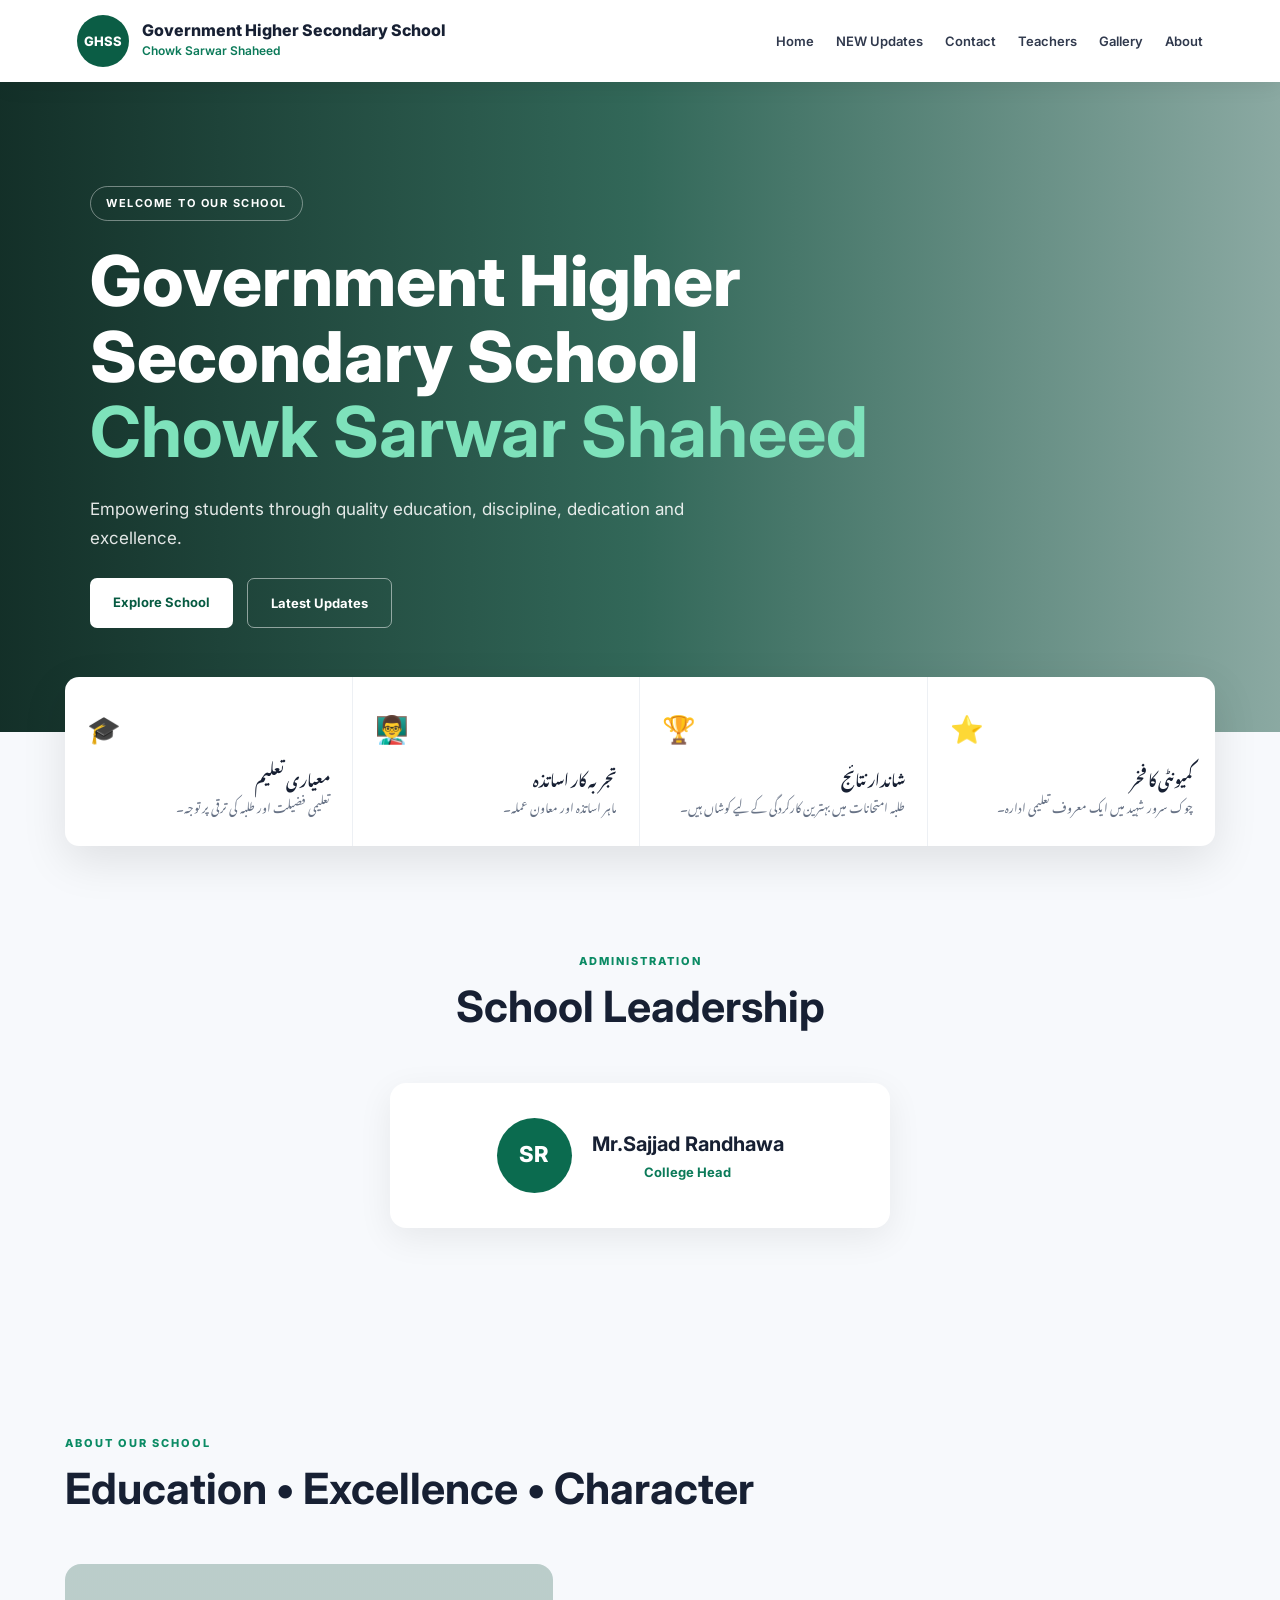
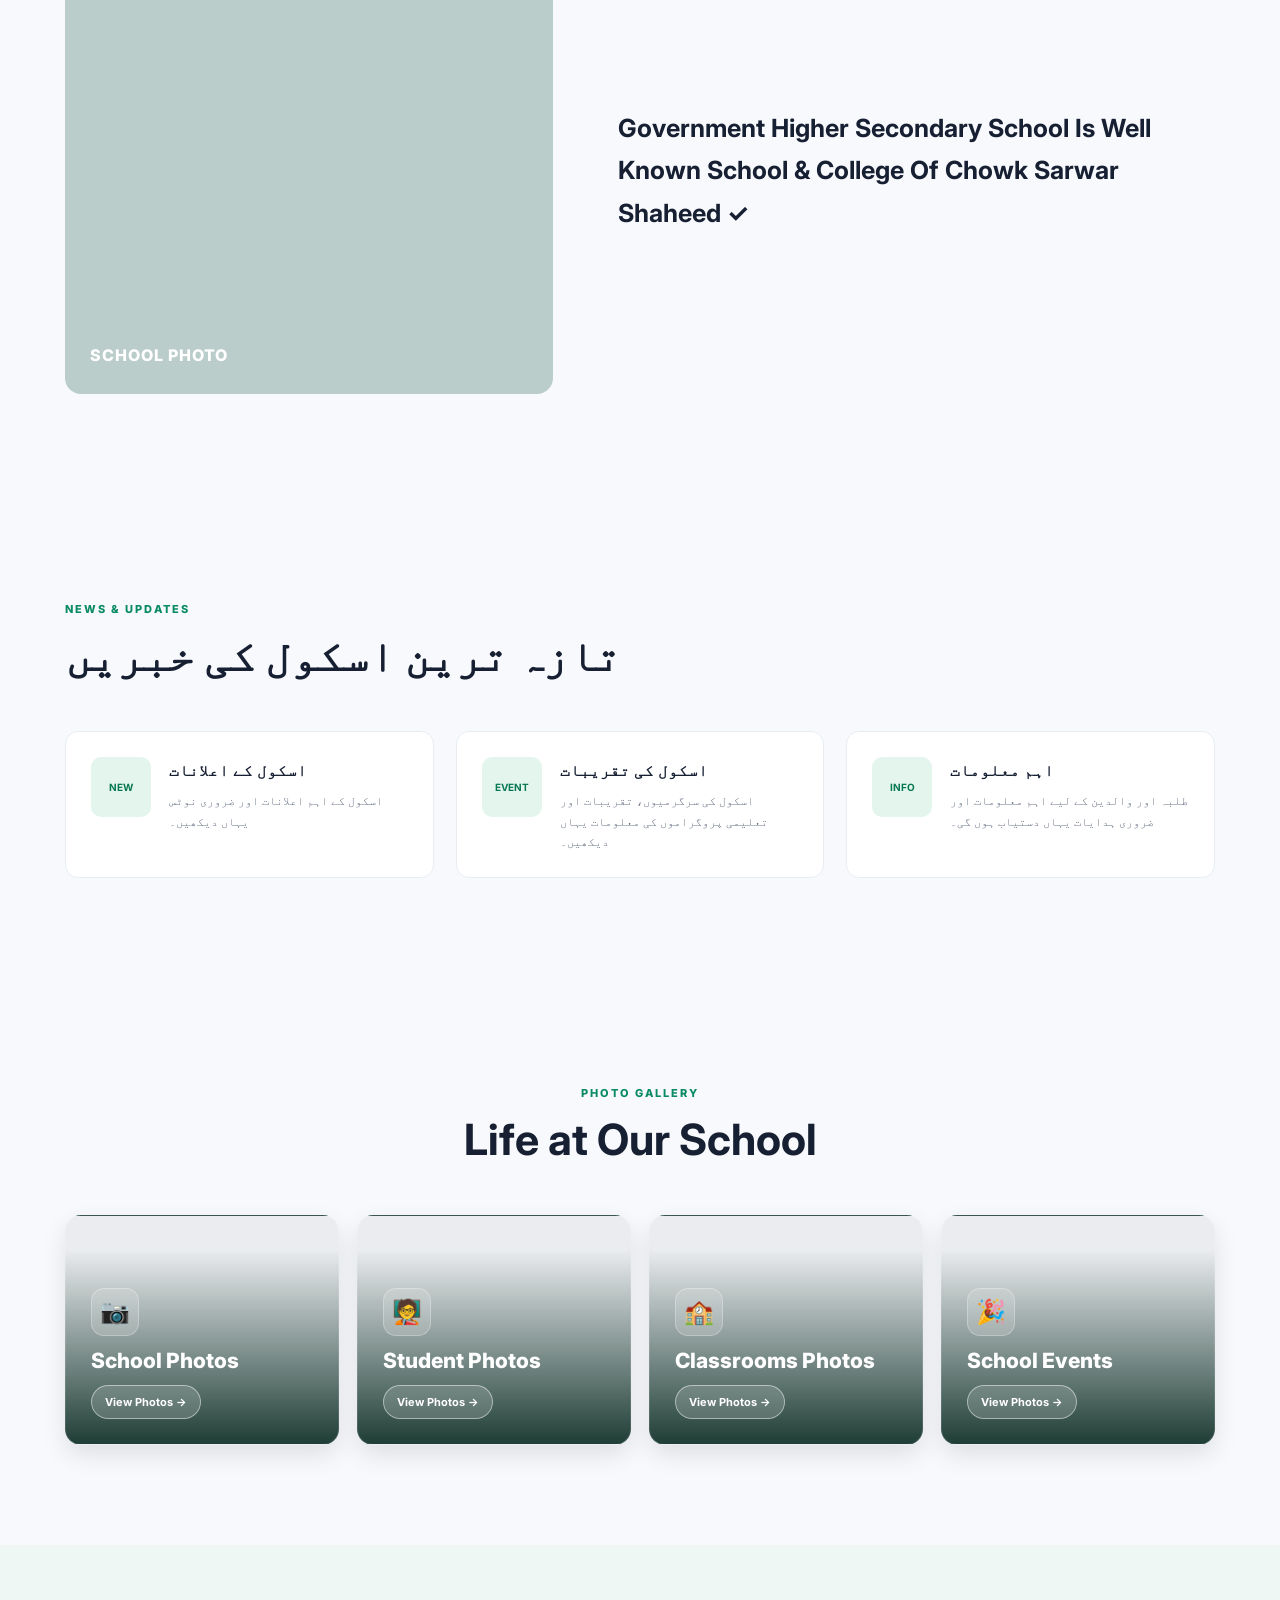
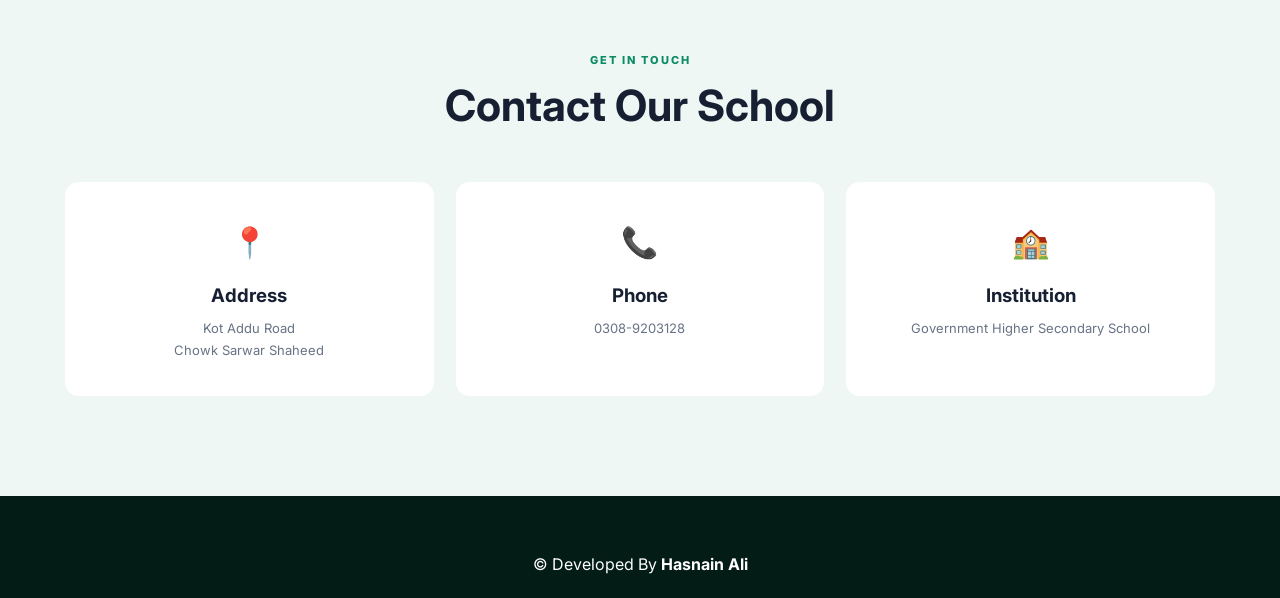
==== index.html @ 9e6ee191 "Update index.html" ====
<!DOCTYPE html>
<html lang="ur" translate="no" class="notranslate">
<head>
    <meta charset="UTF-8">
    <meta name="viewport" content="width=device-width, initial-scale=1.0">
    <meta name="google" content="notranslate">

    <title>Government Higher Secondary School Chowk Sarwar Shaheed</title>

    <link href="https://fonts.googleapis.com/css2?family=Noto+Nastaliq+Urdu:wght@400;600;700&display=swap" rel="stylesheet">
   
    <link rel="stylesheet" href="style.css">
</head>

<body>

    <!-- HEADER -->
    <header class="header">

        <div class="logo-area">
            <div class="school-logo">GHSS</div>

            <div>
                <h1>Government Higher Secondary School</h1>
                <p>Chowk Sarwar Shaheed</p>
            </div>
        </div>


<nav class="navbar">

    <a href="#home">Home</a>

    <a href="#updates" class="update-link">
        <span class="new-badge">NEW</span>
        Updates
    </a>

    <a href="#contact">Contact</a>

    <a href="#administration">Teachers</a>

    <a href="#gallery">Gallery</a>

    <a href="#about">About</a>

</nav>

    </header>


    <!-- HERO SECTION -->
    <section id="home" class="hero">

        <div class="hero-content">

            <span class="welcome">WELCOME TO OUR SCHOOL</span>

            <h2>
                Government Higher Secondary School
                <strong>Chowk Sarwar Shaheed</strong>
            </h2>

            <p>
                Empowering students through quality education,
                discipline, dedication and excellence.
            </p>

            <div class="hero-buttons">
                <a href="#about" class="btn primary">Explore School</a>
                <a href="#updates" class="btn secondary">Latest Updates</a>
            </div>

        </div>

    </section>


<!-- QUICK INFORMATION -->
<section class="quick-info">

    <div class="info-card">
        <span>🎓</span>
        <h3 style="font-family: 'Noto Nastaliq Urdu', serif; direction: rtl;">
            معیاری تعلیم
        </h3>
        <p style="font-family: 'Noto Nastaliq Urdu', serif; direction: rtl;">
            تعلیمی فضیلت اور طلبہ کی ترقی پر توجہ۔
        </p>
    </div>

    <div class="info-card">
        <span>👨‍🏫</span>
        <h3 style="font-family: 'Noto Nastaliq Urdu', serif; direction: rtl;">
            تجربہ کار اساتذہ
        </h3>
        <p style="font-family: 'Noto Nastaliq Urdu', serif; direction: rtl;">
            ماہر اساتذہ اور معاون عملہ۔
        </p>
    </div>

    <div class="info-card">
        <span>🏆</span>
        <h3 style="font-family: 'Noto Nastaliq Urdu', serif; direction: rtl;">
            شاندار نتائج
        </h3>
        <p style="font-family: 'Noto Nastaliq Urdu', serif; direction: rtl;">
            طلبہ امتحانات میں بہترین کارکردگی کے لیے کوشاں ہیں۔
        </p>
    </div>

    <div class="info-card">
        <span>⭐</span>
        <h3 style="font-family: 'Noto Nastaliq Urdu', serif; direction: rtl;">
            کمیونٹی کا فخر
        </h3>
        <p style="font-family: 'Noto Nastaliq Urdu', serif; direction: rtl;">
            چوک سرور شہید میں ایک معروف تعلیمی ادارہ۔
        </p>
    </div>

</section>


<!-- ADMINISTRATION -->  <section class="section administration">  

    <div class="section-heading">  
        <span>ADMINISTRATION</span>  
        <h2>School Leadership</h2>  
    </div>  

    <div class="leader-card">  

        <div class="leader-avatar">  
            SR  
        </div>  

        <div>  
            <h3>Mr.Sajjad Randhawa</h3>  
            <p>College Head</p>  
        </div>  

    </div>  

</section>

    
    <!-- ABOUT -->
<section id="about" class="section about">

    <div class="section-heading">
        <span>ABOUT OUR SCHOOL</span>
        <h2>Education • Excellence • Character</h2>
    </div>

    <div class="about-content">

        <div class="about-image">
    <div class="placeholder-image">
        SCHOOL PHOTO
    </div>
        </div>

        <div class="about-text">

            <h3>
                Government Higher Secondary School Is Well Known School & College Of Chowk Sarwar Shaheed ✓
            </h3>

        </div>

    </div>

</section>

<!-- UPDATES -->
<section id="updates" class="section updates">

    <div class="section-heading updates-heading">

        <!-- English label -->
        <span>NEWS & UPDATES</span>

        <!-- Urdu main heading -->
        <h2>تازہ ترین اسکول کی خبریں</h2>

    </div>


    <div class="news-grid">


        <!-- SCHOOL ANNOUNCEMENTS -->
        <a href="announcement.html" class="news-card">

            <div class="news-date">
                <strong>NEW</strong>
            </div>

            <div class="news-content">

                <h3>اسکول کے اعلانات</h3>

                <p>
                    اسکول کے اہم اعلانات اور ضروری نوٹس یہاں دیکھیں۔
                </p>

            </div>

        </a>


        <!-- SCHOOL EVENTS -->
        <a href="events.html" class="news-card">

            <div class="news-date">
                <strong>EVENT</strong>
            </div>

            <div class="news-content">

                <h3>اسکول کی تقریبات</h3>

                <p>
                    اسکول کی سرگرمیوں، تقریبات اور تعلیمی پروگراموں کی معلومات یہاں دیکھیں۔
                </p>

            </div>

        </a>


        <!-- IMPORTANT INFORMATION -->
        <a href="information.html" class="news-card">

            <div class="news-date">
                <strong>INFO</strong>
            </div>

            <div class="news-content">

                <h3>اہم معلومات</h3>

                <p>
                    طلبہ اور والدین کے لیے اہم معلومات اور ضروری ہدایات یہاں دستیاب ہوں گی۔
                </p>

            </div>

        </a>


    </div>

</section>

    <!-- GALLERY -->
    <section id="gallery" class="section gallery">

        <div class="section-heading">
            <span>PHOTO GALLERY</span>
            <h2>Life at Our School</h2>
        </div>

        <div class="gallery-grid">

    <a href="school-gallery.html" class="gallery-item">
        <div class="gallery-content">
            <span class="gallery-icon">📷</span>
            <h3>School Photos</h3>
            <span class="gallery-button">View Photos →</span>
        </div>
    </a>

    <a href="students-gallery.html" class="gallery-item">
        <div class="gallery-content">
            <span class="gallery-icon">🧑‍🏫</span>
            <h3>Student Photos</h3>
            <span class="gallery-button">View Photos →</span>
        </div>
    </a>

    <a href="classroom-gallery.html" class="gallery-item">
        <div class="gallery-content">
            <span class="gallery-icon">🏫</span>
            <h3>Classrooms Photos</h3>
            <span class="gallery-button">View Photos →</span>
        </div>
    </a>

    <a href="events-gallery.html" class="gallery-item">
        <div class="gallery-content">
            <span class="gallery-icon">🎉</span>
            <h3>School Events</h3>
            <span class="gallery-button">View Photos →</span>
        </div>
    </a>

</div>

    </section>



    <!-- CONTACT -->
    <section id="contact" class="section contact">

        <div class="section-heading">
            <span>GET IN TOUCH</span>
            <h2>Contact Our School</h2>
        </div>

        <div class="contact-grid">

            <div class="contact-box">
                <span>📍</span>
                <h3>Address</h3>
                <p>Kot Addu Road</p>
                <p>Chowk Sarwar Shaheed</p>
            </div>

            <div class="contact-box">
                <span>📞</span>
                <h3>Phone</h3>
                <p>0308-9203128</p>
            </div>

            <div class="contact-box">
                <span>🏫</span>
                <h3>Institution</h3>
                <p>Government Higher Secondary School</p>
            </div>

        </div>

    </section>


    <footer class="footer">

    <div class="footer-content">

        <div class="developer">
            © Developed By <strong>Hasnain Ali</strong>
        </div>

    </div>

</footer>


    <script src="script.js"></script>

</body>
                </html>
---- style.css ----
@import url('https://fonts.googleapis.com/css2?family=Inter:wght@400;500;600;700;800&display=swap');

/* =========================================
   RESET
========================================= */

* {
    margin: 0;
    padding: 0;
    box-sizing: border-box;
}

html {
    scroll-behavior: smooth;
}

body {
    font-family: 'Inter', sans-serif;
    background: #f7f9fc;
    color: #172033;
    line-height: 1.7;
}

a {
    text-decoration: none;
    color: inherit;
}


/* =========================================
   HEADER
========================================= */

.header {
    background: #ffffff;
    min-height: 82px;
    padding: 14px 6%;
    display: flex;
    align-items: center;
    justify-content: space-between;
    gap: 30px;
    position: sticky;
    top: 0;
    z-index: 1000;
    box-shadow: 0 4px 20px rgba(0,0,0,0.07);
}

.logo-area {
    display: flex;
    align-items: center;
    gap: 13px;
}

.school-logo {
    width: 52px;
    height: 52px;
    border-radius: 50%;
    background: #0b5d45;
    color: white;
    display: flex;
    align-items: center;
    justify-content: center;
    font-size: 13px;
    font-weight: 800;
}

.logo-area h1 {
    font-size: 16px;
    font-weight: 800;
    line-height: 1.3;
}

.logo-area p {
    font-size: 12px;
    color: #0b7a59;
    font-weight: 600;
}

.navbar {
    display: flex;
    align-items: center;
    gap: 22px;
}

.navbar a {
    font-size: 13px;
    font-weight: 600;
    color: #30394d;
    transition: 0.3s;
}

.navbar a:hover {
    color: #0b7a59;
}


/* =========================================
   HERO
========================================= */

.hero {
    min-height: 650px;
    display: flex;
    align-items: center;
    position: relative;
    overflow: hidden;

    background:
        linear-gradient(
            90deg,
            rgba(5,35,27,0.94),
            rgba(7,72,53,0.82),
            rgba(7,72,53,0.45)
        ),
        url('https://images.unsplash.com/photo-1564981797816-1043664bf78d?auto=format&fit=crop&w=1800&q=85');

    background-size: cover;
    background-position: center;
}

.hero-content {
    width: 90%;
    max-width: 1100px;
    margin: auto;
    color: white;
}

.welcome {
    display: inline-block;
    padding: 7px 15px;
    border: 1px solid rgba(255,255,255,0.4);
    border-radius: 50px;
    font-size: 11px;
    font-weight: 700;
    letter-spacing: 1.5px;
    margin-bottom: 22px;
}

.hero h2 {
    max-width: 850px;
    font-size: clamp(38px, 6vw, 70px);
    line-height: 1.08;
    font-weight: 800;
}

.hero h2 strong {
    display: block;
    color: #7ee2bb;
}

.hero p {
    max-width: 650px;
    margin: 25px 0;
    font-size: 17px;
    color: rgba(255,255,255,0.88);
}

.hero-buttons {
    display: flex;
    gap: 14px;
    flex-wrap: wrap;
}

.btn {
    padding: 13px 23px;
    border-radius: 7px;
    font-size: 13px;
    font-weight: 700;
    transition: 0.3s;
}

.btn.primary {
    background: #ffffff;
    color: #075b42;
}

.btn.secondary {
    border: 1px solid rgba(255,255,255,0.5);
    color: white;
}

.btn:hover {
    transform: translateY(-3px);
}


/* =========================================
   QUICK INFO
========================================= */

.quick-info {
    width: 90%;
    max-width: 1150px;
    margin: -55px auto 0;
    position: relative;
    z-index: 5;

    display: grid;
    grid-template-columns: repeat(4, 1fr);

    background: white;
    border-radius: 14px;
    box-shadow: 0 15px 45px rgba(0,0,0,0.10);
    overflow: hidden;
}

.info-card {
    padding: 30px 22px;
    border-right: 1px solid #edf0f4;
}

.info-card:last-child {
    border-right: none;
}

.info-card span {
    font-size: 27px;
}

.info-card h3 {
    margin-top: 12px;
    font-size: 15px;
}

.info-card p {
    margin-top: 5px;
    font-size: 12px;
    color: #687386;
}


/* =========================================
   GENERAL SECTION
========================================= */

.section {
    width: 90%;
    max-width: 1150px;
    margin: auto;
    padding: 100px 0;
}

.section-heading {
    margin-bottom: 50px;
}

.section-heading span {
    color: #0b8b64;
    font-size: 11px;
    font-weight: 800;
    letter-spacing: 2px;
}

.section-heading h2 {
    margin-top: 8px;
    font-size: clamp(28px, 4vw, 43px);
    line-height: 1.2;
}


/* =========================================
   ABOUT
========================================= */

.about-content {
    display: grid;
    grid-template-columns: 0.9fr 1.1fr;
    gap: 65px;
    align-items: center;
}

.about-image {
    min-height: 430px;
}

.placeholder-image {
    height: 100%;
    min-height: 430px;
    border-radius: 16px;

    background:
        linear-gradient(rgba(7,72,53,0.25), rgba(7,72,53,0.25)),
        url('https://images.unsplash.com/photo-1580582932707-520aed937b7b?auto=format&fit=crop&w=1000&q=80');

    background-size: cover;
    background-position: center;

    display: flex;
    align-items: flex-end;
    padding: 25px;
    color: white;
    font-weight: 800;
    letter-spacing: 1px;
}

.about-text h3 {
    font-size: 25px;
    margin-bottom: 18px;
}

.about-text p {
    color: #697386;
    font-size: 14px;
    margin-bottom: 13px;
}


/* =========================================
   ACADEMICS
========================================= */

.academics {
    max-width: none;
    width: 100%;
    padding-left: 5%;
    padding-right: 5%;
    background: #eef7f3;
}

.cards {
    max-width: 1150px;
    margin: auto;
    display: grid;
    grid-template-columns: repeat(3, 1fr);
    gap: 22px;
}

.card {
    background: white;
    padding: 35px;
    border-radius: 14px;
    transition: 0.3s;
    border: 1px solid #e8eee9;
}

.card:hover {
    transform: translateY(-7px);
    box-shadow: 0 15px 35px rgba(0,0,0,0.08);
}

.card-icon {
    font-size: 32px;
    margin-bottom: 17px;
}

.card h3 {
    font-size: 17px;
    margin-bottom: 10px;
}

.card p {
    color: #697386;
    font-size: 13px;
}


/* =========================================
   NEWS
========================================= */

.news-grid {
    display: grid;
    grid-template-columns: repeat(3, 1fr);
    gap: 22px;
}

.news-card {
    background: white;
    border-radius: 13px;
    padding: 25px;
    display: flex;
    gap: 18px;
    border: 1px solid #e9edf2;
    transition: 0.3s;
}

.news-card:hover {
    transform: translateY(-5px);
    box-shadow: 0 15px 30px rgba(0,0,0,0.07);
}

.news-date {
    min-width: 60px;
    height: 60px;
    border-radius: 10px;
    background: #e4f5ee;
    color: #087953;
    display: flex;
    align-items: center;
    justify-content: center;
    text-align: center;
    font-size: 10px;
    font-weight: 800;
}

.news-card h3 {
    font-size: 16px;
    margin-bottom: 7px;
}

.news-card p {
    font-size: 12px;
    color: #697386;
}


/* =========================================
   ACHIEVEMENTS
========================================= */

.achievements {
    max-width: none;
    width: 100%;
    padding-left: 5%;
    padding-right: 5%;
    background: #082f25;
    color: white;
}

.achievement-grid {
    max-width: 1150px;
    margin: auto;
    display: grid;
    grid-template-columns: repeat(3, 1fr);
    gap: 25px;
}

.achievement {
    padding: 30px;
    border: 1px solid rgba(255,255,255,0.15);
    border-radius: 14px;
}

.achievement strong {
    font-size: 35px;
    color: #72d6b1;
}

.achievement h3 {
    margin: 10px 0;
}

.achievement p {
    color: rgba(255,255,255,0.65);
    font-size: 13px;
}


/* =========================================
   GALLERY
========================================= */

.gallery {
    text-align: center;
}

.gallery-grid {
    display: grid;
    grid-template-columns: repeat(4, 1fr);
    gap: 18px;
}

.gallery-item {
    position: relative;
    height: 230px;
    border-radius: 16px;
    overflow: hidden;

    background:
        linear-gradient(
            180deg,
            rgba(0,0,0,0.05) 15%,
            rgba(0,35,25,0.88) 100%
        ),
        url('https://images.unsplash.com/photo-1509062522246-3755977927d7?auto=format&fit=crop&w=800&q=80');

    background-size: cover;
    background-position: center;

    display: flex;
    align-items: flex-end;
    color: white;

    border: 1px solid rgba(255,255,255,0.12);

    box-shadow:
        0 10px 25px rgba(0,0,0,0.10);

    transition:
        transform 0.35s ease,
        box-shadow 0.35s ease;
}

.gallery-content {
    width: 100%;
    padding: 25px;
    text-align: left;
    position: relative;
    z-index: 2;
}

.gallery-icon {
    width: 48px;
    height: 48px;

    display: flex;
    align-items: center;
    justify-content: center;

    margin-bottom: 12px;
    border-radius: 13px;

    background: rgba(255,255,255,0.16);
    border: 1px solid rgba(255,255,255,0.28);

    backdrop-filter: blur(7px);
    font-size: 24px;
}

.gallery-content h3 {
    margin: 0 0 11px;
    font-size: 21px;
    font-weight: 800;
    line-height: 1.2;
    color: #ffffff;
}

.gallery-button {
    display: inline-block;

    padding: 7px 13px;

    background: rgba(255,255,255,0.17);
    border: 1px solid rgba(255,255,255,0.48);

    border-radius: 20px;
    color: white;

    font-size: 11px;
    font-weight: 700;

    backdrop-filter: blur(6px);

    transition:
        background 0.3s ease,
        color 0.3s ease,
        transform 0.3s ease;
}

.gallery-item:hover {
    transform: translateY(-7px);

    box-shadow:
        0 18px 40px rgba(0,0,0,0.18);
}

.gallery-item:hover .gallery-button {
    background: #ffffff;
    color: #075c45;
    transform: translateX(3px);
}


/* =========================================
   ADMINISTRATION
========================================= */

.administration {
    text-align: center;
}

.leader-card {
    max-width: 500px;
    margin: auto;
    padding: 35px;
    background: white;
    border-radius: 16px;
    box-shadow: 0 10px 35px rgba(0,0,0,0.07);

    display: flex;
    align-items: center;
    justify-content: center;
    gap: 20px;
}

.leader-avatar {
    width: 75px;
    height: 75px;
    border-radius: 50%;
    background: #0b6b4f;
    color: white;

    display: flex;
    align-items: center;
    justify-content: center;

    font-size: 22px;
    font-weight: 800;
}

.leader-card h3 {
    font-size: 20px;
}

.leader-card p {
    color: #0b7a59;
    font-size: 13px;
    font-weight: 700;
}


/* =========================================
   CONTACT
========================================= */

.contact {
    max-width: none;
    width: 100%;
    padding-left: 5%;
    padding-right: 5%;
    background: #eef7f3;
    text-align: center;
}

.contact-grid {
    max-width: 1150px;
    margin: auto;
    display: grid;
    grid-template-columns: repeat(3, 1fr);
    gap: 22px;
}

.contact-box {
    background: white;
    padding: 35px 20px;
    border-radius: 14px;
}

.contact-box span {
    font-size: 30px;
}

.contact-box h3 {
    margin: 12px 0 5px;
}

.contact-box p {
    color: #687386;
    font-size: 13px;
}


/* =========================================
   FOOTER
========================================= */

.footer {
    background: #041c16;
    color: white;
    padding: 55px 5% 20px;
}

.footer-content {
    max-width: 1150px;
    margin: auto;

    display: flex;
    justify-content: space-between;
    gap: 30px;
}

.footer h3 {
    margin-bottom: 8px;
}

.footer p {
    color: rgba(255,255,255,0.6);
    font-size: 12px;
}

.copyright {
    max-width: 1150px;
    margin: 40px auto 0;
    padding-top: 20px;
    border-top: 1px solid rgba(255,255,255,0.1);
    color: rgba(255,255,255,0.45);
    font-size: 11px;
    text-align: center;
}

.developer {
    width: 100%;
    text-align: center;
}


/* =========================================
   PREMIUM SCHOOL FEATURES
========================================= */

.school-features {
    width: 100%;
    padding: 85px 5% 95px;

    background:
        radial-gradient(
            circle at 50% 0%,
            rgba(11, 139, 100, 0.12),
            transparent 45%
        ),
        #f7f9fc;

    position: relative;
    overflow: hidden;
}

.features-heading {
    text-align: center;
    max-width: 850px;
    margin: 0 auto 45px;

    animation: featureHeading 0.9s ease both;
}

.features-heading span {
    color: #0b8b64;
    font-size: 11px;
    font-weight: 800;
    letter-spacing: 3px;
}

.features-heading h2 {
    margin-top: 10px;
    color: #172033;

    font-size: clamp(26px, 4vw, 42px);
    line-height: 1.2;
    font-weight: 800;
}

.features-heading h2 strong {
    display: block;
    color: #0b7053;
}

.features-heading p {
    margin-top: 13px;
    color: #748092;
    font-size: 14px;
    font-weight: 600;
}


/* FOUR CARDS */

.school-features .quick-info {
    width: 100%;
    max-width: 1150px;

    margin: 0 auto;

    display: grid;
    grid-template-columns: repeat(4, 1fr);

    background: transparent;
    border-radius: 0;
    box-shadow: none;
    overflow: visible;

    gap: 18px;
}


/* FEATURE CARD */

.school-features .info-card {
    position: relative;

    min-height: 315px;
    padding: 30px 24px;

    border: 1px solid rgba(11, 93, 69, 0.10);
    border-radius: 20px;

    background:
        linear-gradient(
            145deg,
            #ffffff 0%,
            #f8fcfa 100%
        );

    box-shadow:
        0 10px 30px rgba(19, 42, 35, 0.07);

    overflow: hidden;

    transition:
        transform 0.45s cubic-bezier(.2,.8,.2,1),
        box-shadow 0.45s ease,
        border-color 0.45s ease;

    animation: featureCardIn 0.8s ease both;
}


/* STAGGER */

.school-features .info-card:nth-child(1) {
    animation-delay: .10s;
}

.school-features .info-card:nth-child(2) {
    animation-delay: .20s;
}

.school-features .info-card:nth-child(3) {
    animation-delay: .30s;
}

.school-features .info-card:nth-child(4) {
    animation-delay: .40s;
}


/* TOP GREEN LIGHT */

.school-features .info-card::before {
    content: "";

    position: absolute;
    top: 0;
    left: 0;

    width: 100%;
    height: 4px;

    background: linear-gradient(
        90deg,
        #075c45,
        #24b887,
        #075c45
    );

    transform: scaleX(0);
    transform-origin: left;

    transition: transform .45s ease;
}


/* SHINE */

.school-features .info-card::after {
    content: "";

    position: absolute;

    top: -80%;
    left: -100%;

    width: 60%;
    height: 260%;

    background: linear-gradient(
        90deg,
        transparent,
        rgba(255,255,255,.75),
        transparent
    );

    transform: rotate(20deg);

    transition: left .8s ease;

    pointer-events: none;
}


/* HOVER */

.school-features .info-card:hover {
    transform: translateY(-12px);

    border-color: rgba(11, 139, 100, .28);

    box-shadow:
        0 20px 45px rgba(19, 42, 35, .13),
        0 0 0 1px rgba(11, 139, 100, .05);
}

.school-features .info-card:hover::before {
    transform: scaleX(1);
}

.school-features .info-card:hover::after {
    left: 140%;
}


/* ICON */

.school-features .info-icon {
    width: 62px;
    height: 62px;

    display: flex;
    align-items: center;
    justify-content: center;

    border-radius: 17px;

    background: linear-gradient(
        145deg,
        #e3f7ef,
        #ffffff
    );

    font-size: 31px;

    box-shadow:
        0 7px 20px rgba(11, 139, 100, .10);

    margin-bottom: 25px;

    transition:
        transform .45s ease,
        box-shadow .45s ease;
}

.school-features .info-card:hover .info-icon {
    transform:
        translateY(-5px)
        rotate(-4deg)
        scale(1.08);

    box-shadow:
        0 12px 25px rgba(11, 139, 100, .18);
}


/* NUMBER */

.school-features .info-number {
    position: absolute;

    top: 25px;
    right: 23px;

    color: #dcece6;

    font-size: 34px;
    font-weight: 800;

    line-height: 1;

    transition: color .4s ease;
}

.school-features .info-card:hover .info-number {
    color: #c5e4d9;
}


/* TITLE */

.school-features .info-card h3 {
    position: relative;

    margin: 0 0 10px;

    color: #172033;

    font-size: 18px;
    font-weight: 800;

    transition: color .3s ease;
}

.school-features .info-card:hover h3 {
    color: #087654;
}


/* DESCRIPTION */

.school-features .info-card p {
    position: relative;

    margin: 0;

    color: #697386;

    font-size: 13px;

    line-height: 1.75;
}


/* GREEN LINE */

.card-line {
    width: 35px;
    height: 3px;

    margin-top: 22px;

    border-radius: 20px;

    background: #0b8b64;

    transition:
        width .45s ease,
        box-shadow .45s ease;
}

.school-features .info-card:hover .card-line {
    width: 70px;

    box-shadow:
        0 0 12px rgba(11, 139, 100, .35);
}


/* =========================================
   ANIMATIONS
========================================= */

@keyframes featureCardIn {

    from {
        opacity: 0;
        transform: translateY(35px);
    }

    to {
        opacity: 1;
        transform: translateY(0);
    }

}

@keyframes featureHeading {

    from {
        opacity: 0;
        transform: translateY(-20px);
    }

    to {
        opacity: 1;
        transform: translateY(0);
    }

}


/* =========================================
   TABLET
========================================= */

@media (max-width: 900px) {

    .header {
        flex-direction: column;
        align-items: flex-start;
        gap: 8px;
    }

    .navbar {
        width: 100%;
        overflow-x: auto;
        padding-bottom: 5px;
        gap: 18px;
    }

    .navbar a {
        white-space: nowrap;
    }

    .quick-info {
        grid-template-columns: repeat(2, 1fr);
    }

    .info-card:nth-child(2) {
        border-right: none;
    }

    .about-content {
        grid-template-columns: 1fr;
        gap: 35px;
    }

    .cards,
    .news-grid,
    .achievement-grid,
    .contact-grid {
        grid-template-columns: 1fr;
    }

    .gallery-grid {
        grid-template-columns: repeat(2, 1fr);
        gap: 18px;
    }

    .footer-content {
        flex-direction: column;
        gap: 25px;
    }

    .school-features .quick-info {
        grid-template-columns: repeat(2, 1fr);
        gap: 18px;
    }

}


/* =========================================
   MOBILE - FINAL FIX
========================================= */

@media (max-width: 550px) {

    /* =====================================
       HEADER
    ===================================== */

    .header {
        padding: 12px 5% 5px;
        gap: 5px;
    }

    .logo-area {
        gap: 10px;
    }

    .logo-area h1 {
        font-size: 13px;
    }

    .logo-area p {
        font-size: 11px;
    }


    /* =====================================
       NAVBAR
    ===================================== */

    .navbar {
        width: 100%;
        height: 48px;
        padding: 0;
        gap: 14px;
        align-items: center;

        overflow-x: auto;
        white-space: nowrap;

        scrollbar-width: none;
    }

    .navbar::-webkit-scrollbar {
        display: none;
    }

    .navbar a {
        flex-shrink: 0;
        font-size: 15px;
        font-weight: 700;
    }


    /* =====================================
       UPDATES BUTTON
    ===================================== */

    .navbar .update-link {
        position: relative;

        display: inline-flex;
        align-items: center;

        background: #071a17;
        color: #ffffff;

        padding: 7px 13px;

        border-radius: 18px;

        box-shadow:
            0 3px 10px rgba(0,0,0,0.22);
    }


    /* =====================================
       NEW BADGE
    ===================================== */

    .new-badge {
        position: absolute;

        top: -7px;
        right: -4px;

        background: #f59e0b;
        color: #ffffff;

        font-size: 7px;
        font-weight: 800;

        padding: 3px 5px;

        border-radius: 10px;

        letter-spacing: 0.4px;
    }


    /* =====================================
       UPDATES SHINE
    ===================================== */

    .navbar .update-link::after {
        content: "";

        position: absolute;
        top: 0;
        left: -100%;

        width: 35%;
        height: 100%;

        background: linear-gradient(
            90deg,
            transparent,
            rgba(255,255,255,0.25),
            transparent
        );

        transform: skewX(-20deg);

        pointer-events: none;
    }


    /* =====================================
       ALL SECTIONS
    ===================================== */

    .section {
        width: 90%;
        padding-top: 45px !important;
        padding-bottom: 45px !important;

        margin-left: auto;
        margin-right: auto;

        scroll-margin-top: 125px;
    }


    /* =====================================
       HERO
    ===================================== */

    .hero {
        min-height: 560px;
    }

    .hero-content {
        width: 90%;
    }

    .hero h2 {
        font-size: 38px;
        line-height: 1.12;
    }

    .hero p {
        font-size: 14px;
        margin: 20px 0;
    }

    .hero-buttons {
        gap: 10px;
    }

    .btn {
        padding: 11px 18px;
        font-size: 12px;
    }


    /* =====================================
       QUICK INFO
    ===================================== */

    .quick-info {
        width: 90%;
        margin: -35px auto 0;

        grid-template-columns: 1fr 1fr;

        border-radius: 12px;
    }

    .info-card {
        padding: 22px 15px;
    }

    .info-card:nth-child(2) {
        border-right: none;
    }

    .info-card:nth-child(3),
    .info-card:nth-child(4) {
        border-top: 1px solid #edf0f4;
    }

    .info-card span {
        font-size: 23px;
    }

    .info-card h3 {
        font-size: 13px;
        margin-top: 8px;
    }

    .info-card p {
        font-size: 11px;
    }


    /* =====================================
       SECTION HEADINGS
    ===================================== */

    .section-heading {
        margin-bottom: 30px;
    }

    .section-heading h2 {
        font-size: 30px;
        line-height: 1.25;
    }


    /* =====================================
       ADMINISTRATION
       GAP FIX
    ===================================== */

    .administration {
        padding-top: 35px !important;
        padding-bottom: 0 !important;

        margin-top: 0 !important;
        margin-bottom: 0 !important;
    }

    .administration .section-heading {
        margin-bottom: 25px !important;
    }

    .administration .leader-card {
        margin-bottom: 0 !important;
    }

    .leader-card {
        width: 100%;

        padding: 25px 15px !important;

        gap: 15px !important;

        margin-top: 0 !important;
        margin-bottom: 0 !important;
    }

    .leader-avatar {
        width: 65px !important;
        height: 65px !important;
        min-width: 65px !important;

        font-size: 20px !important;
    }

    .leader-card h3 {
        font-size: 18px !important;
        line-height: 1.3;
    }

    .leader-card p {
        font-size: 12px !important;
    }


    /* =====================================
       ABOUT
       GAP FIX
    ===================================== */

    .about {
        padding-top: 35px !important;
        padding-bottom: 45px !important;

        margin-top: 0 !important;
        margin-bottom: 0 !important;
    }

    .about .section-heading {
        margin-top: 0 !important;
        margin-bottom: 30px !important;
    }

    .about-content {
        grid-template-columns: 1fr !important;
        gap: 25px !important;
    }

    .about-image {
        min-height: 300px !important;
    }

    .placeholder-image {
        height: 300px !important;
        min-height: 300px !important;
    }

    .about-text h3 {
        font-size: 20px !important;
        line-height: 1.5 !important;
    }

    .about-text p {
        font-size: 13px;
    }


    /* =====================================
       ACADEMICS
    ===================================== */

    .academics {
        padding-left: 5%;
        padding-right: 5%;
    }

    .cards {
        grid-template-columns: 1fr !important;
        gap: 15px !important;
    }

    .card {
        padding: 25px;
    }


    /* =====================================
       NEWS
    ===================================== */

    .news-grid {
        grid-template-columns: 1fr !important;
        gap: 15px !important;
    }

    .news-card {
        padding: 20px;
        gap: 14px;
    }


    /* =====================================
       ACHIEVEMENTS
    ===================================== */

    .achievement-grid {
        grid-template-columns: 1fr !important;
        gap: 15px !important;
    }

    .achievement {
        padding: 25px;
    }


    /* =====================================
       GALLERY
    ===================================== */

    .gallery-grid {
        grid-template-columns: repeat(2, 1fr) !important;
        gap: 12px !important;
    }

    .gallery-item {
        height: 190px !important;
    }

    .gallery-content {
        padding: 16px !important;
    }

    .gallery-icon {
        width: 40px !important;
        height: 40px !important;
        font-size: 20px !important;
        margin-bottom: 8px !important;
    }

    .gallery-content h3 {
        font-size: 16px !important;
        margin-bottom: 8px !important;
    }

    .gallery-button {
        padding: 6px 10px !important;
        font-size: 10px !important;
    }


    /* =====================================
       CONTACT
    ===================================== */

    .contact {
        padding-left: 5%;
        padding-right: 5%;
    }

    .contact-grid {
        grid-template-columns: 1fr !important;
        gap: 15px !important;
    }

    .contact-box {
        padding: 28px 18px;
    }


    /* =====================================
       SCHOOL FEATURES
    ===================================== */

    .school-features {
        padding: 55px 5% 60px;
    }

    .features-heading {
        margin-bottom: 30px;
    }

    .features-heading h2 {
        font-size: 30px;
    }

    .features-heading p {
        font-size: 13px;
    }

    .school-features .quick-info {
        width: 100%;

        grid-template-columns: 1fr !important;

        gap: 15px !important;
    }

    .school-features .info-card {
        min-height: auto;
        padding: 25px 20px;
    }


    /* =====================================
       FOOTER
    ===================================== */

    .footer {
        padding: 45px 5% 20px;
    }

    .footer-content {
        gap: 22px;
    }

    .copyright {
        margin-top: 30px;
    }

       }
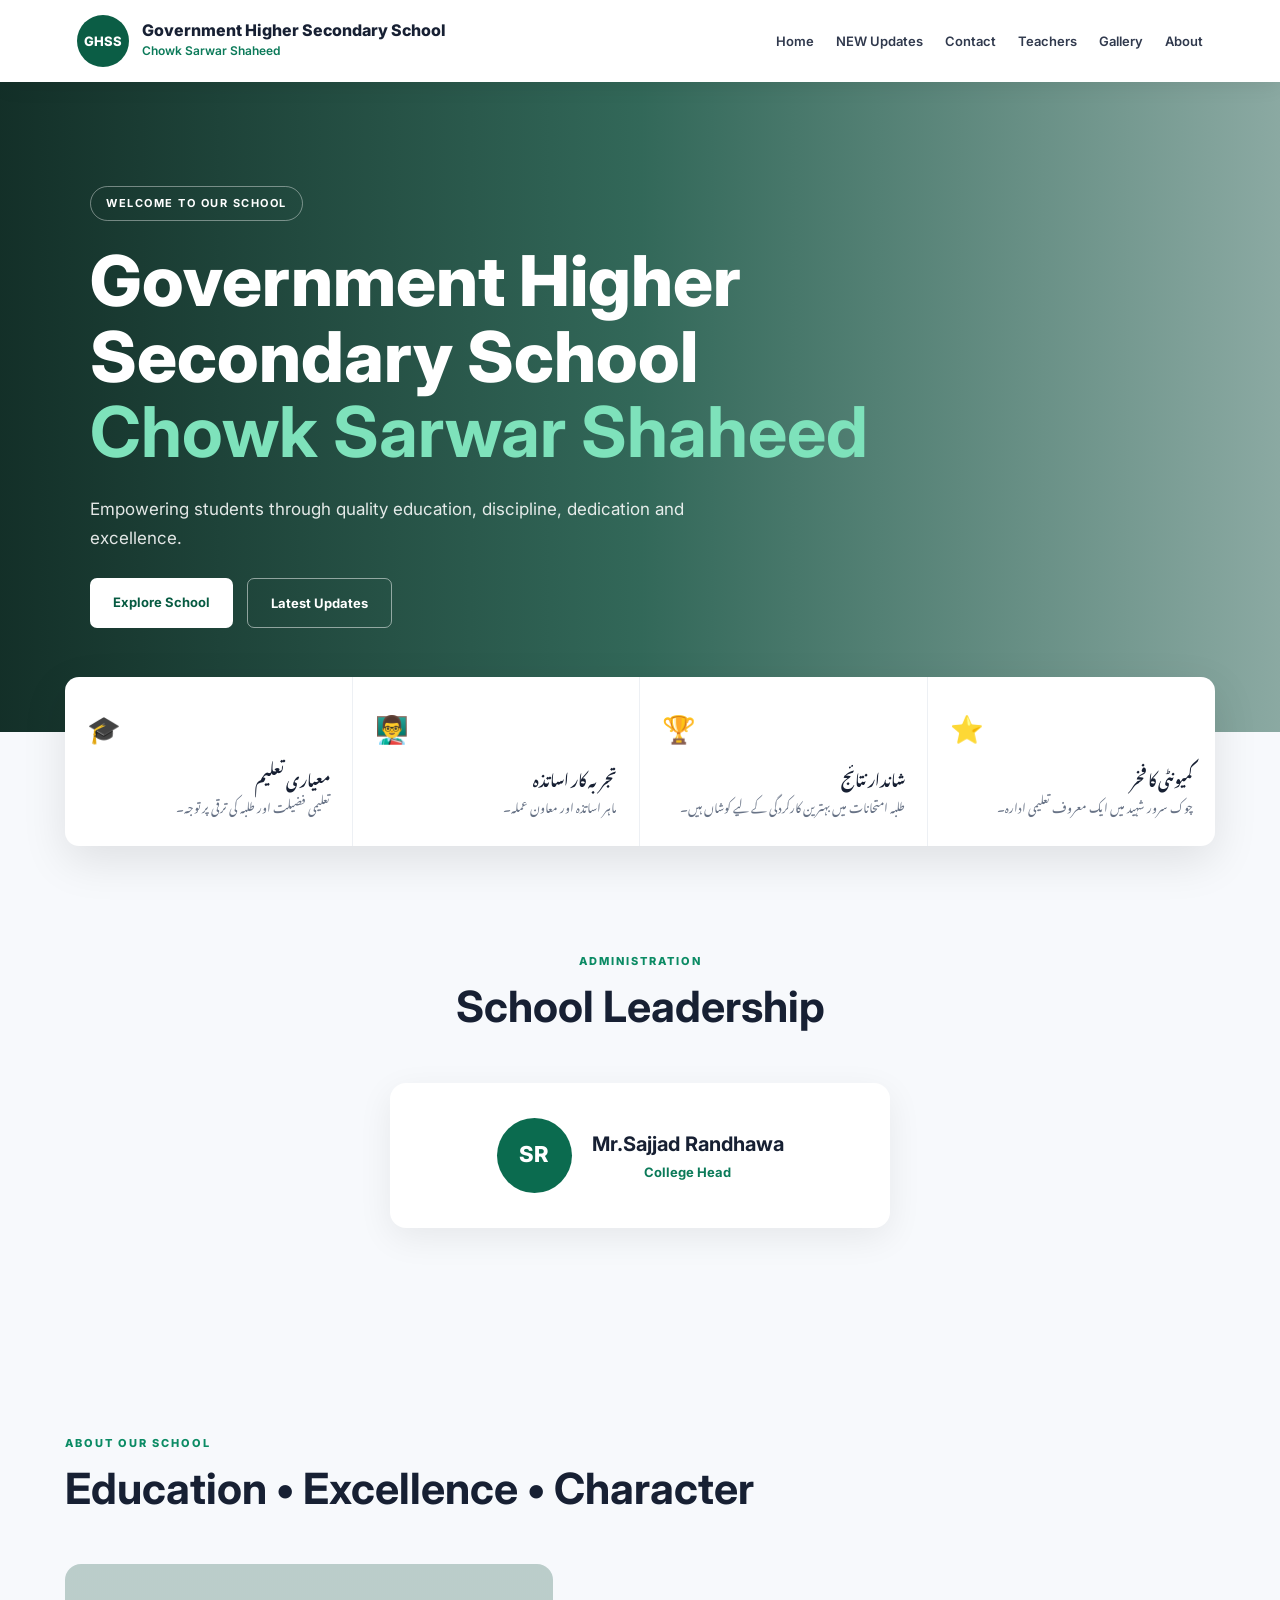
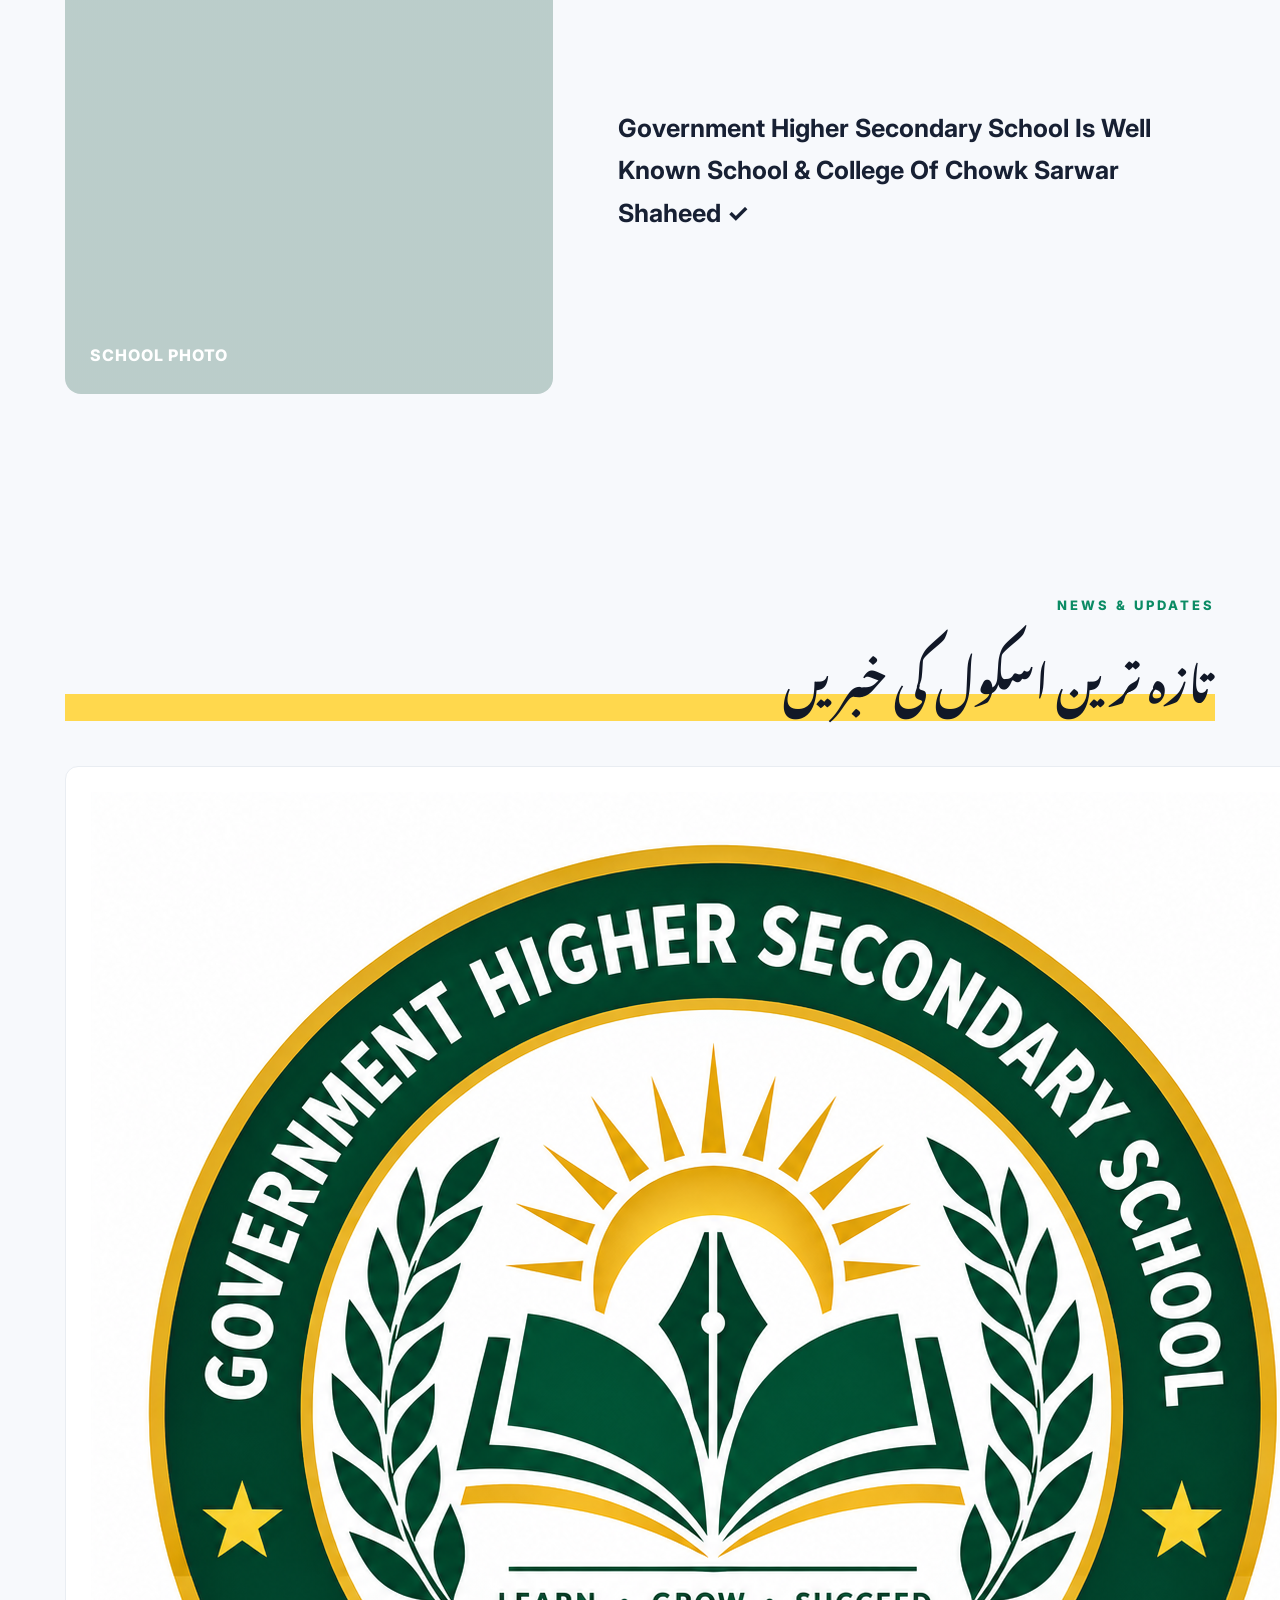
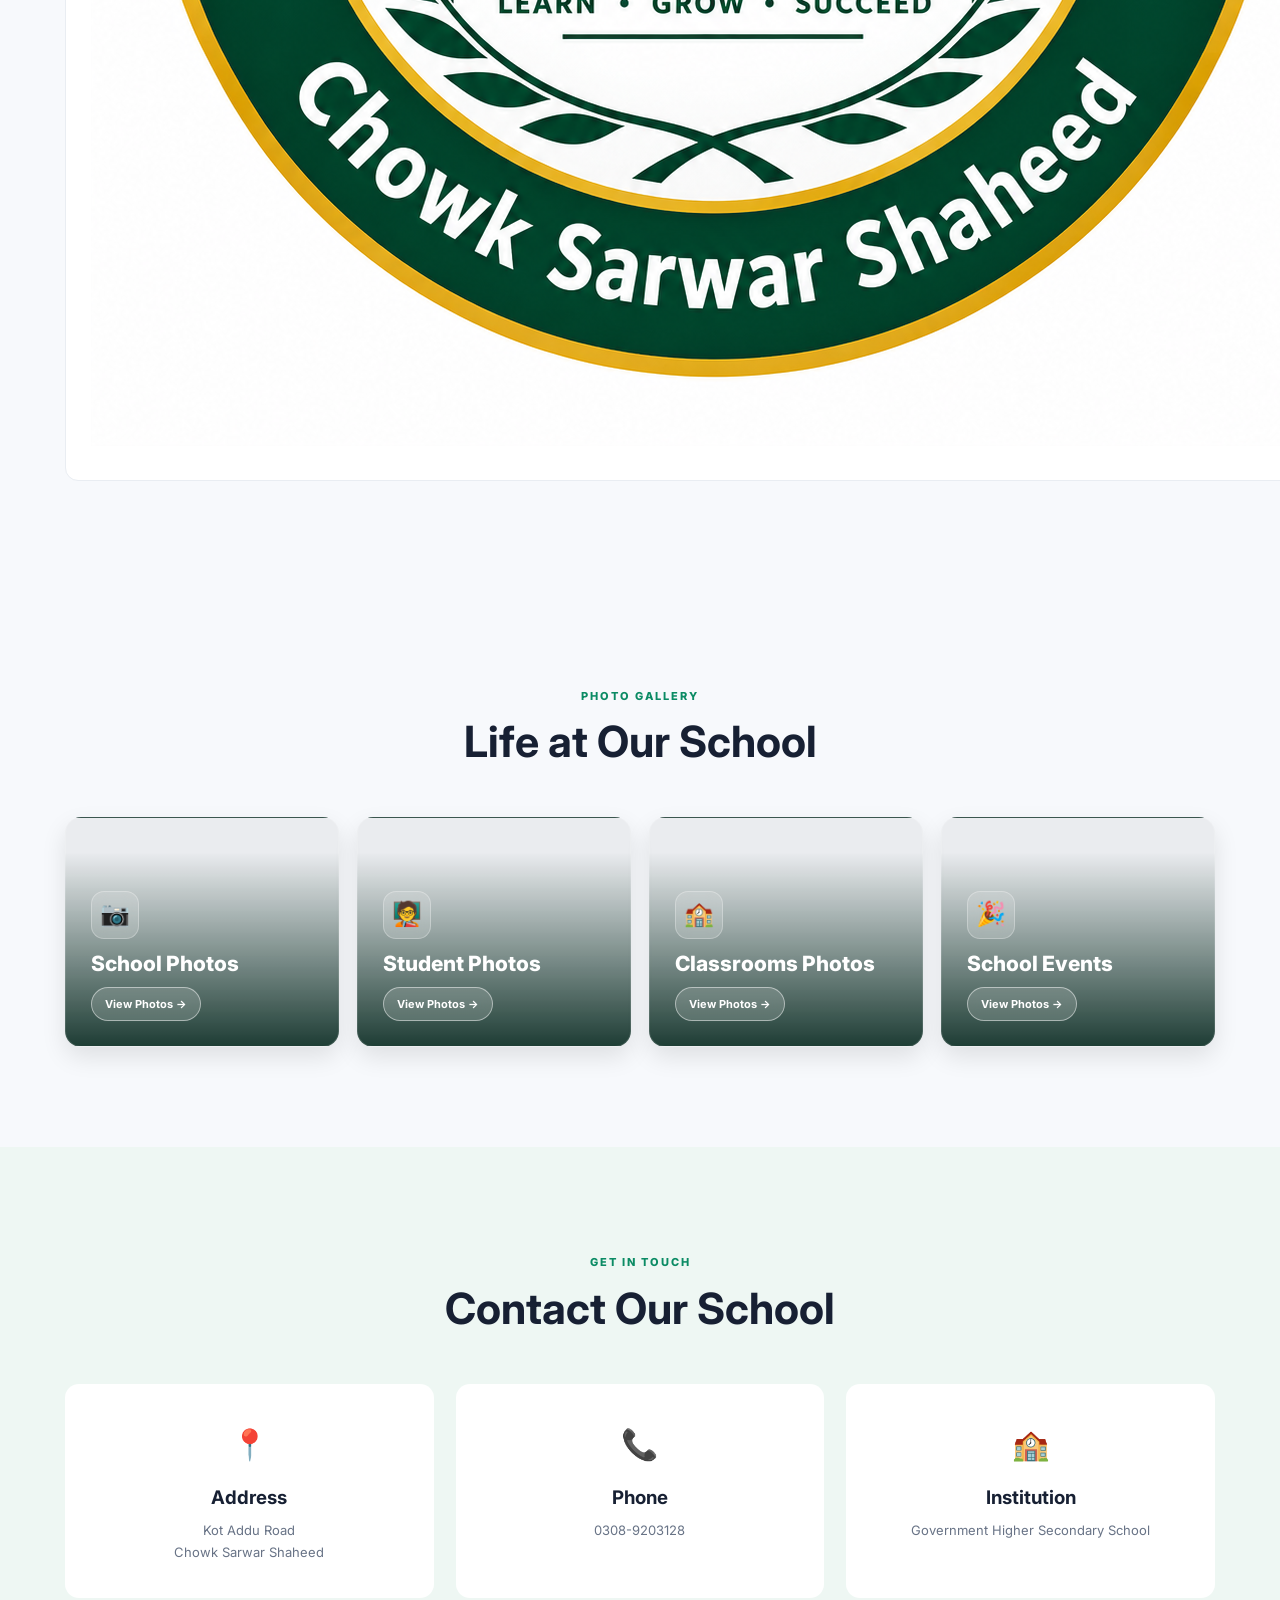
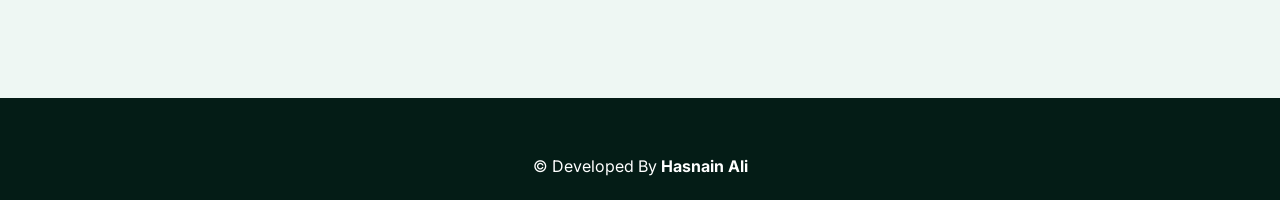
==== commit e9a19f58: "Update index.html" ====
--- a/index.html
+++ b/index.html
@@ -193,8 +193,9 @@
         <!-- SCHOOL ANNOUNCEMENTS -->
         <a href="announcement.html" class="news-card">
 
-            <div class="news-date">
-                <strong>NEW</strong>
+            <div class="school-logo-box">
+    <img src="file_00000000b18c81f58c33d98d39f1a8d5.png"
+         alt="Government Higher Secondary School Logo">
             </div>
 
             <div class="news-content">
@@ -213,8 +214,9 @@
         <!-- SCHOOL EVENTS -->
         <a href="events.html" class="news-card">
 
-            <div class="news-date">
-                <strong>EVENT</strong>
+            <div class="school-logo-box">
+    <img src="file_00000000b18c81f58c33d98d39f1a8d5.png"
+         alt="Government Higher Secondary School Logo">
             </div>
 
             <div class="news-content">
@@ -233,10 +235,10 @@
         <!-- IMPORTANT INFORMATION -->
         <a href="information.html" class="news-card">
 
-            <div class="news-date">
-                <strong>INFO</strong>
-            </div>
-
+            <div class="school-logo-box">
+    <img src="file_00000000b18c81f58c33d98d39f1a8d5.png"
+         alt="Government Higher Secondary School Logo">
+            </div>
             <div class="news-content">
 
                 <h3>اہم معلومات</h3>
--- a/style.css
+++ b/style.css
@@ -1591,3 +1591,374 @@
     }
 
        }
+
+/* =========================================
+   NEWS & UPDATES — FINAL URDU DESIGN
+========================================= */
+
+/* MAIN NEWS SECTION */
+
+.updates-heading {
+    margin-bottom: 45px;
+    text-align: right;
+}
+
+
+/* English label stays English */
+
+.updates-heading span {
+    display: block;
+
+    font-family: 'Inter', sans-serif;
+
+    color: #0b8b64;
+    font-size: 13px;
+    font-weight: 800;
+    letter-spacing: 3px;
+
+    text-align: right;
+
+    margin-bottom: 14px;
+}
+
+
+/* =========================================
+   MAIN URDU HEADING
+========================================= */
+
+.updates-heading h2 {
+
+    direction: rtl;
+    unicode-bidi: plaintext;
+
+    text-align: right;
+
+    width: 100%;
+    margin: 0 0 0 auto;
+
+    font-family: 'Noto Nastaliq Urdu', serif;
+
+    color: #111827;
+
+    font-size: clamp(30px, 5vw, 44px);
+
+    font-weight: 700;
+
+    line-height: 2;
+
+    /* Yellow on lower half of letters */
+    background:
+        linear-gradient(
+            to top,
+            #ffd84d 0%,
+            #ffd84d 30%,
+            transparent 30%,
+            transparent 100%
+        );
+
+    background-size: 100% 100%;
+    background-repeat: no-repeat;
+
+    padding: 0 5px 3px;
+
+    box-decoration-break: clone;
+    -webkit-box-decoration-break: clone;
+}
+
+
+/* =========================================
+   NEWS CARDS
+========================================= */
+
+.news-content {
+
+    flex: 1;
+
+    direction: rtl;
+
+    text-align: right;
+
+    min-width: 0;
+}
+
+
+/* =========================================
+   URDU CARD HEADINGS
+========================================= */
+
+.news-content h3 {
+
+    direction: rtl;
+    unicode-bidi: plaintext;
+
+    text-align: right;
+
+    display: block;
+
+    width: 100%;
+
+    margin: 0 0 8px;
+
+    font-family: 'Noto Nastaliq Urdu', serif;
+
+    color: #111827;
+
+    font-size: 24px;
+
+    font-weight: 700;
+
+    line-height: 2;
+
+    /*
+       Yellow highlight covers lower part
+       of the actual Urdu text.
+    */
+    background:
+        linear-gradient(
+            to top,
+            #ffd84d 0%,
+            #ffd84d 30%,
+            transparent 30%,
+            transparent 100%
+        );
+
+    background-repeat: no-repeat;
+
+    box-decoration-break: clone;
+    -webkit-box-decoration-break: clone;
+}
+
+
+/* =========================================
+   URDU DESCRIPTION
+========================================= */
+
+.news-content p {
+
+    direction: rtl;
+    unicode-bidi: plaintext;
+
+    text-align: right;
+
+    margin: 5px 0 0;
+
+    font-family: 'Noto Nastaliq Urdu', serif;
+
+    color: #5f6877;
+
+    font-size: 15px;
+
+    font-weight: 600;
+
+    line-height: 2.15;
+
+    /*
+       Same yellow lower-half highlight
+       on the Urdu description.
+    */
+    background:
+        linear-gradient(
+            to top,
+            rgba(255,216,77,0.65) 0%,
+            rgba(255,216,77,0.65) 25%,
+            transparent 25%,
+            transparent 100%
+        );
+
+    background-repeat: no-repeat;
+
+    box-decoration-break: clone;
+    -webkit-box-decoration-break: clone;
+}
+
+
+/* =========================================
+   MOBILE — PERFECT RTL
+========================================= */
+
+@media (max-width: 550px) {
+
+    .updates {
+
+        padding-top: 70px !important;
+        padding-bottom: 75px !important;
+
+        overflow: hidden;
+    }
+
+
+    /* English */
+
+    .updates-heading {
+
+        width: 100%;
+
+        margin-bottom: 38px;
+
+        text-align: right;
+    }
+
+
+    .updates-heading span {
+
+        text-align: right;
+
+        font-size: 12px;
+
+        letter-spacing: 2.5px;
+
+        margin-bottom: 12px;
+    }
+
+
+    /* MAIN URDU TITLE */
+
+    .updates-heading h2 {
+
+        direction: rtl;
+        unicode-bidi: plaintext;
+
+        text-align: right;
+
+        width: 100%;
+
+        margin-left: auto;
+        margin-right: 0;
+
+        font-size: 31px;
+
+        font-weight: 700;
+
+        line-height: 2.05;
+
+        padding-right: 0;
+        padding-left: 5px;
+
+        background:
+            linear-gradient(
+                to top,
+                #ffd84d 0%,
+                #ffd84d 29%,
+                transparent 29%,
+                transparent 100%
+            );
+
+        box-decoration-break: clone;
+        -webkit-box-decoration-break: clone;
+    }
+
+
+    /* NEWS CARDS */
+
+    .news-grid {
+
+        grid-template-columns: 1fr !important;
+
+        gap: 18px !important;
+    }
+
+
+    .news-card {
+
+        display: flex;
+
+        align-items: flex-start;
+
+        gap: 16px;
+
+        padding: 24px 17px;
+
+        text-align: right;
+    }
+
+
+    /* LEFT BADGE */
+
+    .news-date {
+
+        min-width: 108px;
+
+        width: 108px;
+
+        height: 108px;
+
+        flex-shrink: 0;
+    }
+
+
+    /* RIGHT URDU CONTENT */
+
+    .news-content {
+
+        flex: 1;
+
+        min-width: 0;
+
+        direction: rtl;
+
+        text-align: right;
+    }
+
+
+    /* CARD HEADING */
+
+    .news-content h3 {
+
+        direction: rtl;
+
+        text-align: right;
+
+        width: 100%;
+
+        margin: 0 0 6px;
+
+        font-size: 22px;
+
+        font-weight: 700;
+
+        line-height: 2.05;
+
+        background:
+            linear-gradient(
+                to top,
+                #ffd84d 0%,
+                #ffd84d 30%,
+                transparent 30%,
+                transparent 100%
+            );
+
+        box-decoration-break: clone;
+        -webkit-box-decoration-break: clone;
+    }
+
+
+    /* CARD DESCRIPTION */
+
+    .news-content p {
+
+        direction: rtl;
+
+        text-align: right;
+
+        font-size: 14px;
+
+        font-weight: 600;
+
+        line-height: 2.15;
+
+        margin-top: 4px;
+
+        background:
+            linear-gradient(
+                to top,
+                rgba(255,216,77,0.65) 0%,
+                rgba(255,216,77,0.65) 25%,
+                transparent 25%,
+                transparent 100%
+            );
+
+        box-decoration-break: clone;
+        -webkit-box-decoration-break: clone;
+    }
+
+       }
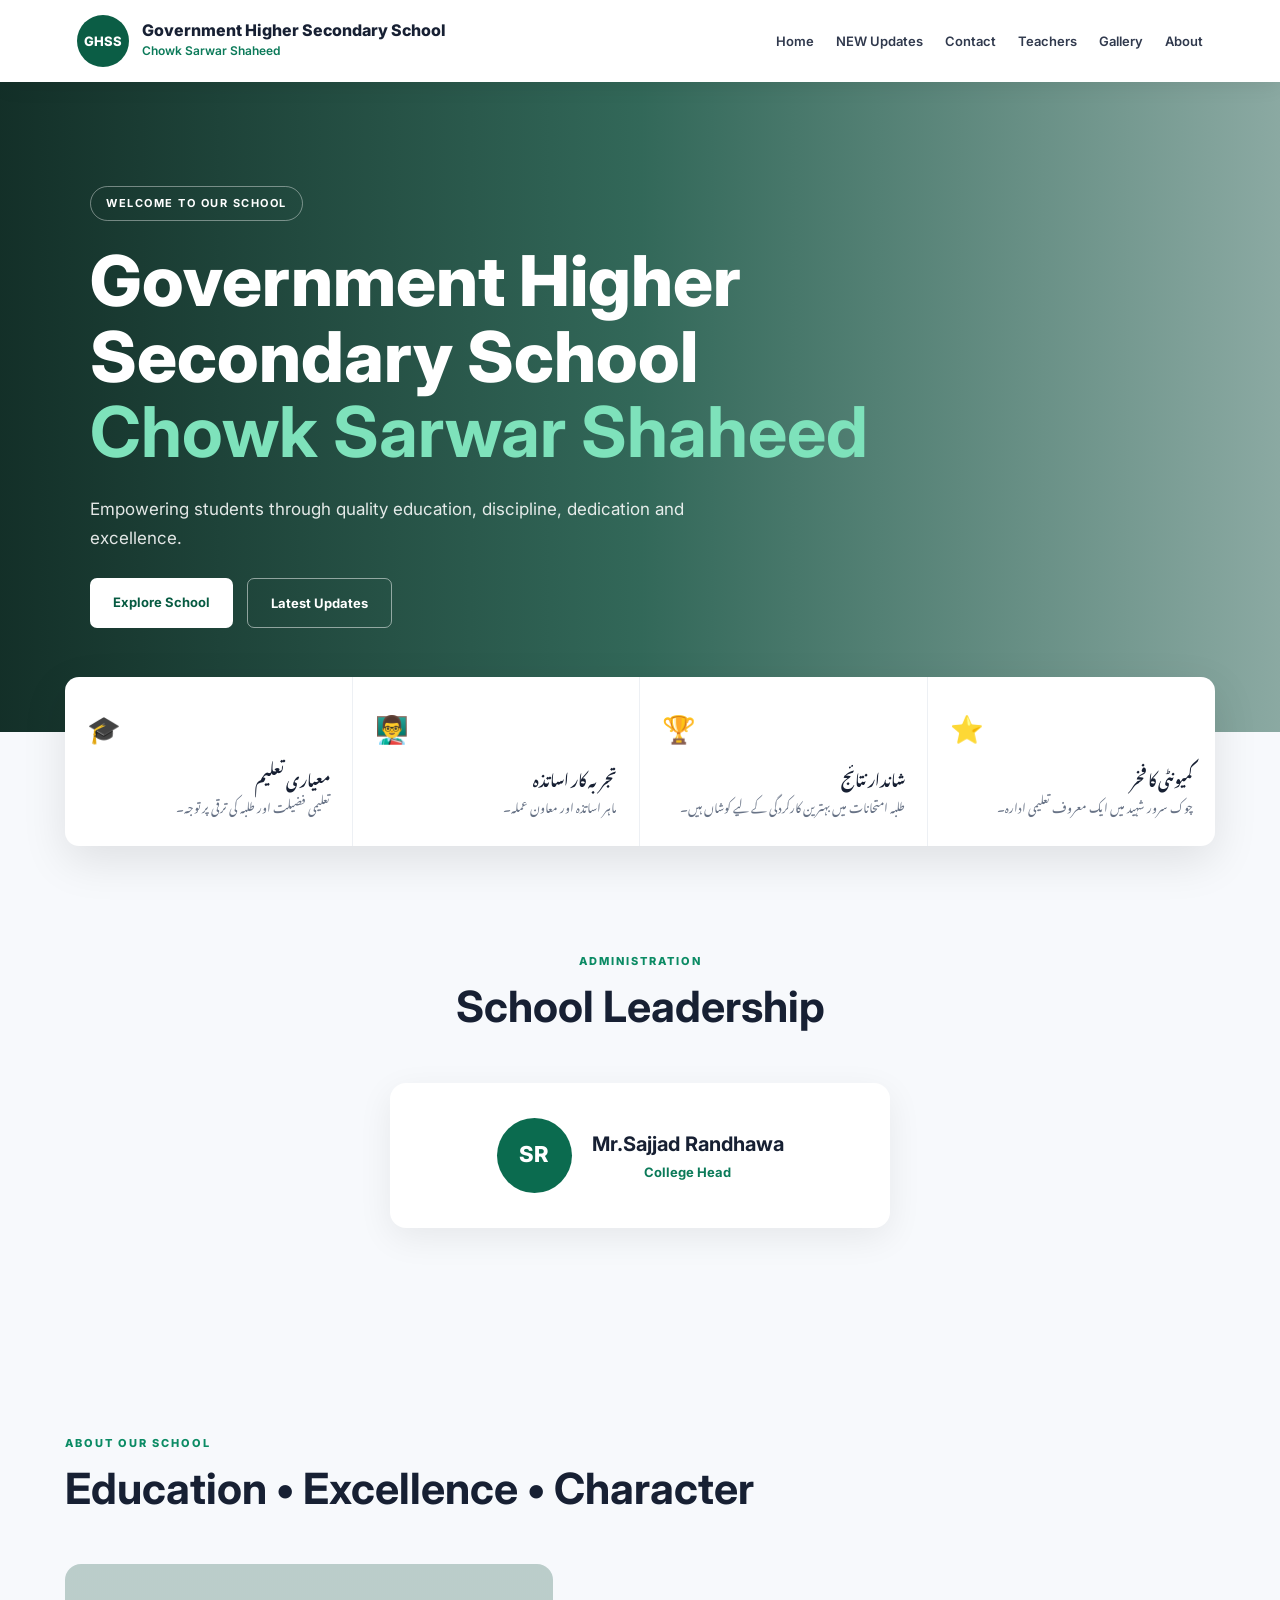
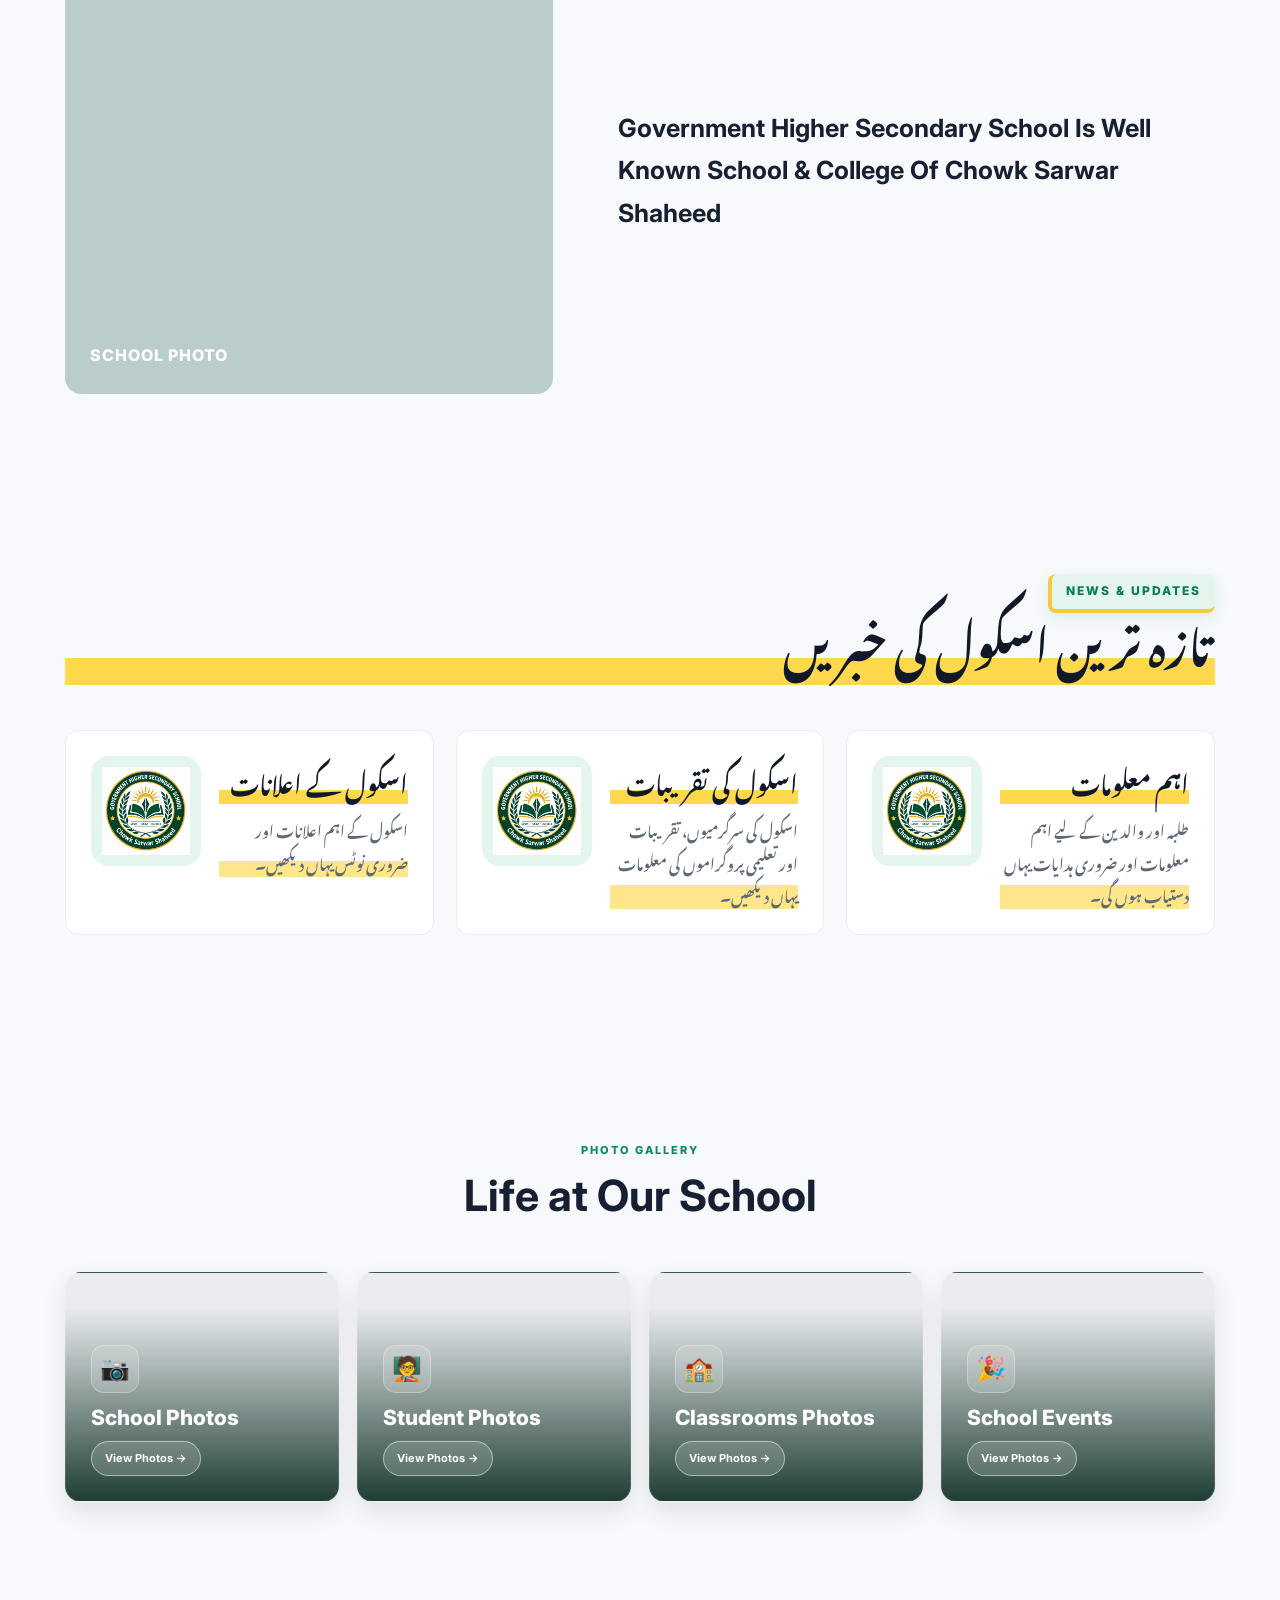
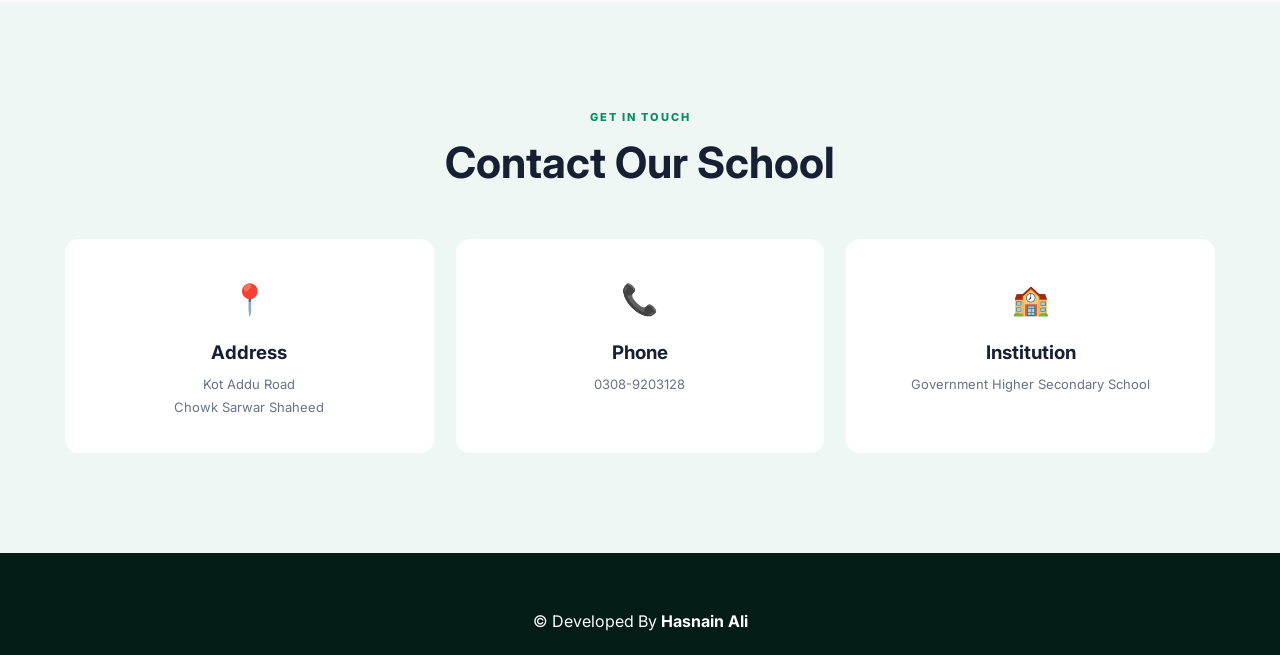
==== commit d783f998: "Update index.html" ====
--- a/index.html
+++ b/index.html
@@ -164,7 +164,7 @@
         <div class="about-text">
 
             <h3>
-                Government Higher Secondary School Is Well Known School & College Of Chowk Sarwar Shaheed ✓
+                Government Higher Secondary School Is Well Known School & College Of Chowk Sarwar Shaheed
             </h3>
 
         </div>
--- a/style.css
+++ b/style.css
@@ -1962,3 +1962,161 @@
     }
 
        }
+
+/* =========================================
+   SCHOOL LOGO IN NEWS CARDS
+========================================= */
+
+.school-logo-box {
+    min-width: 110px;
+    width: 110px;
+    height: 110px;
+
+    border-radius: 18px;
+
+    background: #e4f5ee;
+
+    display: flex;
+    align-items: center;
+    justify-content: center;
+
+    overflow: hidden;
+}
+
+.school-logo-box img {
+    width: 88px;
+    height: 88px;
+
+    object-fit: contain;
+
+    display: block;
+}
+
+
+/* MOBILE */
+
+@media (max-width: 550px) {
+
+    .school-logo-box {
+        min-width: 108px;
+        width: 108px;
+        height: 108px;
+
+        border-radius: 16px;
+    }
+
+    .school-logo-box img {
+        width: 86px;
+        height: 86px;
+    }
+
+}
+/* =========================================
+   NEWS & UPDATES - TOP RIGHT
+========================================= */
+
+.updates .section-heading {
+    position: relative;
+}
+
+.updates .section-heading > span {
+    display: inline-block;
+
+    position: absolute;
+    top: -20px;
+    right: 0;
+
+    padding: 7px 14px;
+
+    color: #087953;
+    background: #e4f5ee;
+
+    border-left: 4px solid #f5c842;
+    border-bottom: 4px solid #f5c842;
+
+    border-radius: 6px;
+
+    font-size: 12px;
+    font-weight: 800;
+    letter-spacing: 2px;
+
+    box-shadow: 0 5px 15px rgba(0,0,0,0.08);
+}
+
+@media (max-width: 550px) {
+
+    .updates .section-heading > span {
+        position: relative;
+
+        top: auto;
+        right: auto;
+
+        display: table;
+        margin-left: auto;
+        margin-bottom: 18px;
+
+        padding: 6px 12px;
+
+        font-size: 11px;
+        letter-spacing: 1.8px;
+    }
+
+}
+
+/* =========================================
+   UPDATES - ENGLISH LABEL
+========================================= */
+
+.updates .section-heading {
+    text-align: left !important;
+    direction: ltr !important;
+}
+
+.updates .section-heading > span {
+    display: inline-block;
+
+    direction: ltr !important;
+    text-align: left !important;
+
+    color: #087a59;
+    background: #e4f5ee;
+
+    padding: 7px 14px;
+    border-radius: 8px;
+
+    font-size: 12px;
+    font-weight: 800;
+    letter-spacing: 2px;
+
+    box-shadow: 0 5px 15px rgba(11, 139, 100, 0.10);
+
+    margin-bottom: 10px;
+}
+
+/* Urdu heading right side */
+.updates .section-heading h2 {
+    direction: rtl !important;
+    text-align: right !important;
+}
+
+@media (max-width: 550px) {
+
+    .updates .section-heading {
+        text-align: left !important;
+        direction: ltr !important;
+    }
+
+    .updates .section-heading > span {
+        display: block;
+        width: fit-content;
+        margin-left: 0;
+        margin-right: auto;
+        text-align: left !important;
+    }
+
+    .updates .section-heading h2 {
+        direction: rtl !important;
+        text-align: right !important;
+    }
+
+   }
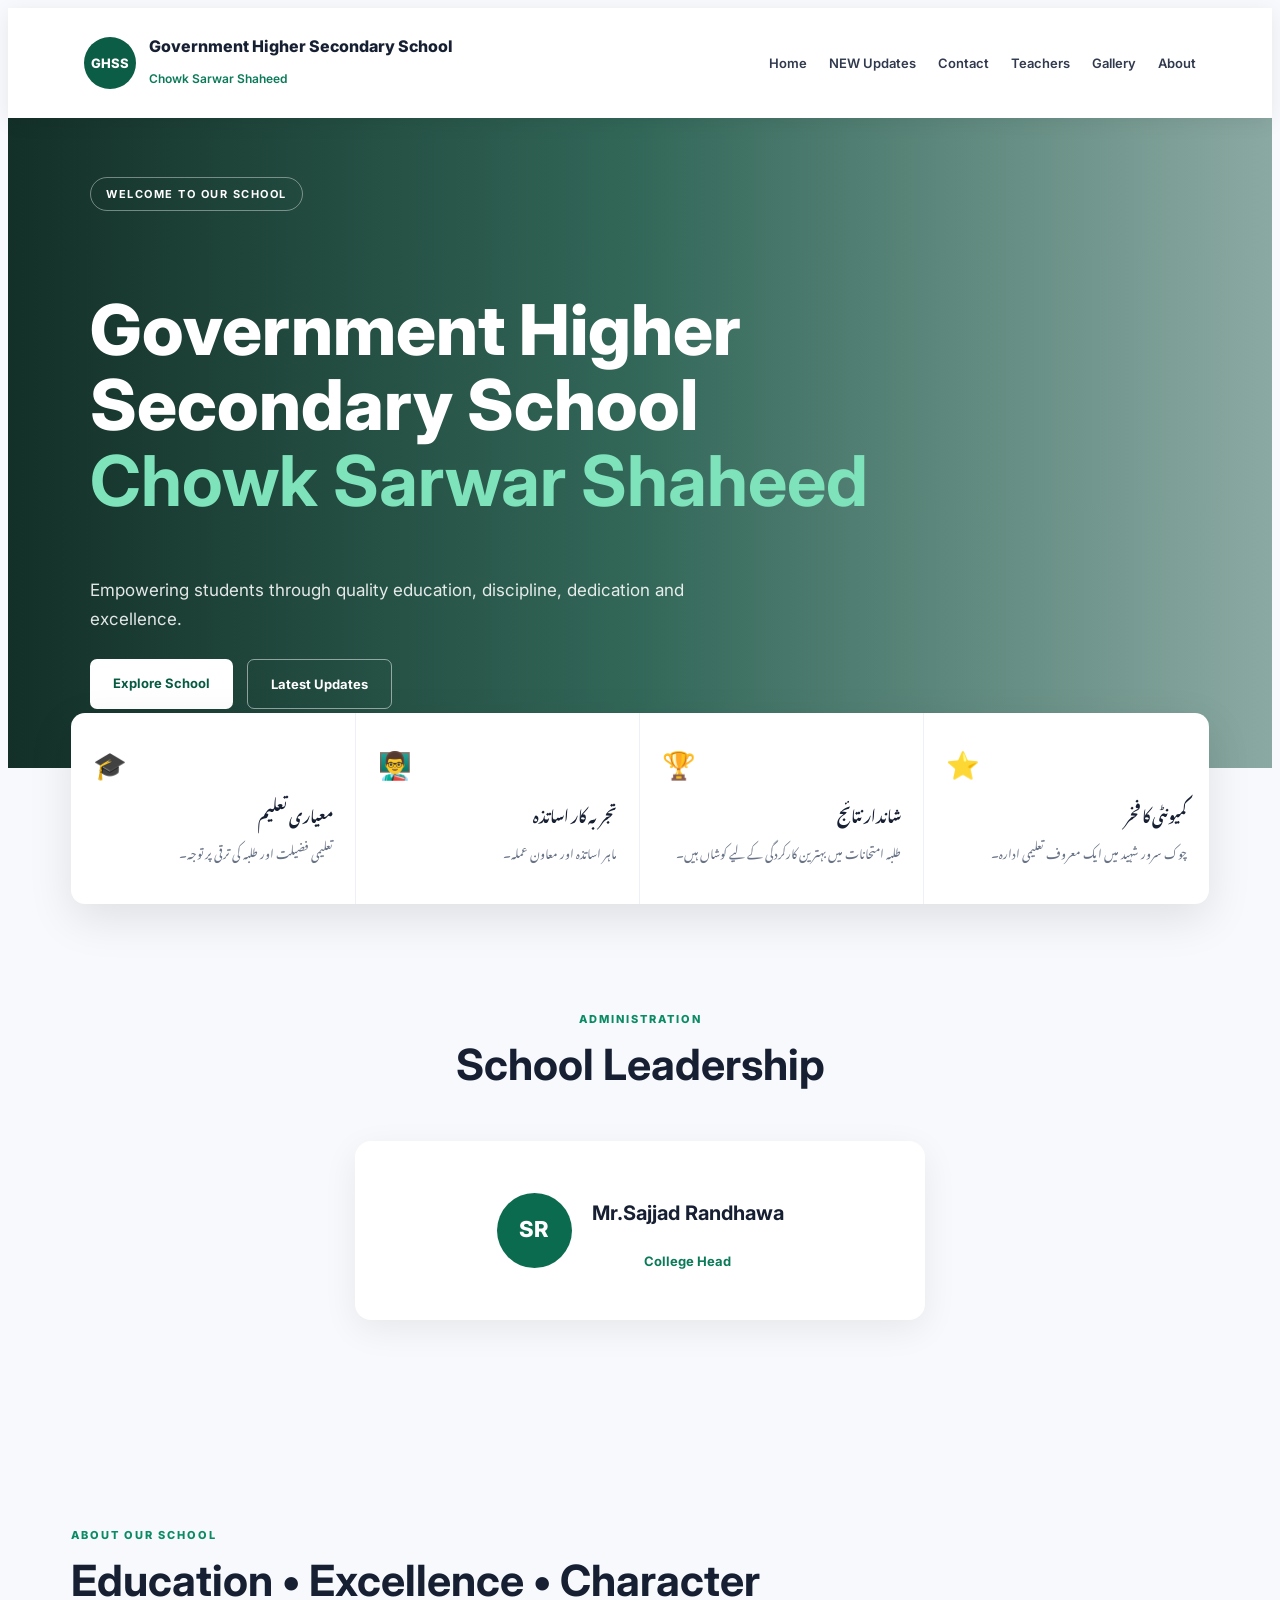
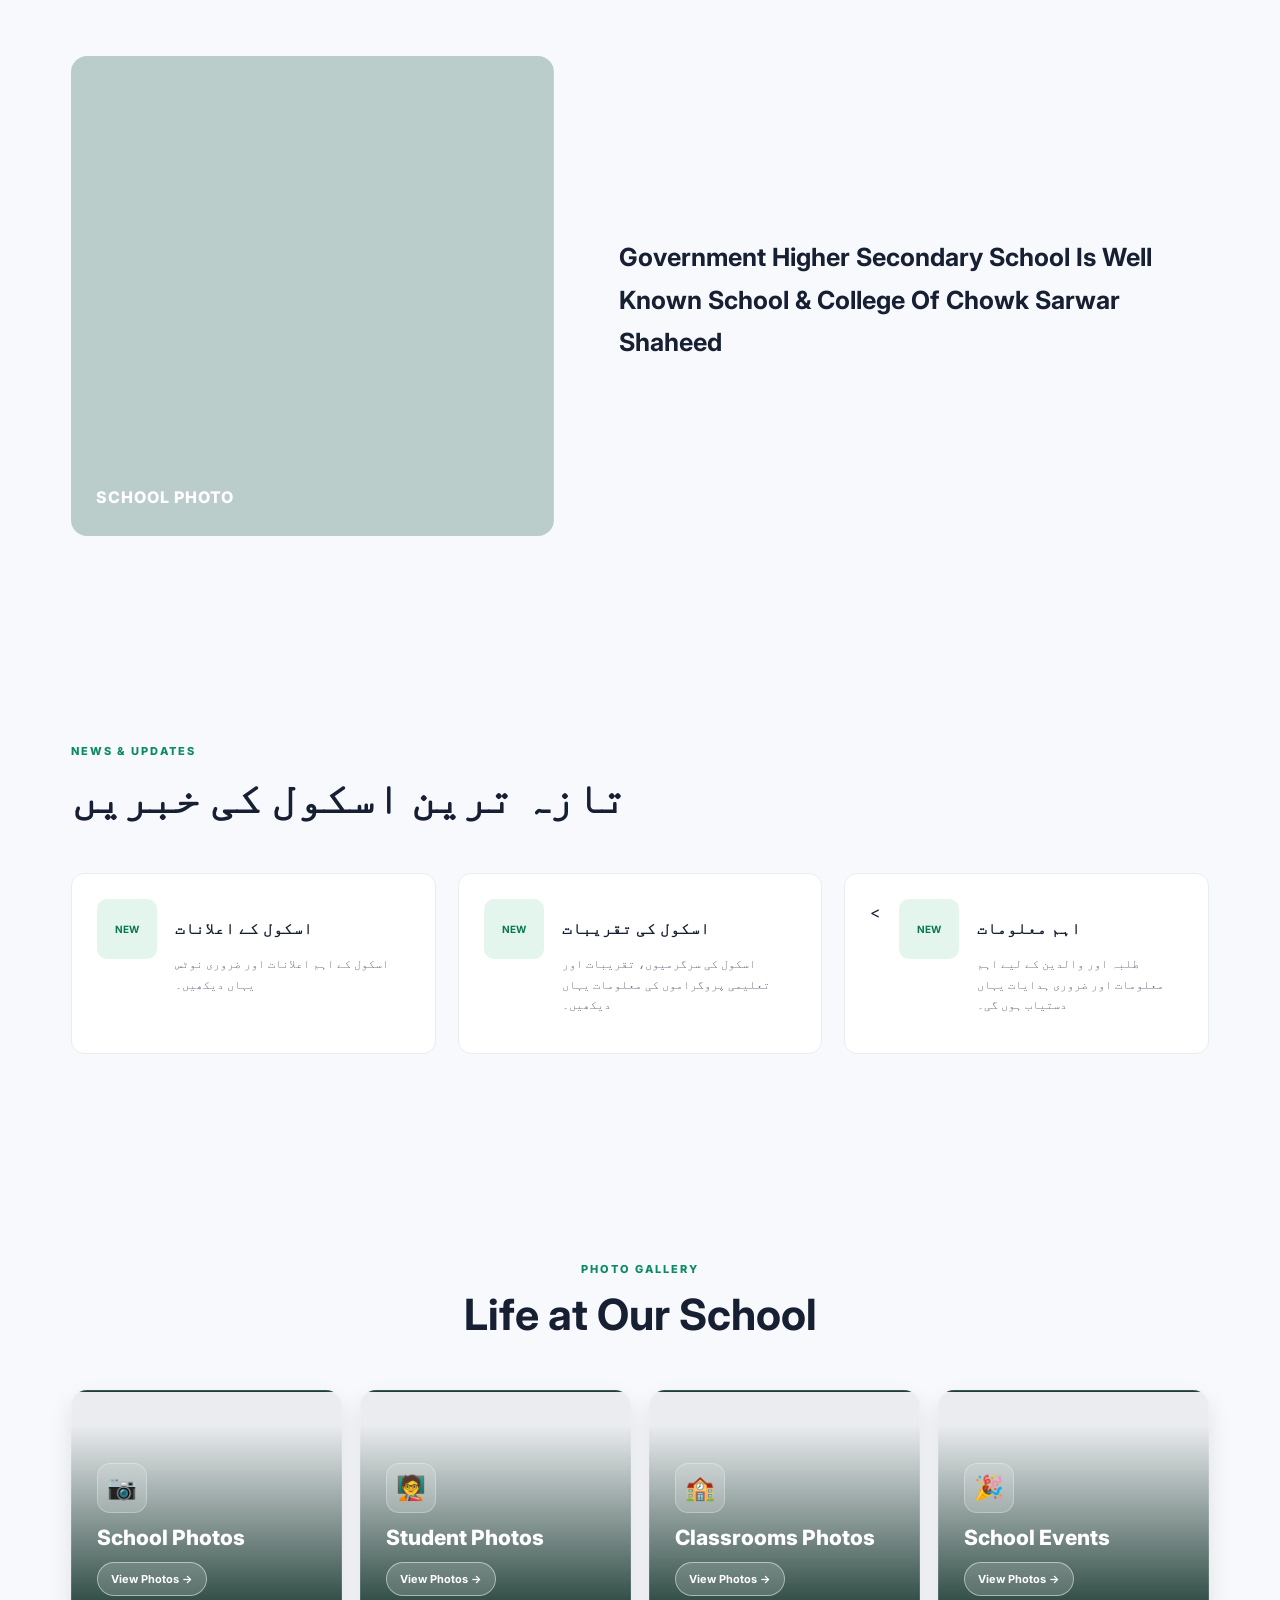
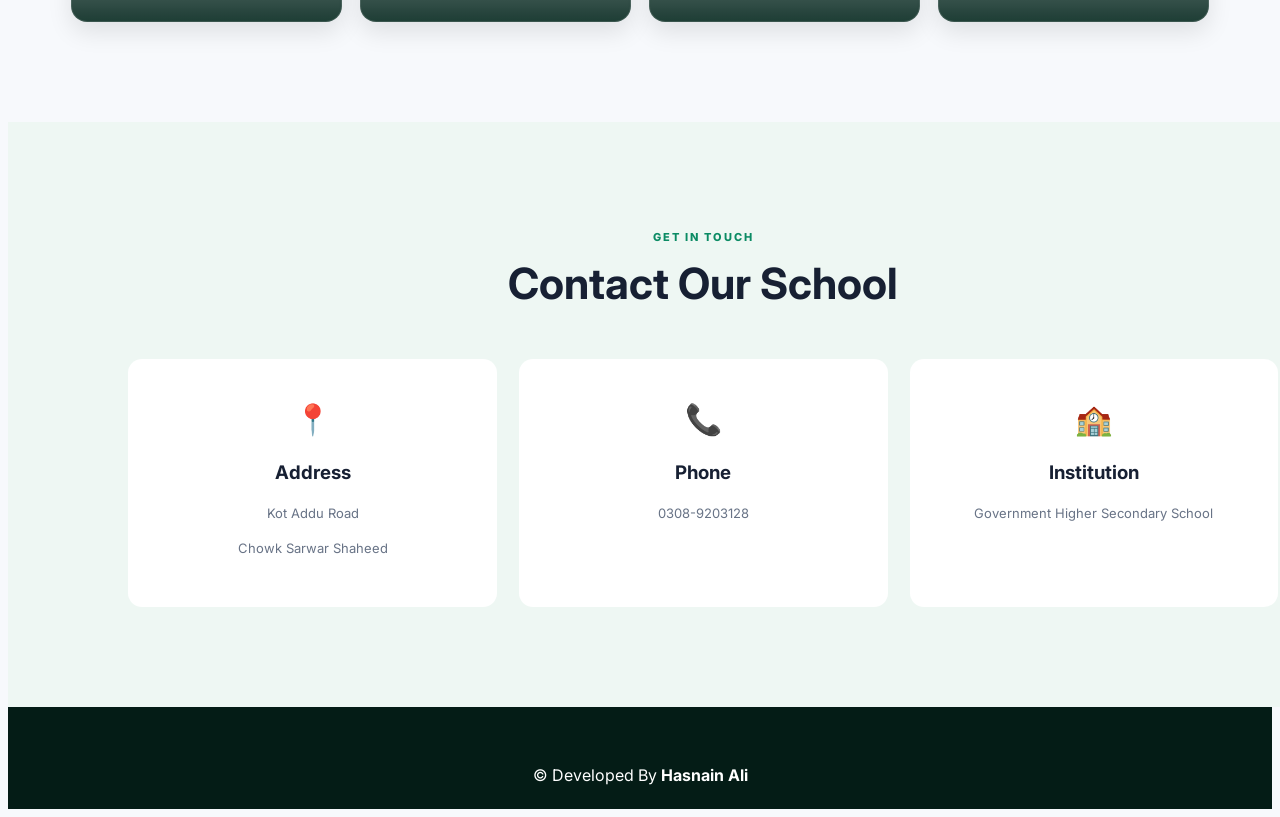
==== commit 1de74fff: "Update index.html" ====
--- a/index.html
+++ b/index.html
@@ -193,9 +193,8 @@
         <!-- SCHOOL ANNOUNCEMENTS -->
         <a href="announcement.html" class="news-card">
 
-            <div class="school-logo-box">
-    <img src="file_00000000b18c81f58c33d98d39f1a8d5.png"
-         alt="Government Higher Secondary School Logo">
+            <div class="news-date">
+    <strong>NEW</strong>
             </div>
 
             <div class="news-content">
@@ -214,9 +213,8 @@
         <!-- SCHOOL EVENTS -->
         <a href="events.html" class="news-card">
 
-            <div class="school-logo-box">
-    <img src="file_00000000b18c81f58c33d98d39f1a8d5.png"
-         alt="Government Higher Secondary School Logo">
+            <div class="news-date">
+    <strong>NEW</strong>
             </div>
 
             <div class="news-content">
@@ -235,9 +233,8 @@
         <!-- IMPORTANT INFORMATION -->
         <a href="information.html" class="news-card">
 
-            <div class="school-logo-box">
-    <img src="file_00000000b18c81f58c33d98d39f1a8d5.png"
-         alt="Government Higher Secondary School Logo">
+            <<div class="news-date">
+    <strong>NEW</strong>
             </div>
             <div class="news-content">
 
--- a/style.css
+++ b/style.css
@@ -1,1120 +1,1208 @@
 @import url('https://fonts.googleapis.com/css2?family=Inter:wght@400;500;600;700;800&display=swap');
 
 /* =========================================
-   RESET
-========================================= */
-
-* {
-    margin: 0;
-    padding: 0;
-    box-sizing: border-box;
-}
+RESET
+========================================= */
+
+{
+margin: 0;
+padding: 0;
+box-sizing: border-box;
+}
+
 
 html {
-    scroll-behavior: smooth;
+scroll-behavior: smooth;
 }
 
 body {
-    font-family: 'Inter', sans-serif;
-    background: #f7f9fc;
-    color: #172033;
-    line-height: 1.7;
+font-family: 'Inter', sans-serif;
+background: #f7f9fc;
+color: #172033;
+line-height: 1.7;
 }
 
 a {
-    text-decoration: none;
-    color: inherit;
-}
-
-
-/* =========================================
-   HEADER
+text-decoration: none;
+color: inherit;
+}
+
+/* =========================================
+HEADER
 ========================================= */
 
 .header {
-    background: #ffffff;
-    min-height: 82px;
-    padding: 14px 6%;
-    display: flex;
-    align-items: center;
-    justify-content: space-between;
-    gap: 30px;
-    position: sticky;
-    top: 0;
-    z-index: 1000;
-    box-shadow: 0 4px 20px rgba(0,0,0,0.07);
+background: #ffffff;
+min-height: 82px;
+padding: 14px 6%;
+display: flex;
+align-items: center;
+justify-content: space-between;
+gap: 30px;
+position: sticky;
+top: 0;
+z-index: 1000;
+box-shadow: 0 4px 20px rgba(0,0,0,0.07);
 }
 
 .logo-area {
-    display: flex;
-    align-items: center;
-    gap: 13px;
+display: flex;
+align-items: center;
+gap: 13px;
 }
 
 .school-logo {
-    width: 52px;
-    height: 52px;
-    border-radius: 50%;
-    background: #0b5d45;
-    color: white;
-    display: flex;
-    align-items: center;
-    justify-content: center;
-    font-size: 13px;
-    font-weight: 800;
+width: 52px;
+height: 52px;
+border-radius: 50%;
+background: #0b5d45;
+color: white;
+display: flex;
+align-items: center;
+justify-content: center;
+font-size: 13px;
+font-weight: 800;
 }
 
 .logo-area h1 {
-    font-size: 16px;
-    font-weight: 800;
-    line-height: 1.3;
+font-size: 16px;
+font-weight: 800;
+line-height: 1.3;
 }
 
 .logo-area p {
-    font-size: 12px;
-    color: #0b7a59;
-    font-weight: 600;
+font-size: 12px;
+color: #0b7a59;
+font-weight: 600;
 }
 
 .navbar {
-    display: flex;
-    align-items: center;
-    gap: 22px;
+display: flex;
+align-items: center;
+gap: 22px;
 }
 
 .navbar a {
-    font-size: 13px;
-    font-weight: 600;
-    color: #30394d;
-    transition: 0.3s;
+font-size: 13px;
+font-weight: 600;
+color: #30394d;
+transition: 0.3s;
 }
 
 .navbar a:hover {
-    color: #0b7a59;
-}
-
-
-/* =========================================
-   HERO
+color: #0b7a59;
+}
+
+/* =========================================
+HERO
 ========================================= */
 
 .hero {
-    min-height: 650px;
-    display: flex;
-    align-items: center;
-    position: relative;
-    overflow: hidden;
-
-    background:
-        linear-gradient(
-            90deg,
-            rgba(5,35,27,0.94),
-            rgba(7,72,53,0.82),
-            rgba(7,72,53,0.45)
-        ),
-        url('https://images.unsplash.com/photo-1564981797816-1043664bf78d?auto=format&fit=crop&w=1800&q=85');
-
-    background-size: cover;
-    background-position: center;
+min-height: 650px;
+display: flex;
+align-items: center;
+position: relative;
+overflow: hidden;
+
+background:  
+    linear-gradient(  
+        90deg,  
+        rgba(5,35,27,0.94),  
+        rgba(7,72,53,0.82),  
+        rgba(7,72,53,0.45)  
+    ),  
+    url('https://images.unsplash.com/photo-1564981797816-1043664bf78d?auto=format&fit=crop&w=1800&q=85');  
+
+background-size: cover;  
+background-position: center;
+
 }
 
 .hero-content {
-    width: 90%;
-    max-width: 1100px;
-    margin: auto;
-    color: white;
+width: 90%;
+max-width: 1100px;
+margin: auto;
+color: white;
 }
 
 .welcome {
-    display: inline-block;
-    padding: 7px 15px;
-    border: 1px solid rgba(255,255,255,0.4);
-    border-radius: 50px;
-    font-size: 11px;
-    font-weight: 700;
-    letter-spacing: 1.5px;
-    margin-bottom: 22px;
+display: inline-block;
+padding: 7px 15px;
+border: 1px solid rgba(255,255,255,0.4);
+border-radius: 50px;
+font-size: 11px;
+font-weight: 700;
+letter-spacing: 1.5px;
+margin-bottom: 22px;
 }
 
 .hero h2 {
-    max-width: 850px;
-    font-size: clamp(38px, 6vw, 70px);
-    line-height: 1.08;
-    font-weight: 800;
+max-width: 850px;
+font-size: clamp(38px, 6vw, 70px);
+line-height: 1.08;
+font-weight: 800;
 }
 
 .hero h2 strong {
-    display: block;
-    color: #7ee2bb;
+display: block;
+color: #7ee2bb;
 }
 
 .hero p {
-    max-width: 650px;
-    margin: 25px 0;
-    font-size: 17px;
-    color: rgba(255,255,255,0.88);
+max-width: 650px;
+margin: 25px 0;
+font-size: 17px;
+color: rgba(255,255,255,0.88);
 }
 
 .hero-buttons {
-    display: flex;
-    gap: 14px;
-    flex-wrap: wrap;
+display: flex;
+gap: 14px;
+flex-wrap: wrap;
 }
 
 .btn {
-    padding: 13px 23px;
-    border-radius: 7px;
-    font-size: 13px;
-    font-weight: 700;
-    transition: 0.3s;
+padding: 13px 23px;
+border-radius: 7px;
+font-size: 13px;
+font-weight: 700;
+transition: 0.3s;
 }
 
 .btn.primary {
-    background: #ffffff;
-    color: #075b42;
+background: #ffffff;
+color: #075b42;
 }
 
 .btn.secondary {
-    border: 1px solid rgba(255,255,255,0.5);
-    color: white;
+border: 1px solid rgba(255,255,255,0.5);
+color: white;
 }
 
 .btn:hover {
-    transform: translateY(-3px);
-}
-
-
-/* =========================================
-   QUICK INFO
+transform: translateY(-3px);
+}
+
+/* =========================================
+QUICK INFO
 ========================================= */
 
 .quick-info {
-    width: 90%;
-    max-width: 1150px;
-    margin: -55px auto 0;
-    position: relative;
-    z-index: 5;
-
-    display: grid;
-    grid-template-columns: repeat(4, 1fr);
-
-    background: white;
-    border-radius: 14px;
-    box-shadow: 0 15px 45px rgba(0,0,0,0.10);
-    overflow: hidden;
+width: 90%;
+max-width: 1150px;
+margin: -55px auto 0;
+position: relative;
+z-index: 5;
+
+display: grid;  
+grid-template-columns: repeat(4, 1fr);  
+
+background: white;  
+border-radius: 14px;  
+box-shadow: 0 15px 45px rgba(0,0,0,0.10);  
+overflow: hidden;
+
 }
 
 .info-card {
-    padding: 30px 22px;
-    border-right: 1px solid #edf0f4;
+padding: 30px 22px;
+border-right: 1px solid #edf0f4;
 }
 
 .info-card:last-child {
-    border-right: none;
+border-right: none;
 }
 
 .info-card span {
-    font-size: 27px;
+font-size: 27px;
 }
 
 .info-card h3 {
-    margin-top: 12px;
-    font-size: 15px;
+margin-top: 12px;
+font-size: 15px;
 }
 
 .info-card p {
-    margin-top: 5px;
-    font-size: 12px;
-    color: #687386;
-}
-
-
-/* =========================================
-   GENERAL SECTION
+margin-top: 5px;
+font-size: 12px;
+color: #687386;
+}
+
+/* =========================================
+GENERAL SECTION
 ========================================= */
 
 .section {
-    width: 90%;
-    max-width: 1150px;
-    margin: auto;
-    padding: 100px 0;
+width: 90%;
+max-width: 1150px;
+margin: auto;
+padding: 100px 0;
 }
 
 .section-heading {
-    margin-bottom: 50px;
+margin-bottom: 50px;
 }
 
 .section-heading span {
-    color: #0b8b64;
-    font-size: 11px;
-    font-weight: 800;
-    letter-spacing: 2px;
+color: #0b8b64;
+font-size: 11px;
+font-weight: 800;
+letter-spacing: 2px;
 }
 
 .section-heading h2 {
-    margin-top: 8px;
-    font-size: clamp(28px, 4vw, 43px);
-    line-height: 1.2;
-}
-
-
-/* =========================================
-   ABOUT
+margin-top: 8px;
+font-size: clamp(28px, 4vw, 43px);
+line-height: 1.2;
+}
+
+/* =========================================
+ABOUT
 ========================================= */
 
 .about-content {
-    display: grid;
-    grid-template-columns: 0.9fr 1.1fr;
-    gap: 65px;
-    align-items: center;
+display: grid;
+grid-template-columns: 0.9fr 1.1fr;
+gap: 65px;
+align-items: center;
 }
 
 .about-image {
-    min-height: 430px;
+min-height: 430px;
 }
 
 .placeholder-image {
-    height: 100%;
-    min-height: 430px;
-    border-radius: 16px;
-
-    background:
-        linear-gradient(rgba(7,72,53,0.25), rgba(7,72,53,0.25)),
-        url('https://images.unsplash.com/photo-1580582932707-520aed937b7b?auto=format&fit=crop&w=1000&q=80');
-
-    background-size: cover;
-    background-position: center;
-
-    display: flex;
-    align-items: flex-end;
-    padding: 25px;
-    color: white;
-    font-weight: 800;
-    letter-spacing: 1px;
+height: 100%;
+min-height: 430px;
+border-radius: 16px;
+
+background:  
+    linear-gradient(rgba(7,72,53,0.25), rgba(7,72,53,0.25)),  
+    url('https://images.unsplash.com/photo-1580582932707-520aed937b7b?auto=format&fit=crop&w=1000&q=80');  
+
+background-size: cover;  
+background-position: center;  
+
+display: flex;  
+align-items: flex-end;  
+padding: 25px;  
+color: white;  
+font-weight: 800;  
+letter-spacing: 1px;
+
 }
 
 .about-text h3 {
-    font-size: 25px;
-    margin-bottom: 18px;
+font-size: 25px;
+margin-bottom: 18px;
 }
 
 .about-text p {
-    color: #697386;
-    font-size: 14px;
-    margin-bottom: 13px;
-}
-
-
-/* =========================================
-   ACADEMICS
+color: #697386;
+font-size: 14px;
+margin-bottom: 13px;
+}
+
+/* =========================================
+ACADEMICS
 ========================================= */
 
 .academics {
-    max-width: none;
-    width: 100%;
-    padding-left: 5%;
-    padding-right: 5%;
-    background: #eef7f3;
+max-width: none;
+width: 100%;
+padding-left: 5%;
+padding-right: 5%;
+background: #eef7f3;
 }
 
 .cards {
-    max-width: 1150px;
-    margin: auto;
-    display: grid;
-    grid-template-columns: repeat(3, 1fr);
-    gap: 22px;
+max-width: 1150px;
+margin: auto;
+display: grid;
+grid-template-columns: repeat(3, 1fr);
+gap: 22px;
 }
 
 .card {
-    background: white;
-    padding: 35px;
-    border-radius: 14px;
-    transition: 0.3s;
-    border: 1px solid #e8eee9;
+background: white;
+padding: 35px;
+border-radius: 14px;
+transition: 0.3s;
+border: 1px solid #e8eee9;
 }
 
 .card:hover {
-    transform: translateY(-7px);
-    box-shadow: 0 15px 35px rgba(0,0,0,0.08);
+transform: translateY(-7px);
+box-shadow: 0 15px 35px rgba(0,0,0,0.08);
 }
 
 .card-icon {
-    font-size: 32px;
-    margin-bottom: 17px;
+font-size: 32px;
+margin-bottom: 17px;
 }
 
 .card h3 {
-    font-size: 17px;
-    margin-bottom: 10px;
+font-size: 17px;
+margin-bottom: 10px;
 }
 
 .card p {
-    color: #697386;
-    font-size: 13px;
-}
-
-
-/* =========================================
-   NEWS
+color: #697386;
+font-size: 13px;
+}
+
+/* =========================================
+NEWS
 ========================================= */
 
 .news-grid {
-    display: grid;
-    grid-template-columns: repeat(3, 1fr);
-    gap: 22px;
+display: grid;
+grid-template-columns: repeat(3, 1fr);
+gap: 22px;
 }
 
 .news-card {
-    background: white;
-    border-radius: 13px;
-    padding: 25px;
-    display: flex;
-    gap: 18px;
-    border: 1px solid #e9edf2;
-    transition: 0.3s;
+background: white;
+border-radius: 13px;
+padding: 25px;
+display: flex;
+gap: 18px;
+border: 1px solid #e9edf2;
+transition: 0.3s;
 }
 
 .news-card:hover {
-    transform: translateY(-5px);
-    box-shadow: 0 15px 30px rgba(0,0,0,0.07);
+transform: translateY(-5px);
+box-shadow: 0 15px 30px rgba(0,0,0,0.07);
 }
 
 .news-date {
-    min-width: 60px;
-    height: 60px;
-    border-radius: 10px;
-    background: #e4f5ee;
-    color: #087953;
-    display: flex;
-    align-items: center;
-    justify-content: center;
-    text-align: center;
-    font-size: 10px;
-    font-weight: 800;
+min-width: 60px;
+height: 60px;
+border-radius: 10px;
+background: #e4f5ee;
+color: #087953;
+display: flex;
+align-items: center;
+justify-content: center;
+text-align: center;
+font-size: 10px;
+font-weight: 800;
 }
 
 .news-card h3 {
-    font-size: 16px;
-    margin-bottom: 7px;
+font-size: 16px;
+margin-bottom: 7px;
 }
 
 .news-card p {
-    font-size: 12px;
-    color: #697386;
-}
-
-
-/* =========================================
-   ACHIEVEMENTS
+font-size: 12px;
+color: #697386;
+}
+
+/* =========================================
+ACHIEVEMENTS
 ========================================= */
 
 .achievements {
-    max-width: none;
-    width: 100%;
-    padding-left: 5%;
-    padding-right: 5%;
-    background: #082f25;
-    color: white;
+max-width: none;
+width: 100%;
+padding-left: 5%;
+padding-right: 5%;
+background: #082f25;
+color: white;
 }
 
 .achievement-grid {
-    max-width: 1150px;
-    margin: auto;
-    display: grid;
-    grid-template-columns: repeat(3, 1fr);
-    gap: 25px;
+max-width: 1150px;
+margin: auto;
+display: grid;
+grid-template-columns: repeat(3, 1fr);
+gap: 25px;
 }
 
 .achievement {
-    padding: 30px;
-    border: 1px solid rgba(255,255,255,0.15);
-    border-radius: 14px;
+padding: 30px;
+border: 1px solid rgba(255,255,255,0.15);
+border-radius: 14px;
 }
 
 .achievement strong {
-    font-size: 35px;
-    color: #72d6b1;
+font-size: 35px;
+color: #72d6b1;
 }
 
 .achievement h3 {
-    margin: 10px 0;
+margin: 10px 0;
 }
 
 .achievement p {
-    color: rgba(255,255,255,0.65);
-    font-size: 13px;
-}
-
-
-/* =========================================
-   GALLERY
+color: rgba(255,255,255,0.65);
+font-size: 13px;
+}
+
+/* =========================================
+GALLERY
 ========================================= */
 
 .gallery {
-    text-align: center;
+text-align: center;
 }
 
 .gallery-grid {
-    display: grid;
-    grid-template-columns: repeat(4, 1fr);
-    gap: 18px;
+display: grid;
+grid-template-columns: repeat(4, 1fr);
+gap: 18px;
 }
 
 .gallery-item {
-    position: relative;
-    height: 230px;
-    border-radius: 16px;
-    overflow: hidden;
-
-    background:
-        linear-gradient(
-            180deg,
-            rgba(0,0,0,0.05) 15%,
-            rgba(0,35,25,0.88) 100%
-        ),
-        url('https://images.unsplash.com/photo-1509062522246-3755977927d7?auto=format&fit=crop&w=800&q=80');
-
-    background-size: cover;
-    background-position: center;
-
-    display: flex;
-    align-items: flex-end;
-    color: white;
-
-    border: 1px solid rgba(255,255,255,0.12);
-
-    box-shadow:
-        0 10px 25px rgba(0,0,0,0.10);
-
-    transition:
-        transform 0.35s ease,
-        box-shadow 0.35s ease;
+position: relative;
+height: 230px;
+border-radius: 16px;
+overflow: hidden;
+
+background:  
+    linear-gradient(  
+        180deg,  
+        rgba(0,0,0,0.05) 15%,  
+        rgba(0,35,25,0.88) 100%  
+    ),  
+    url('https://images.unsplash.com/photo-1509062522246-3755977927d7?auto=format&fit=crop&w=800&q=80');  
+
+background-size: cover;  
+background-position: center;  
+
+display: flex;  
+align-items: flex-end;  
+color: white;  
+
+border: 1px solid rgba(255,255,255,0.12);  
+
+box-shadow:  
+    0 10px 25px rgba(0,0,0,0.10);  
+
+transition:  
+    transform 0.35s ease,  
+    box-shadow 0.35s ease;
+
 }
 
 .gallery-content {
-    width: 100%;
-    padding: 25px;
-    text-align: left;
-    position: relative;
-    z-index: 2;
+width: 100%;
+padding: 25px;
+text-align: left;
+position: relative;
+z-index: 2;
 }
 
 .gallery-icon {
-    width: 48px;
-    height: 48px;
-
-    display: flex;
-    align-items: center;
-    justify-content: center;
-
-    margin-bottom: 12px;
-    border-radius: 13px;
-
-    background: rgba(255,255,255,0.16);
-    border: 1px solid rgba(255,255,255,0.28);
-
-    backdrop-filter: blur(7px);
-    font-size: 24px;
+width: 48px;
+height: 48px;
+
+display: flex;  
+align-items: center;  
+justify-content: center;  
+
+margin-bottom: 12px;  
+border-radius: 13px;  
+
+background: rgba(255,255,255,0.16);  
+border: 1px solid rgba(255,255,255,0.28);  
+
+backdrop-filter: blur(7px);  
+font-size: 24px;
+
 }
 
 .gallery-content h3 {
-    margin: 0 0 11px;
-    font-size: 21px;
-    font-weight: 800;
-    line-height: 1.2;
-    color: #ffffff;
+margin: 0 0 11px;
+font-size: 21px;
+font-weight: 800;
+line-height: 1.2;
+color: #ffffff;
 }
 
 .gallery-button {
-    display: inline-block;
-
-    padding: 7px 13px;
-
-    background: rgba(255,255,255,0.17);
-    border: 1px solid rgba(255,255,255,0.48);
-
-    border-radius: 20px;
-    color: white;
-
-    font-size: 11px;
-    font-weight: 700;
-
-    backdrop-filter: blur(6px);
-
-    transition:
-        background 0.3s ease,
-        color 0.3s ease,
-        transform 0.3s ease;
+display: inline-block;
+
+padding: 7px 13px;  
+
+background: rgba(255,255,255,0.17);  
+border: 1px solid rgba(255,255,255,0.48);  
+
+border-radius: 20px;  
+color: white;  
+
+font-size: 11px;  
+font-weight: 700;  
+
+backdrop-filter: blur(6px);  
+
+transition:  
+    background 0.3s ease,  
+    color 0.3s ease,  
+    transform 0.3s ease;
+
 }
 
 .gallery-item:hover {
-    transform: translateY(-7px);
-
-    box-shadow:
-        0 18px 40px rgba(0,0,0,0.18);
+transform: translateY(-7px);
+
+box-shadow:  
+    0 18px 40px rgba(0,0,0,0.18);
+
 }
 
 .gallery-item:hover .gallery-button {
-    background: #ffffff;
-    color: #075c45;
-    transform: translateX(3px);
-}
-
-
-/* =========================================
-   ADMINISTRATION
+background: #ffffff;
+color: #075c45;
+transform: translateX(3px);
+}
+
+/* =========================================
+ADMINISTRATION
 ========================================= */
 
 .administration {
-    text-align: center;
+text-align: center;
 }
 
 .leader-card {
-    max-width: 500px;
-    margin: auto;
-    padding: 35px;
-    background: white;
-    border-radius: 16px;
-    box-shadow: 0 10px 35px rgba(0,0,0,0.07);
-
-    display: flex;
-    align-items: center;
-    justify-content: center;
-    gap: 20px;
+max-width: 500px;
+margin: auto;
+padding: 35px;
+background: white;
+border-radius: 16px;
+box-shadow: 0 10px 35px rgba(0,0,0,0.07);
+
+display: flex;  
+align-items: center;  
+justify-content: center;  
+gap: 20px;
+
 }
 
 .leader-avatar {
-    width: 75px;
-    height: 75px;
-    border-radius: 50%;
-    background: #0b6b4f;
-    color: white;
-
-    display: flex;
-    align-items: center;
-    justify-content: center;
-
-    font-size: 22px;
-    font-weight: 800;
+width: 75px;
+height: 75px;
+border-radius: 50%;
+background: #0b6b4f;
+color: white;
+
+display: flex;  
+align-items: center;  
+justify-content: center;  
+
+font-size: 22px;  
+font-weight: 800;
+
 }
 
 .leader-card h3 {
-    font-size: 20px;
+font-size: 20px;
 }
 
 .leader-card p {
-    color: #0b7a59;
-    font-size: 13px;
-    font-weight: 700;
-}
-
-
-/* =========================================
-   CONTACT
+color: #0b7a59;
+font-size: 13px;
+font-weight: 700;
+}
+
+/* =========================================
+CONTACT
 ========================================= */
 
 .contact {
-    max-width: none;
-    width: 100%;
-    padding-left: 5%;
-    padding-right: 5%;
-    background: #eef7f3;
-    text-align: center;
+max-width: none;
+width: 100%;
+padding-left: 5%;
+padding-right: 5%;
+background: #eef7f3;
+text-align: center;
 }
 
 .contact-grid {
-    max-width: 1150px;
-    margin: auto;
-    display: grid;
-    grid-template-columns: repeat(3, 1fr);
-    gap: 22px;
+max-width: 1150px;
+margin: auto;
+display: grid;
+grid-template-columns: repeat(3, 1fr);
+gap: 22px;
 }
 
 .contact-box {
-    background: white;
-    padding: 35px 20px;
-    border-radius: 14px;
+background: white;
+padding: 35px 20px;
+border-radius: 14px;
 }
 
 .contact-box span {
-    font-size: 30px;
+font-size: 30px;
 }
 
 .contact-box h3 {
-    margin: 12px 0 5px;
+margin: 12px 0 5px;
 }
 
 .contact-box p {
-    color: #687386;
-    font-size: 13px;
-}
-
-
-/* =========================================
-   FOOTER
+color: #687386;
+font-size: 13px;
+}
+
+/* =========================================
+FOOTER
 ========================================= */
 
 .footer {
-    background: #041c16;
-    color: white;
-    padding: 55px 5% 20px;
+background: #041c16;
+color: white;
+padding: 55px 5% 20px;
 }
 
 .footer-content {
-    max-width: 1150px;
-    margin: auto;
-
-    display: flex;
-    justify-content: space-between;
-    gap: 30px;
+max-width: 1150px;
+margin: auto;
+
+display: flex;  
+justify-content: space-between;  
+gap: 30px;
+
 }
 
 .footer h3 {
-    margin-bottom: 8px;
+margin-bottom: 8px;
 }
 
 .footer p {
-    color: rgba(255,255,255,0.6);
-    font-size: 12px;
+color: rgba(255,255,255,0.6);
+font-size: 12px;
 }
 
 .copyright {
-    max-width: 1150px;
-    margin: 40px auto 0;
-    padding-top: 20px;
-    border-top: 1px solid rgba(255,255,255,0.1);
-    color: rgba(255,255,255,0.45);
-    font-size: 11px;
-    text-align: center;
+max-width: 1150px;
+margin: 40px auto 0;
+padding-top: 20px;
+border-top: 1px solid rgba(255,255,255,0.1);
+color: rgba(255,255,255,0.45);
+font-size: 11px;
+text-align: center;
 }
 
 .developer {
-    width: 100%;
-    text-align: center;
-}
-
-
-/* =========================================
-   PREMIUM SCHOOL FEATURES
+width: 100%;
+text-align: center;
+}
+
+/* =========================================
+PREMIUM SCHOOL FEATURES
 ========================================= */
 
 .school-features {
-    width: 100%;
-    padding: 85px 5% 95px;
-
-    background:
-        radial-gradient(
-            circle at 50% 0%,
-            rgba(11, 139, 100, 0.12),
-            transparent 45%
-        ),
-        #f7f9fc;
-
-    position: relative;
-    overflow: hidden;
+width: 100%;
+padding: 85px 5% 95px;
+
+background:  
+    radial-gradient(  
+        circle at 50% 0%,  
+        rgba(11, 139, 100, 0.12),  
+        transparent 45%  
+    ),  
+    #f7f9fc;  
+
+position: relative;  
+overflow: hidden;
+
 }
 
 .features-heading {
-    text-align: center;
-    max-width: 850px;
-    margin: 0 auto 45px;
-
-    animation: featureHeading 0.9s ease both;
+text-align: center;
+max-width: 850px;
+margin: 0 auto 45px;
+
+animation: featureHeading 0.9s ease both;
+
 }
 
 .features-heading span {
-    color: #0b8b64;
-    font-size: 11px;
-    font-weight: 800;
-    letter-spacing: 3px;
+color: #0b8b64;
+font-size: 11px;
+font-weight: 800;
+letter-spacing: 3px;
 }
 
 .features-heading h2 {
-    margin-top: 10px;
-    color: #172033;
-
-    font-size: clamp(26px, 4vw, 42px);
-    line-height: 1.2;
-    font-weight: 800;
+margin-top: 10px;
+color: #172033;
+
+font-size: clamp(26px, 4vw, 42px);  
+line-height: 1.2;  
+font-weight: 800;
+
 }
 
 .features-heading h2 strong {
-    display: block;
-    color: #0b7053;
+display: block;
+color: #0b7053;
 }
 
 .features-heading p {
-    margin-top: 13px;
-    color: #748092;
-    font-size: 14px;
-    font-weight: 600;
-}
-
+margin-top: 13px;
+color: #748092;
+font-size: 14px;
+font-weight: 600;
+}
 
 /* FOUR CARDS */
 
 .school-features .quick-info {
-    width: 100%;
-    max-width: 1150px;
-
-    margin: 0 auto;
-
-    display: grid;
-    grid-template-columns: repeat(4, 1fr);
-
-    background: transparent;
-    border-radius: 0;
-    box-shadow: none;
-    overflow: visible;
-
-    gap: 18px;
-}
-
+width: 100%;
+max-width: 1150px;
+
+margin: 0 auto;  
+
+display: grid;  
+grid-template-columns: repeat(4, 1fr);  
+
+background: transparent;  
+border-radius: 0;  
+box-shadow: none;  
+overflow: visible;  
+
+gap: 18px;
+
+}
 
 /* FEATURE CARD */
 
 .school-features .info-card {
-    position: relative;
-
-    min-height: 315px;
-    padding: 30px 24px;
-
-    border: 1px solid rgba(11, 93, 69, 0.10);
-    border-radius: 20px;
-
-    background:
-        linear-gradient(
-            145deg,
-            #ffffff 0%,
-            #f8fcfa 100%
-        );
-
-    box-shadow:
-        0 10px 30px rgba(19, 42, 35, 0.07);
-
-    overflow: hidden;
-
-    transition:
-        transform 0.45s cubic-bezier(.2,.8,.2,1),
-        box-shadow 0.45s ease,
-        border-color 0.45s ease;
-
-    animation: featureCardIn 0.8s ease both;
-}
-
+position: relative;
+
+min-height: 315px;  
+padding: 30px 24px;  
+
+border: 1px solid rgba(11, 93, 69, 0.10);  
+border-radius: 20px;  
+
+background:  
+    linear-gradient(  
+        145deg,  
+        #ffffff 0%,  
+        #f8fcfa 100%  
+    );  
+
+box-shadow:  
+    0 10px 30px rgba(19, 42, 35, 0.07);  
+
+overflow: hidden;  
+
+transition:  
+    transform 0.45s cubic-bezier(.2,.8,.2,1),  
+    box-shadow 0.45s ease,  
+    border-color 0.45s ease;  
+
+animation: featureCardIn 0.8s ease both;
+
+}
 
 /* STAGGER */
 
 .school-features .info-card:nth-child(1) {
-    animation-delay: .10s;
+animation-delay: .10s;
 }
 
 .school-features .info-card:nth-child(2) {
-    animation-delay: .20s;
+animation-delay: .20s;
 }
 
 .school-features .info-card:nth-child(3) {
-    animation-delay: .30s;
+animation-delay: .30s;
 }
 
 .school-features .info-card:nth-child(4) {
-    animation-delay: .40s;
-}
-
+animation-delay: .40s;
+}
 
 /* TOP GREEN LIGHT */
 
 .school-features .info-card::before {
-    content: "";
-
-    position: absolute;
-    top: 0;
-    left: 0;
-
-    width: 100%;
-    height: 4px;
-
-    background: linear-gradient(
-        90deg,
-        #075c45,
-        #24b887,
-        #075c45
-    );
-
-    transform: scaleX(0);
-    transform-origin: left;
-
-    transition: transform .45s ease;
-}
-
+content: "";
+
+position: absolute;  
+top: 0;  
+left: 0;  
+
+width: 100%;  
+height: 4px;  
+
+background: linear-gradient(  
+    90deg,  
+    #075c45,  
+    #24b887,  
+    #075c45  
+);  
+
+transform: scaleX(0);  
+transform-origin: left;  
+
+transition: transform .45s ease;
+
+}
 
 /* SHINE */
 
 .school-features .info-card::after {
-    content: "";
-
-    position: absolute;
-
-    top: -80%;
-    left: -100%;
-
-    width: 60%;
-    height: 260%;
-
-    background: linear-gradient(
-        90deg,
-        transparent,
-        rgba(255,255,255,.75),
-        transparent
-    );
-
-    transform: rotate(20deg);
-
-    transition: left .8s ease;
-
-    pointer-events: none;
-}
-
+content: "";
+
+position: absolute;  
+
+top: -80%;  
+left: -100%;  
+
+width: 60%;  
+height: 260%;  
+
+background: linear-gradient(  
+    90deg,  
+    transparent,  
+    rgba(255,255,255,.75),  
+    transparent  
+);  
+
+transform: rotate(20deg);  
+
+transition: left .8s ease;  
+
+pointer-events: none;
+
+}
 
 /* HOVER */
 
 .school-features .info-card:hover {
-    transform: translateY(-12px);
-
-    border-color: rgba(11, 139, 100, .28);
-
-    box-shadow:
-        0 20px 45px rgba(19, 42, 35, .13),
-        0 0 0 1px rgba(11, 139, 100, .05);
+transform: translateY(-12px);
+
+border-color: rgba(11, 139, 100, .28);  
+
+box-shadow:  
+    0 20px 45px rgba(19, 42, 35, .13),  
+    0 0 0 1px rgba(11, 139, 100, .05);
+
 }
 
 .school-features .info-card:hover::before {
-    transform: scaleX(1);
+transform: scaleX(1);
 }
 
 .school-features .info-card:hover::after {
-    left: 140%;
-}
-
+left: 140%;
+}
 
 /* ICON */
 
 .school-features .info-icon {
-    width: 62px;
-    height: 62px;
-
-    display: flex;
-    align-items: center;
-    justify-content: center;
-
-    border-radius: 17px;
-
-    background: linear-gradient(
-        145deg,
-        #e3f7ef,
-        #ffffff
-    );
-
-    font-size: 31px;
-
-    box-shadow:
-        0 7px 20px rgba(11, 139, 100, .10);
-
-    margin-bottom: 25px;
-
-    transition:
-        transform .45s ease,
-        box-shadow .45s ease;
+width: 62px;
+height: 62px;
+
+display: flex;  
+align-items: center;  
+justify-content: center;  
+
+border-radius: 17px;  
+
+background: linear-gradient(  
+    145deg,  
+    #e3f7ef,  
+    #ffffff  
+);  
+
+font-size: 31px;  
+
+box-shadow:  
+    0 7px 20px rgba(11, 139, 100, .10);  
+
+margin-bottom: 25px;  
+
+transition:  
+    transform .45s ease,  
+    box-shadow .45s ease;
+
 }
 
 .school-features .info-card:hover .info-icon {
-    transform:
-        translateY(-5px)
-        rotate(-4deg)
-        scale(1.08);
-
-    box-shadow:
-        0 12px 25px rgba(11, 139, 100, .18);
-}
-
+transform:
+translateY(-5px)
+rotate(-4deg)
+scale(1.08);
+
+box-shadow:  
+    0 12px 25px rgba(11, 139, 100, .18);
+
+}
 
 /* NUMBER */
 
 .school-features .info-number {
-    position: absolute;
-
-    top: 25px;
-    right: 23px;
-
-    color: #dcece6;
-
-    font-size: 34px;
-    font-weight: 800;
-
-    line-height: 1;
-
-    transition: color .4s ease;
+position: absolute;
+
+top: 25px;  
+right: 23px;  
+
+color: #dcece6;  
+
+font-size: 34px;  
+font-weight: 800;  
+
+line-height: 1;  
+
+transition: color .4s ease;
+
 }
 
 .school-features .info-card:hover .info-number {
-    color: #c5e4d9;
-}
-
+color: #c5e4d9;
+}
 
 /* TITLE */
 
 .school-features .info-card h3 {
-    position: relative;
-
-    margin: 0 0 10px;
-
-    color: #172033;
-
-    font-size: 18px;
-    font-weight: 800;
-
-    transition: color .3s ease;
+position: relative;
+
+margin: 0 0 10px;  
+
+color: #172033;  
+
+font-size: 18px;  
+font-weight: 800;  
+
+transition: color .3s ease;
+
 }
 
 .school-features .info-card:hover h3 {
-    color: #087654;
-}
-
+color: #087654;
+}
 
 /* DESCRIPTION */
 
 .school-features .info-card p {
-    position: relative;
-
-    margin: 0;
-
-    color: #697386;
-
-    font-size: 13px;
-
-    line-height: 1.75;
-}
-
+position: relative;
+
+margin: 0;  
+
+color: #697386;  
+
+font-size: 13px;  
+
+line-height: 1.75;
+
+}
 
 /* GREEN LINE */
 
 .card-line {
-    width: 35px;
-    height: 3px;
-
-    margin-top: 22px;
-
-    border-radius: 20px;
-
-    background: #0b8b64;
-
-    transition:
-        width .45s ease,
-        box-shadow .45s ease;
+width: 35px;
+height: 3px;
+
+margin-top: 22px;  
+
+border-radius: 20px;  
+
+background: #0b8b64;  
+
+transition:  
+    width .45s ease,  
+    box-shadow .45s ease;
+
 }
 
 .school-features .info-card:hover .card-line {
-    width: 70px;
-
-    box-shadow:
-        0 0 12px rgba(11, 139, 100, .35);
-}
-
-
-/* =========================================
-   ANIMATIONS
+width: 70px;
+
+box-shadow:  
+    0 0 12px rgba(11, 139, 100, .35);
+
+}
+
+/* =========================================
+ANIMATIONS
 ========================================= */
 
 @keyframes featureCardIn {
 
-    from {
-        opacity: 0;
-        transform: translateY(35px);
-    }
-
-    to {
-        opacity: 1;
-        transform: translateY(0);
-    }
+from {  
+    opacity: 0;  
+    transform: translateY(35px);  
+}  
+
+to {  
+    opacity: 1;  
+    transform: translateY(0);  
+}
 
 }
 
 @keyframes featureHeading {
 
-    from {
-        opacity: 0;
-        transform: translateY(-20px);
-    }
-
-    to {
-        opacity: 1;
-        transform: translateY(0);
-    }
-
-}
-
-
-/* =========================================
-   TABLET
+from {  
+    opacity: 0;  
+    transform: translateY(-20px);  
+}  
+
+to {  
+    opacity: 1;  
+    transform: translateY(0);  
+}
+
+}
+
+/* =========================================
+TABLET
 ========================================= */
 
 @media (max-width: 900px) {
 
-    .header {
-        flex-direction: column;
-        align-items: flex-start;
-        gap: 8px;
-    }
-
-    .navbar {
-        width: 100%;
-        overflow-x: auto;
-        padding-bottom: 5px;
-        gap: 18px;
-    }
-
-    .navbar a {
-        white-space: nowrap;
-    }
-
-    .quick-info {
-        grid-template-columns: repeat(2, 1fr);
-    }
-
-    .info-card:nth-child(2) {
-        border-right: none;
-    }
-
-    .about-content {
-        grid-template-columns: 1fr;
-        gap: 35px;
-    }
-
-    .cards,
-    .news-grid,
-    .achievement-grid,
-    .contact-grid {
-        grid-template-columns: 1fr;
-    }
-
-    .gallery-grid {
-        grid-template-columns: repeat(2, 1fr);
-        gap: 18px;
-    }
-
-    .footer-content {
-        flex-direction: column;
-        gap: 25px;
-    }
-
-    .school-features .quick-info {
-        grid-template-columns: repeat(2, 1fr);
-        gap: 18px;
-    }
-
-}
-
-
+.header {  
+    flex-direction: column;  
+    align-items: flex-start;  
+    gap: 8px;  
+}  
+
+.navbar {  
+    width: 100%;  
+    overflow-x: auto;  
+    padding-bottom: 5px;  
+    gap: 18px;  
+}  
+
+.navbar a {  
+    white-space: nowrap;  
+}  
+
+.quick-info {  
+    grid-template-columns: repeat(2, 1fr);  
+}  
+
+.info-card:nth-child(2) {  
+    border-right: none;  
+}  
+
+.about-content {  
+    grid-template-columns: 1fr;  
+    gap: 35px;  
+}  
+
+.cards,  
+.news-grid,  
+.achievement-grid,  
+.contact-grid {  
+    grid-template-columns: 1fr;  
+}  
+
+.gallery-grid {  
+    grid-template-columns: repeat(2, 1fr);  
+    gap: 18px;  
+}  
+
+.footer-content {  
+    flex-direction: column;  
+    gap: 25px;  
+}  
+
+.school-features .quick-info {  
+    grid-template-columns: repeat(2, 1fr);  
+    gap: 18px;  
+}
+
+}
+
+/* =========================================
+MOBILE - FINAL
+========================================= */
+
+@media (max-width: 550px) {
+
+/* HEADER */  
+
+.header {  
+    padding: 12px 5% 5px;  
+    gap: 5px;  
+}  
+
+.logo-area {  
+    gap: 10px;  
+}  
+
+.logo-area h1 {  
+    font-size: 13px;  
+}  
+
+.logo-area p {  
+    font-size: 11px;  
+}  
+
+
+/* NAVBAR */  
+
+.navbar {  
+    width: 100%;  
+    height: 48px;  
+    padding: 0;  
+    gap: 14px;  
+    align-items: center;  
+
+    overflow-x: auto;  
+    white-space: nowrap;  
+
+    scrollbar-width: none;  
+}  
+
+.navbar::-webkit-scrollbar {  
+    display: none;  
+}  
+
+.navbar a {  
+    flex-shrink: 0;  
+    font-size: 15px;  
+    font-weight: 700;  
+}  
+
+
+/* UPDATES BUTTON */  
+
+.navbar .update-link {  
+    position: relative;  
+
+    display: inline-flex;  
+    align-items: center;  
+
+    background: #071a17;  
+    color: #ffffff;  
+
+    padding: 7px 13px;  
+
+    border-radius: 18px;  
+
+    box-shadow:  
+        0 3px 10px rgba(0,0,0,0.22);  
+}  
+
+
+/* NEW BADGE */  
+
+.new-badge {  
+    position: absolute;  
+
+    top: -7px;  
+    right: -4px;  
+
+    background: #f59e0b;  
+    color: #ffffff;  
+
+    font-size: 7px;  
+    font-weight: 800;  
+
+    padding: 3px 5px;  
+
+    border-radius: 10px;  
 /* =========================================
    MOBILE - FINAL FIX
 ========================================= */
@@ -1590,533 +1678,4 @@
         margin-top: 30px;
     }
 
-       }
-
-/* =========================================
-   NEWS & UPDATES — FINAL URDU DESIGN
-========================================= */
-
-/* MAIN NEWS SECTION */
-
-.updates-heading {
-    margin-bottom: 45px;
-    text-align: right;
-}
-
-
-/* English label stays English */
-
-.updates-heading span {
-    display: block;
-
-    font-family: 'Inter', sans-serif;
-
-    color: #0b8b64;
-    font-size: 13px;
-    font-weight: 800;
-    letter-spacing: 3px;
-
-    text-align: right;
-
-    margin-bottom: 14px;
-}
-
-
-/* =========================================
-   MAIN URDU HEADING
-========================================= */
-
-.updates-heading h2 {
-
-    direction: rtl;
-    unicode-bidi: plaintext;
-
-    text-align: right;
-
-    width: 100%;
-    margin: 0 0 0 auto;
-
-    font-family: 'Noto Nastaliq Urdu', serif;
-
-    color: #111827;
-
-    font-size: clamp(30px, 5vw, 44px);
-
-    font-weight: 700;
-
-    line-height: 2;
-
-    /* Yellow on lower half of letters */
-    background:
-        linear-gradient(
-            to top,
-            #ffd84d 0%,
-            #ffd84d 30%,
-            transparent 30%,
-            transparent 100%
-        );
-
-    background-size: 100% 100%;
-    background-repeat: no-repeat;
-
-    padding: 0 5px 3px;
-
-    box-decoration-break: clone;
-    -webkit-box-decoration-break: clone;
-}
-
-
-/* =========================================
-   NEWS CARDS
-========================================= */
-
-.news-content {
-
-    flex: 1;
-
-    direction: rtl;
-
-    text-align: right;
-
-    min-width: 0;
-}
-
-
-/* =========================================
-   URDU CARD HEADINGS
-========================================= */
-
-.news-content h3 {
-
-    direction: rtl;
-    unicode-bidi: plaintext;
-
-    text-align: right;
-
-    display: block;
-
-    width: 100%;
-
-    margin: 0 0 8px;
-
-    font-family: 'Noto Nastaliq Urdu', serif;
-
-    color: #111827;
-
-    font-size: 24px;
-
-    font-weight: 700;
-
-    line-height: 2;
-
-    /*
-       Yellow highlight covers lower part
-       of the actual Urdu text.
-    */
-    background:
-        linear-gradient(
-            to top,
-            #ffd84d 0%,
-            #ffd84d 30%,
-            transparent 30%,
-            transparent 100%
-        );
-
-    background-repeat: no-repeat;
-
-    box-decoration-break: clone;
-    -webkit-box-decoration-break: clone;
-}
-
-
-/* =========================================
-   URDU DESCRIPTION
-========================================= */
-
-.news-content p {
-
-    direction: rtl;
-    unicode-bidi: plaintext;
-
-    text-align: right;
-
-    margin: 5px 0 0;
-
-    font-family: 'Noto Nastaliq Urdu', serif;
-
-    color: #5f6877;
-
-    font-size: 15px;
-
-    font-weight: 600;
-
-    line-height: 2.15;
-
-    /*
-       Same yellow lower-half highlight
-       on the Urdu description.
-    */
-    background:
-        linear-gradient(
-            to top,
-            rgba(255,216,77,0.65) 0%,
-            rgba(255,216,77,0.65) 25%,
-            transparent 25%,
-            transparent 100%
-        );
-
-    background-repeat: no-repeat;
-
-    box-decoration-break: clone;
-    -webkit-box-decoration-break: clone;
-}
-
-
-/* =========================================
-   MOBILE — PERFECT RTL
-========================================= */
-
-@media (max-width: 550px) {
-
-    .updates {
-
-        padding-top: 70px !important;
-        padding-bottom: 75px !important;
-
-        overflow: hidden;
-    }
-
-
-    /* English */
-
-    .updates-heading {
-
-        width: 100%;
-
-        margin-bottom: 38px;
-
-        text-align: right;
-    }
-
-
-    .updates-heading span {
-
-        text-align: right;
-
-        font-size: 12px;
-
-        letter-spacing: 2.5px;
-
-        margin-bottom: 12px;
-    }
-
-
-    /* MAIN URDU TITLE */
-
-    .updates-heading h2 {
-
-        direction: rtl;
-        unicode-bidi: plaintext;
-
-        text-align: right;
-
-        width: 100%;
-
-        margin-left: auto;
-        margin-right: 0;
-
-        font-size: 31px;
-
-        font-weight: 700;
-
-        line-height: 2.05;
-
-        padding-right: 0;
-        padding-left: 5px;
-
-        background:
-            linear-gradient(
-                to top,
-                #ffd84d 0%,
-                #ffd84d 29%,
-                transparent 29%,
-                transparent 100%
-            );
-
-        box-decoration-break: clone;
-        -webkit-box-decoration-break: clone;
-    }
-
-
-    /* NEWS CARDS */
-
-    .news-grid {
-
-        grid-template-columns: 1fr !important;
-
-        gap: 18px !important;
-    }
-
-
-    .news-card {
-
-        display: flex;
-
-        align-items: flex-start;
-
-        gap: 16px;
-
-        padding: 24px 17px;
-
-        text-align: right;
-    }
-
-
-    /* LEFT BADGE */
-
-    .news-date {
-
-        min-width: 108px;
-
-        width: 108px;
-
-        height: 108px;
-
-        flex-shrink: 0;
-    }
-
-
-    /* RIGHT URDU CONTENT */
-
-    .news-content {
-
-        flex: 1;
-
-        min-width: 0;
-
-        direction: rtl;
-
-        text-align: right;
-    }
-
-
-    /* CARD HEADING */
-
-    .news-content h3 {
-
-        direction: rtl;
-
-        text-align: right;
-
-        width: 100%;
-
-        margin: 0 0 6px;
-
-        font-size: 22px;
-
-        font-weight: 700;
-
-        line-height: 2.05;
-
-        background:
-            linear-gradient(
-                to top,
-                #ffd84d 0%,
-                #ffd84d 30%,
-                transparent 30%,
-                transparent 100%
-            );
-
-        box-decoration-break: clone;
-        -webkit-box-decoration-break: clone;
-    }
-
-
-    /* CARD DESCRIPTION */
-
-    .news-content p {
-
-        direction: rtl;
-
-        text-align: right;
-
-        font-size: 14px;
-
-        font-weight: 600;
-
-        line-height: 2.15;
-
-        margin-top: 4px;
-
-        background:
-            linear-gradient(
-                to top,
-                rgba(255,216,77,0.65) 0%,
-                rgba(255,216,77,0.65) 25%,
-                transparent 25%,
-                transparent 100%
-            );
-
-        box-decoration-break: clone;
-        -webkit-box-decoration-break: clone;
-    }
-
-       }
-
-/* =========================================
-   SCHOOL LOGO IN NEWS CARDS
-========================================= */
-
-.school-logo-box {
-    min-width: 110px;
-    width: 110px;
-    height: 110px;
-
-    border-radius: 18px;
-
-    background: #e4f5ee;
-
-    display: flex;
-    align-items: center;
-    justify-content: center;
-
-    overflow: hidden;
-}
-
-.school-logo-box img {
-    width: 88px;
-    height: 88px;
-
-    object-fit: contain;
-
-    display: block;
-}
-
-
-/* MOBILE */
-
-@media (max-width: 550px) {
-
-    .school-logo-box {
-        min-width: 108px;
-        width: 108px;
-        height: 108px;
-
-        border-radius: 16px;
-    }
-
-    .school-logo-box img {
-        width: 86px;
-        height: 86px;
-    }
-
-}
-/* =========================================
-   NEWS & UPDATES - TOP RIGHT
-========================================= */
-
-.updates .section-heading {
-    position: relative;
-}
-
-.updates .section-heading > span {
-    display: inline-block;
-
-    position: absolute;
-    top: -20px;
-    right: 0;
-
-    padding: 7px 14px;
-
-    color: #087953;
-    background: #e4f5ee;
-
-    border-left: 4px solid #f5c842;
-    border-bottom: 4px solid #f5c842;
-
-    border-radius: 6px;
-
-    font-size: 12px;
-    font-weight: 800;
-    letter-spacing: 2px;
-
-    box-shadow: 0 5px 15px rgba(0,0,0,0.08);
-}
-
-@media (max-width: 550px) {
-
-    .updates .section-heading > span {
-        position: relative;
-
-        top: auto;
-        right: auto;
-
-        display: table;
-        margin-left: auto;
-        margin-bottom: 18px;
-
-        padding: 6px 12px;
-
-        font-size: 11px;
-        letter-spacing: 1.8px;
-    }
-
-}
-
-/* =========================================
-   UPDATES - ENGLISH LABEL
-========================================= */
-
-.updates .section-heading {
-    text-align: left !important;
-    direction: ltr !important;
-}
-
-.updates .section-heading > span {
-    display: inline-block;
-
-    direction: ltr !important;
-    text-align: left !important;
-
-    color: #087a59;
-    background: #e4f5ee;
-
-    padding: 7px 14px;
-    border-radius: 8px;
-
-    font-size: 12px;
-    font-weight: 800;
-    letter-spacing: 2px;
-
-    box-shadow: 0 5px 15px rgba(11, 139, 100, 0.10);
-
-    margin-bottom: 10px;
-}
-
-/* Urdu heading right side */
-.updates .section-heading h2 {
-    direction: rtl !important;
-    text-align: right !important;
-}
-
-@media (max-width: 550px) {
-
-    .updates .section-heading {
-        text-align: left !important;
-        direction: ltr !important;
-    }
-
-    .updates .section-heading > span {
-        display: block;
-        width: fit-content;
-        margin-left: 0;
-        margin-right: auto;
-        text-align: left !important;
-    }
-
-    .updates .section-heading h2 {
-        direction: rtl !important;
-        text-align: right !important;
-    }
-
-   }
+        }
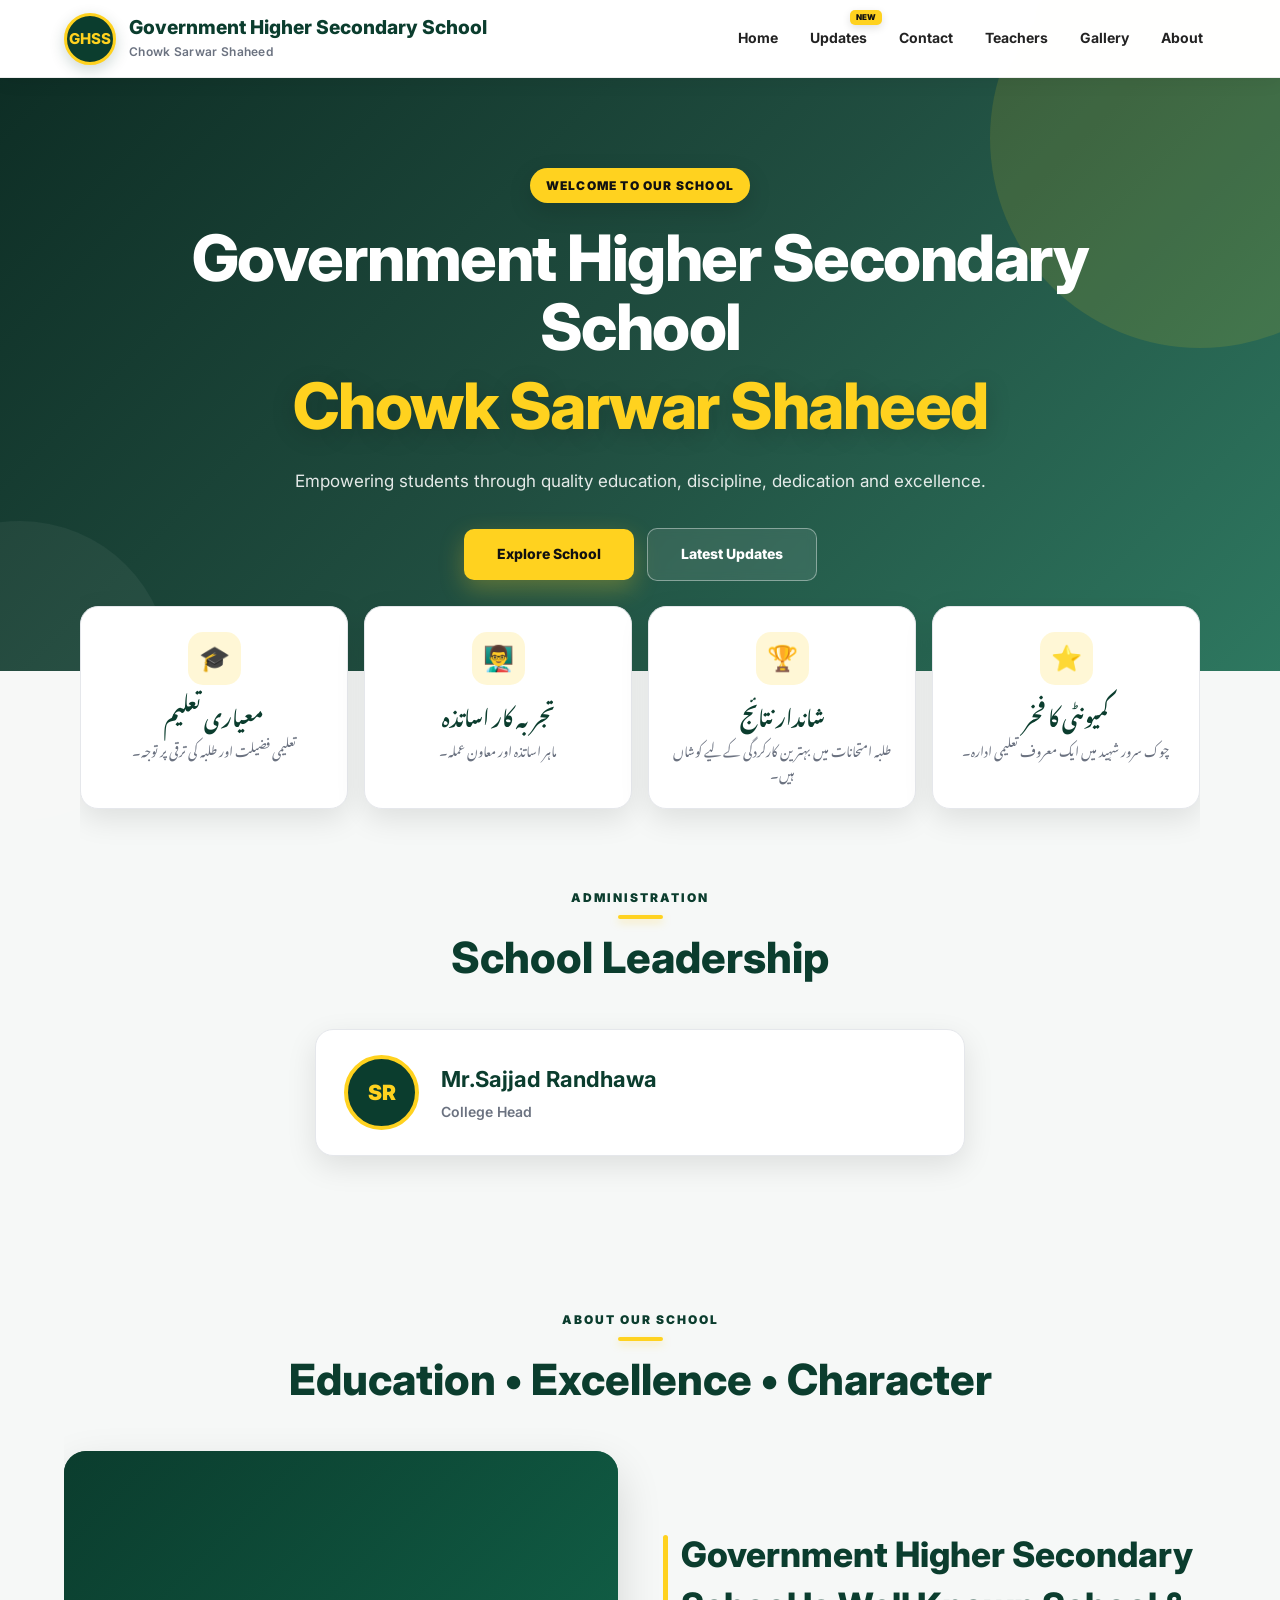
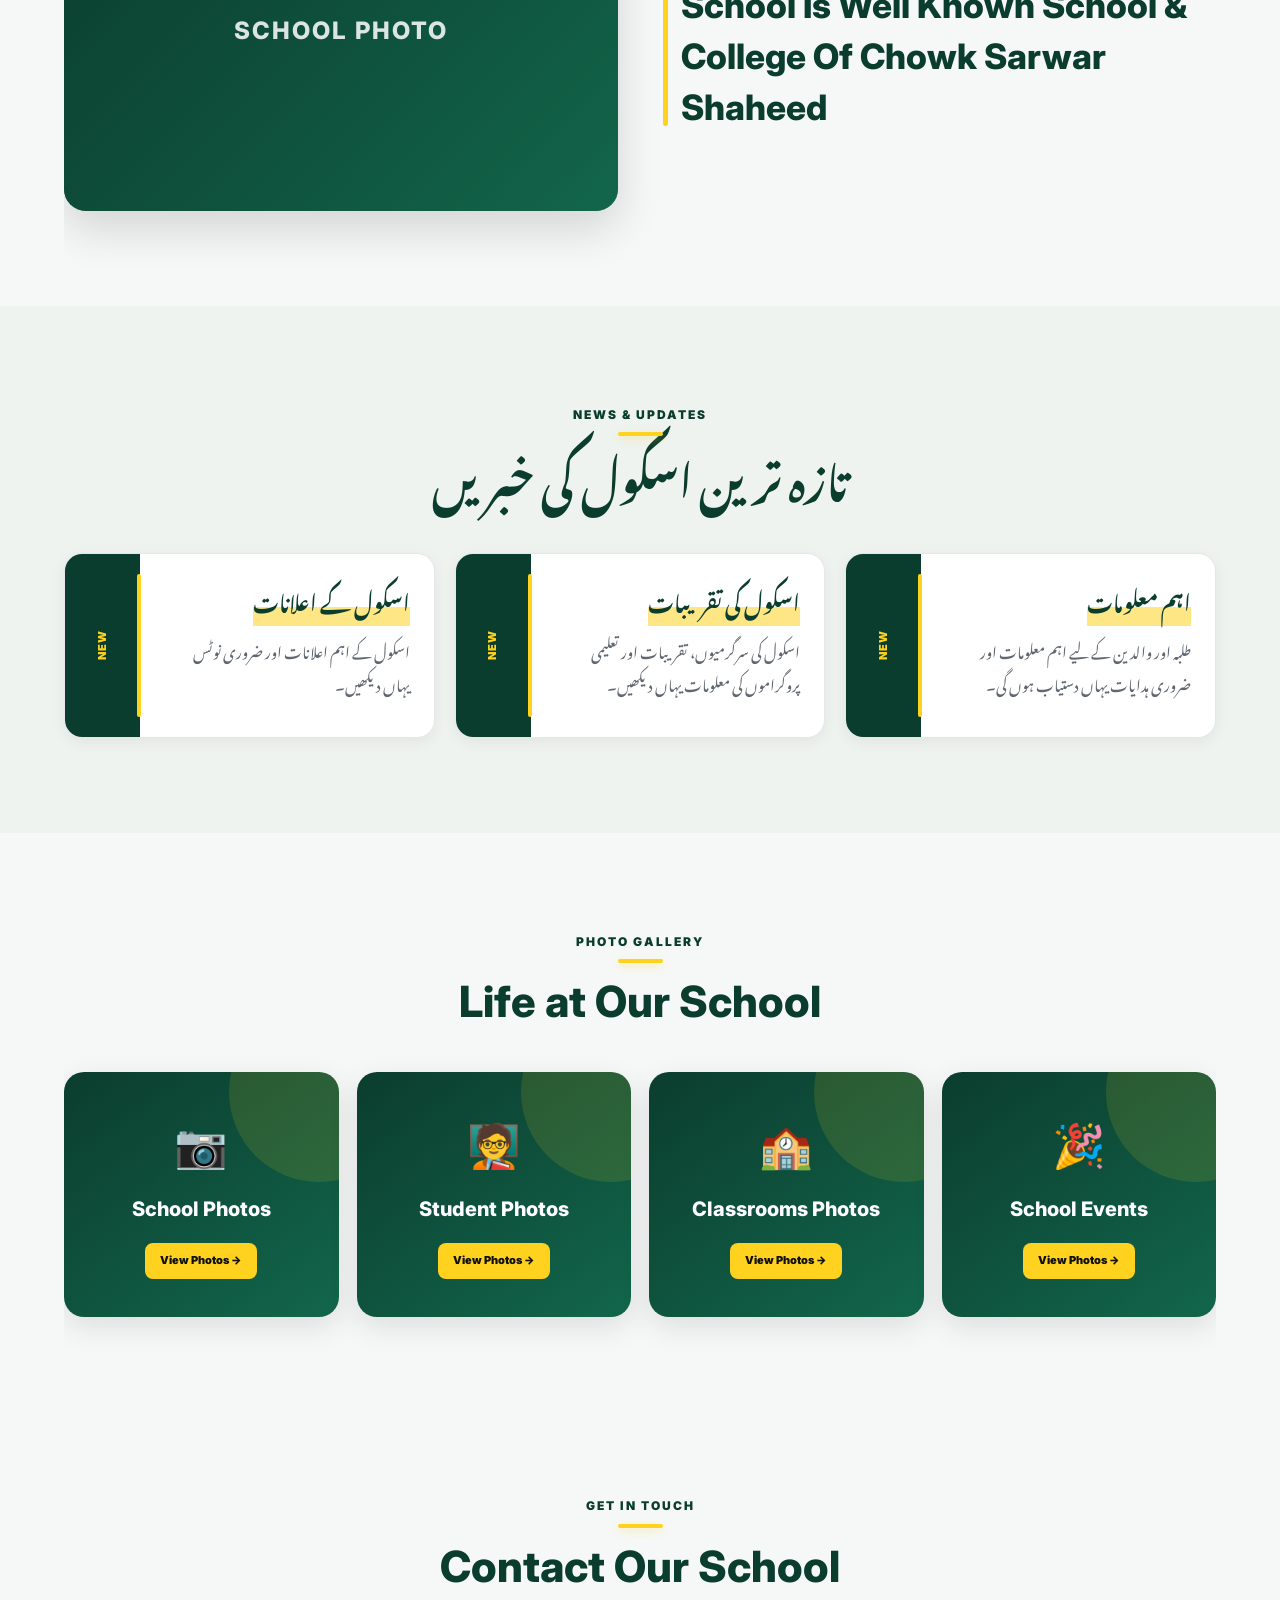
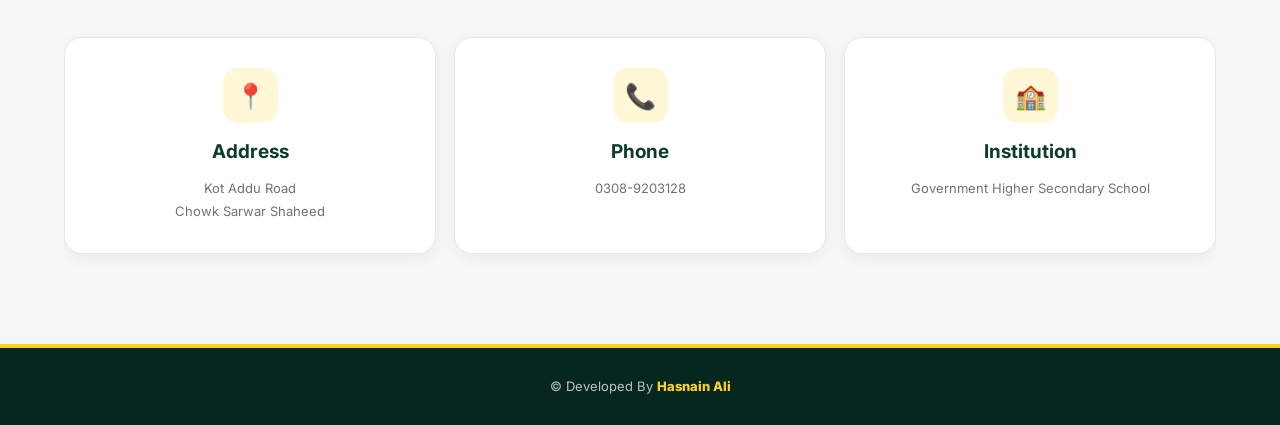
==== commit ddd40e82: "Update index.html" ====
--- a/index.html
+++ b/index.html
@@ -122,7 +122,7 @@
 </section>
 
 
-<!-- ADMINISTRATION -->  <section class="section administration">  
+<!-- ADMINISTRATION -->  <section id="administration" class="section administration">  
 
     <div class="section-heading">  
         <span>ADMINISTRATION</span>  
@@ -233,7 +233,7 @@
         <!-- IMPORTANT INFORMATION -->
         <a href="information.html" class="news-card">
 
-            <<div class="news-date">
+            <div class="news-date">
     <strong>NEW</strong>
             </div>
             <div class="news-content">
--- a/style.css
+++ b/style.css
@@ -1,1681 +1,1982 @@
-@import url('https://fonts.googleapis.com/css2?family=Inter:wght@400;500;600;700;800&display=swap');
-
-/* =========================================
-RESET
-========================================= */
-
-{
-margin: 0;
-padding: 0;
-box-sizing: border-box;
-}
-
+/* =========================================================
+   GOVERNMENT HIGHER SECONDARY SCHOOL
+   CHOWK SARWAR SHAHEED
+   COMPLETE STYLE.CSS
+========================================================= */
+
+
+/* =========================================================
+   GOOGLE FONT
+========================================================= */
+
+@import url('https://fonts.googleapis.com/css2?family=Inter:wght@400;500;600;700;800&family=Noto+Nastaliq+Urdu:wght@400;500;600;700&display=swap');
+
+
+/* =========================================================
+   ROOT VARIABLES
+========================================================= */
+
+:root {
+    --primary: #0b3d2e;
+    --primary-dark: #06271e;
+    --primary-light: #12664b;
+
+    --yellow: #ffd21f;
+    --yellow-light: #ffe66b;
+
+    --white: #ffffff;
+    --black: #111111;
+
+    --text: #252525;
+    --muted: #6b7280;
+
+    --background: #f6f8f7;
+    --card: #ffffff;
+
+    --border: #e5e7eb;
+
+    --shadow-sm: 0 4px 15px rgba(0, 0, 0, 0.06);
+    --shadow-md: 0 10px 30px rgba(0, 0, 0, 0.10);
+    --shadow-lg: 0 18px 45px rgba(0, 0, 0, 0.14);
+
+    --radius: 18px;
+
+    --container: 1180px;
+}
+
+
+/* =========================================================
+   RESET
+========================================================= */
+
+* {
+    margin: 0;
+    padding: 0;
+    box-sizing: border-box;
+}
 
 html {
-scroll-behavior: smooth;
+    scroll-behavior: smooth;
+    width: 100%;
+    overflow-x: hidden;
 }
 
 body {
-font-family: 'Inter', sans-serif;
-background: #f7f9fc;
-color: #172033;
-line-height: 1.7;
+    width: 100%;
+    min-height: 100vh;
+
+    font-family: 'Inter', Arial, sans-serif;
+
+    color: var(--text);
+    background: var(--background);
+
+    overflow-x: hidden;
+
+    line-height: 1.6;
+
+    -webkit-font-smoothing: antialiased;
+    text-rendering: optimizeLegibility;
+}
+
+img {
+    max-width: 100%;
+    height: auto;
+    display: block;
 }
 
 a {
-text-decoration: none;
-color: inherit;
-}
-
-/* =========================================
-HEADER
-========================================= */
-
+    text-decoration: none;
+    color: inherit;
+}
+
+button,
+a {
+    -webkit-tap-highlight-color: transparent;
+}
+
+section {
+    width: 100%;
+    max-width: 100%;
+}
+
+
+/* =========================================================
+   PREVENT HORIZONTAL WEBSITE MOVEMENT
+========================================================= */
+
+html,
+body,
+header,
+main,
+section,
+footer {
+    max-width: 100%;
+}
+
+.hero,
+.quick-info,
+.section,
+.footer,
 .header {
-background: #ffffff;
-min-height: 82px;
-padding: 14px 6%;
-display: flex;
-align-items: center;
-justify-content: space-between;
-gap: 30px;
-position: sticky;
-top: 0;
-z-index: 1000;
-box-shadow: 0 4px 20px rgba(0,0,0,0.07);
-}
+    overflow-x: clip;
+}
+
+
+/* =========================================================
+   HEADER
+========================================================= */
+
+.header {
+    position: sticky;
+    top: 0;
+    z-index: 999;
+
+    width: 100%;
+
+    min-height: 78px;
+
+    display: flex;
+    align-items: center;
+    justify-content: space-between;
+
+    padding: 12px 5%;
+
+    background: rgba(255, 255, 255, 0.97);
+
+    border-bottom: 1px solid rgba(0, 0, 0, 0.07);
+
+    box-shadow: 0 4px 18px rgba(0, 0, 0, 0.06);
+
+    backdrop-filter: blur(12px);
+}
+
+
+/* =========================================================
+   LOGO AREA
+========================================================= */
 
 .logo-area {
-display: flex;
-align-items: center;
-gap: 13px;
+    display: flex;
+    align-items: center;
+    gap: 13px;
+
+    min-width: 0;
 }
 
 .school-logo {
-width: 52px;
-height: 52px;
-border-radius: 50%;
-background: #0b5d45;
-color: white;
-display: flex;
-align-items: center;
-justify-content: center;
-font-size: 13px;
-font-weight: 800;
+    width: 52px;
+    height: 52px;
+
+    flex: 0 0 52px;
+
+    display: flex;
+    align-items: center;
+    justify-content: center;
+
+    border-radius: 50%;
+
+    background: var(--primary);
+    color: var(--yellow);
+
+    font-size: 15px;
+    font-weight: 800;
+
+    border: 3px solid var(--yellow);
+
+    box-shadow: 0 5px 15px rgba(11, 61, 46, 0.2);
 }
 
 .logo-area h1 {
-font-size: 16px;
-font-weight: 800;
-line-height: 1.3;
+    font-size: clamp(14px, 1.5vw, 20px);
+
+    line-height: 1.2;
+
+    color: var(--primary);
+
+    font-weight: 800;
+
+    white-space: nowrap;
 }
 
 .logo-area p {
-font-size: 12px;
-color: #0b7a59;
-font-weight: 600;
-}
+    margin-top: 3px;
+
+    color: var(--muted);
+
+    font-size: 12px;
+    font-weight: 600;
+
+    letter-spacing: 0.3px;
+}
+
+
+/* =========================================================
+   NAVBAR
+========================================================= */
 
 .navbar {
-display: flex;
-align-items: center;
-gap: 22px;
+    display: flex;
+    align-items: center;
+    justify-content: flex-end;
+
+    gap: 6px;
+
+    flex-wrap: wrap;
 }
 
 .navbar a {
-font-size: 13px;
-font-weight: 600;
-color: #30394d;
-transition: 0.3s;
+    position: relative;
+
+    padding: 10px 13px;
+
+    color: #222;
+
+    font-size: 14px;
+    font-weight: 700;
+
+    border-radius: 9px;
+
+    transition:
+        color 0.25s ease,
+        background 0.25s ease,
+        transform 0.25s ease;
 }
 
 .navbar a:hover {
-color: #0b7a59;
-}
-
-/* =========================================
-HERO
-========================================= */
+    color: var(--primary);
+
+    background: rgba(11, 61, 46, 0.07);
+
+    transform: translateY(-2px);
+}
+
+
+/* Yellow underline */
+
+.navbar a::after {
+    content: "";
+
+    position: absolute;
+
+    left: 50%;
+    bottom: 4px;
+
+    width: 0;
+    height: 3px;
+
+    border-radius: 20px;
+
+    background: var(--yellow);
+
+    transform: translateX(-50%);
+
+    transition: width 0.25s ease;
+}
+
+.navbar a:hover::after {
+    width: 55%;
+}
+
+
+/* =========================================================
+   NEW BADGE
+========================================================= */
+
+.update-link {
+    position: relative;
+}
+
+.new-badge {
+    position: absolute;
+
+    top: -7px;
+    right: -2px;
+
+    padding: 2px 6px;
+
+    background: var(--yellow);
+
+    color: #111;
+
+    font-size: 8px;
+    font-weight: 900;
+
+    line-height: 1.3;
+
+    border-radius: 5px;
+
+    box-shadow: 0 3px 8px rgba(0, 0, 0, 0.12);
+
+    animation: newPulse 1.8s infinite;
+}
+
+@keyframes newPulse {
+
+    0%,
+    100% {
+        transform: scale(1);
+    }
+
+    50% {
+        transform: scale(1.08);
+    }
+}
+
+
+/* =========================================================
+   HERO
+========================================================= */
 
 .hero {
-min-height: 650px;
-display: flex;
-align-items: center;
-position: relative;
-overflow: hidden;
-
-background:  
-    linear-gradient(  
-        90deg,  
-        rgba(5,35,27,0.94),  
-        rgba(7,72,53,0.82),  
-        rgba(7,72,53,0.45)  
-    ),  
-    url('https://images.unsplash.com/photo-1564981797816-1043664bf78d?auto=format&fit=crop&w=1800&q=85');  
-
-background-size: cover;  
-background-position: center;
-
-}
+    position: relative;
+
+    min-height: 590px;
+
+    display: flex;
+    align-items: center;
+    justify-content: center;
+
+    padding: 90px 5%;
+
+    background:
+        linear-gradient(
+            135deg,
+            rgba(6, 39, 30, 0.97),
+            rgba(11, 61, 46, 0.91),
+            rgba(18, 102, 75, 0.88)
+        );
+
+    isolation: isolate;
+}
+
+
+/* Decorative circles */
+
+.hero::before {
+    content: "";
+
+    position: absolute;
+
+    width: 420px;
+    height: 420px;
+
+    right: -130px;
+    top: -150px;
+
+    border-radius: 50%;
+
+    background: rgba(255, 210, 31, 0.12);
+
+    z-index: -1;
+}
+
+.hero::after {
+    content: "";
+
+    position: absolute;
+
+    width: 300px;
+    height: 300px;
+
+    left: -130px;
+    bottom: -150px;
+
+    border-radius: 50%;
+
+    background: rgba(255, 255, 255, 0.05);
+
+    z-index: -1;
+}
+
+
+/* =========================================================
+   HERO CONTENT
+========================================================= */
 
 .hero-content {
-width: 90%;
-max-width: 1100px;
-margin: auto;
-color: white;
+    width: 100%;
+    max-width: 900px;
+
+    text-align: center;
+
+    color: white;
 }
 
 .welcome {
-display: inline-block;
-padding: 7px 15px;
-border: 1px solid rgba(255,255,255,0.4);
-border-radius: 50px;
-font-size: 11px;
-font-weight: 700;
-letter-spacing: 1.5px;
-margin-bottom: 22px;
+    display: inline-block;
+
+    margin-bottom: 20px;
+
+    padding: 8px 16px;
+
+    border-radius: 50px;
+
+    background: var(--yellow);
+
+    color: #111;
+
+    font-size: 12px;
+    font-weight: 900;
+
+    letter-spacing: 1.2px;
+
+    box-shadow: 0 8px 25px rgba(0, 0, 0, 0.14);
 }
 
 .hero h2 {
-max-width: 850px;
-font-size: clamp(38px, 6vw, 70px);
-line-height: 1.08;
-font-weight: 800;
+    font-size: clamp(35px, 5vw, 67px);
+
+    line-height: 1.08;
+
+    font-weight: 800;
+
+    letter-spacing: -1.5px;
+
+    margin-bottom: 25px;
 }
 
 .hero h2 strong {
-display: block;
-color: #7ee2bb;
-}
-
-.hero p {
-max-width: 650px;
-margin: 25px 0;
-font-size: 17px;
-color: rgba(255,255,255,0.88);
-}
+    display: block;
+
+    margin-top: 10px;
+
+    color: var(--yellow);
+
+    font-weight: 800;
+
+    text-shadow: 0 5px 25px rgba(0, 0, 0, 0.18);
+}
+
+.hero-content p {
+    max-width: 700px;
+
+    margin: 0 auto 32px;
+
+    color: rgba(255, 255, 255, 0.88);
+
+    font-size: 17px;
+
+    line-height: 1.8;
+}
+
+
+/* =========================================================
+   HERO BUTTONS
+========================================================= */
 
 .hero-buttons {
-display: flex;
-gap: 14px;
-flex-wrap: wrap;
+    display: flex;
+
+    align-items: center;
+    justify-content: center;
+
+    gap: 13px;
+
+    flex-wrap: wrap;
 }
 
 .btn {
-padding: 13px 23px;
-border-radius: 7px;
-font-size: 13px;
-font-weight: 700;
-transition: 0.3s;
+    display: inline-flex;
+
+    align-items: center;
+    justify-content: center;
+
+    min-width: 170px;
+
+    padding: 14px 23px;
+
+    border-radius: 10px;
+
+    font-size: 14px;
+    font-weight: 800;
+
+    transition:
+        transform 0.25s ease,
+        box-shadow 0.25s ease,
+        background 0.25s ease;
+}
+
+.btn:hover {
+    transform: translateY(-4px);
 }
 
 .btn.primary {
-background: #ffffff;
-color: #075b42;
+    background: var(--yellow);
+
+    color: #111;
+
+    box-shadow: 0 9px 25px rgba(255, 210, 31, 0.28);
+}
+
+.btn.primary:hover {
+    background: var(--yellow-light);
+
+    box-shadow: 0 13px 32px rgba(255, 210, 31, 0.38);
 }
 
 .btn.secondary {
-border: 1px solid rgba(255,255,255,0.5);
-color: white;
-}
-
-.btn:hover {
-transform: translateY(-3px);
-}
-
-/* =========================================
-QUICK INFO
-========================================= */
+    background: rgba(255, 255, 255, 0.09);
+
+    color: white;
+
+    border: 1px solid rgba(255, 255, 255, 0.4);
+
+    backdrop-filter: blur(5px);
+}
+
+.btn.secondary:hover {
+    background: white;
+    color: var(--primary);
+}
+
+
+/* =========================================================
+   QUICK INFORMATION
+========================================================= */
 
 .quick-info {
-width: 90%;
-max-width: 1150px;
-margin: -55px auto 0;
-position: relative;
-z-index: 5;
-
-display: grid;  
-grid-template-columns: repeat(4, 1fr);  
-
-background: white;  
-border-radius: 14px;  
-box-shadow: 0 15px 45px rgba(0,0,0,0.10);  
-overflow: hidden;
-
-}
+    position: relative;
+    z-index: 5;
+
+    width: min(1120px, 90%);
+
+    margin: -65px auto 0;
+
+    display: grid;
+
+    grid-template-columns: repeat(4, 1fr);
+
+    gap: 16px;
+}
+
+
+/* =========================================================
+   INFO CARD
+========================================================= */
 
 .info-card {
-padding: 30px 22px;
-border-right: 1px solid #edf0f4;
-}
-
-.info-card:last-child {
-border-right: none;
-}
-
-.info-card span {
-font-size: 27px;
+    min-height: 190px;
+
+    padding: 25px 20px;
+
+    background: var(--white);
+
+    border: 1px solid var(--border);
+
+    border-radius: var(--radius);
+
+    text-align: center;
+
+    box-shadow: var(--shadow-md);
+
+    transition:
+        transform 0.3s ease,
+        box-shadow 0.3s ease;
+}
+
+.info-card:hover {
+    transform: translateY(-8px);
+
+    box-shadow: var(--shadow-lg);
+}
+
+.info-card > span {
+    display: flex;
+
+    align-items: center;
+    justify-content: center;
+
+    width: 53px;
+    height: 53px;
+
+    margin: 0 auto 13px;
+
+    border-radius: 15px;
+
+    background: rgba(255, 210, 31, 0.18);
+
+    font-size: 25px;
 }
 
 .info-card h3 {
-margin-top: 12px;
-font-size: 15px;
+    color: var(--primary);
+
+    font-size: 20px;
+
+    margin-bottom: 7px;
 }
 
 .info-card p {
-margin-top: 5px;
-font-size: 12px;
-color: #687386;
-}
-
-/* =========================================
-GENERAL SECTION
-========================================= */
+    color: var(--muted);
+
+    font-size: 13px;
+
+    line-height: 1.8;
+}
+
+
+/* =========================================================
+   GENERAL SECTION
+========================================================= */
 
 .section {
-width: 90%;
-max-width: 1150px;
-margin: auto;
-padding: 100px 0;
-}
+    width: min(var(--container), 90%);
+
+    margin: 0 auto;
+
+    padding: 95px 0;
+}
+
+
+/* =========================================================
+   SECTION HEADING
+========================================================= */
 
 .section-heading {
-margin-bottom: 50px;
-}
-
-.section-heading span {
-color: #0b8b64;
-font-size: 11px;
-font-weight: 800;
-letter-spacing: 2px;
+    text-align: center;
+
+    margin-bottom: 45px;
+}
+
+.section-heading > span {
+    position: relative;
+
+    display: inline-block;
+
+    margin-bottom: 13px;
+
+    color: var(--primary);
+
+    font-size: 12px;
+
+    font-weight: 900;
+
+    letter-spacing: 2px;
+}
+
+
+/* Yellow line */
+
+.section-heading > span::after {
+    content: "";
+
+    display: block;
+
+    width: 45px;
+    height: 4px;
+
+    margin: 8px auto 0;
+
+    border-radius: 20px;
+
+    background: var(--yellow);
+
+    box-shadow: 0 3px 8px rgba(255, 210, 31, 0.35);
 }
 
 .section-heading h2 {
-margin-top: 8px;
-font-size: clamp(28px, 4vw, 43px);
-line-height: 1.2;
-}
-
-/* =========================================
-ABOUT
-========================================= */
+    color: var(--primary);
+
+    font-size: clamp(28px, 4vw, 43px);
+
+    line-height: 1.2;
+
+    font-weight: 800;
+}
+
+
+/* =========================================================
+   ADMINISTRATION
+========================================================= */
+
+.administration {
+    padding-top: 75px;
+}
+
+.leader-card {
+    width: min(650px, 100%);
+
+    margin: 0 auto;
+
+    display: flex;
+
+    align-items: center;
+
+    gap: 22px;
+
+    padding: 25px 28px;
+
+    background: white;
+
+    border-radius: var(--radius);
+
+    border: 1px solid var(--border);
+
+    box-shadow: var(--shadow-md);
+
+    transition: 0.3s ease;
+}
+
+.leader-card:hover {
+    transform: translateY(-6px);
+
+    box-shadow: var(--shadow-lg);
+}
+
+.leader-avatar {
+    width: 75px;
+    height: 75px;
+
+    flex: 0 0 75px;
+
+    display: flex;
+
+    align-items: center;
+    justify-content: center;
+
+    border-radius: 50%;
+
+    background: var(--primary);
+
+    color: var(--yellow);
+
+    border: 4px solid var(--yellow);
+
+    font-size: 21px;
+
+    font-weight: 900;
+}
+
+.leader-card h3 {
+    color: var(--primary);
+
+    font-size: 22px;
+
+    margin-bottom: 4px;
+}
+
+.leader-card p {
+    color: var(--muted);
+
+    font-size: 14px;
+
+    font-weight: 600;
+}
+
+
+/* =========================================================
+   ABOUT
+========================================================= */
+
+.about {
+    padding-top: 55px;
+}
 
 .about-content {
-display: grid;
-grid-template-columns: 0.9fr 1.1fr;
-gap: 65px;
-align-items: center;
+    display: grid;
+
+    grid-template-columns: 1fr 1fr;
+
+    gap: 45px;
+
+    align-items: center;
 }
 
 .about-image {
-min-height: 430px;
+    min-height: 360px;
+
+    border-radius: 22px;
+
+    overflow: hidden;
+
+    background:
+        linear-gradient(
+            135deg,
+            var(--primary),
+            var(--primary-light)
+        );
+
+    box-shadow: var(--shadow-lg);
 }
 
 .placeholder-image {
-height: 100%;
-min-height: 430px;
-border-radius: 16px;
-
-background:  
-    linear-gradient(rgba(7,72,53,0.25), rgba(7,72,53,0.25)),  
-    url('https://images.unsplash.com/photo-1580582932707-520aed937b7b?auto=format&fit=crop&w=1000&q=80');  
-
-background-size: cover;  
-background-position: center;  
-
-display: flex;  
-align-items: flex-end;  
-padding: 25px;  
-color: white;  
-font-weight: 800;  
-letter-spacing: 1px;
-
+    width: 100%;
+    min-height: 360px;
+
+    display: flex;
+
+    align-items: center;
+    justify-content: center;
+
+    text-align: center;
+
+    color: rgba(255, 255, 255, 0.85);
+
+    font-size: 24px;
+
+    font-weight: 800;
+
+    letter-spacing: 2px;
+
+    background:
+        linear-gradient(
+            135deg,
+            rgba(11, 61, 46, 0.9),
+            rgba(18, 102, 75, 0.75)
+        );
 }
 
 .about-text h3 {
-font-size: 25px;
-margin-bottom: 18px;
-}
-
-.about-text p {
-color: #697386;
-font-size: 14px;
-margin-bottom: 13px;
-}
-
-/* =========================================
-ACADEMICS
-========================================= */
-
-.academics {
-max-width: none;
-width: 100%;
-padding-left: 5%;
-padding-right: 5%;
-background: #eef7f3;
-}
-
-.cards {
-max-width: 1150px;
-margin: auto;
-display: grid;
-grid-template-columns: repeat(3, 1fr);
-gap: 22px;
-}
-
-.card {
-background: white;
-padding: 35px;
-border-radius: 14px;
-transition: 0.3s;
-border: 1px solid #e8eee9;
-}
-
-.card:hover {
-transform: translateY(-7px);
-box-shadow: 0 15px 35px rgba(0,0,0,0.08);
-}
-
-.card-icon {
-font-size: 32px;
-margin-bottom: 17px;
-}
-
-.card h3 {
-font-size: 17px;
-margin-bottom: 10px;
-}
-
-.card p {
-color: #697386;
-font-size: 13px;
-}
-
-/* =========================================
-NEWS
-========================================= */
+    position: relative;
+
+    color: var(--primary);
+
+    font-size: clamp(24px, 3vw, 35px);
+
+    line-height: 1.45;
+
+    font-weight: 800;
+
+    padding-left: 18px;
+}
+
+.about-text h3::before {
+    content: "";
+
+    position: absolute;
+
+    left: 0;
+    top: 6px;
+
+    width: 5px;
+    height: calc(100% - 12px);
+
+    border-radius: 20px;
+
+    background: var(--yellow);
+}
+
+
+/* =========================================================
+   UPDATES SECTION
+========================================================= */
+
+.updates {
+    width: 100%;
+
+    max-width: none;
+
+    padding-left: max(5%, calc((100% - var(--container)) / 2));
+    padding-right: max(5%, calc((100% - var(--container)) / 2));
+
+    background: #eef3f0;
+}
+
+.updates-heading h2 {
+    font-family: 'Noto Nastaliq Urdu', serif;
+
+    direction: rtl;
+
+    font-weight: 700;
+
+    padding-bottom: 7px;
+}
+
+
+/* =========================================================
+   NEWS GRID
+========================================================= */
 
 .news-grid {
-display: grid;
-grid-template-columns: repeat(3, 1fr);
-gap: 22px;
-}
+    display: grid;
+
+    grid-template-columns: repeat(3, 1fr);
+
+    gap: 20px;
+}
+
+
+/* =========================================================
+   NEWS CARD
+========================================================= */
 
 .news-card {
-background: white;
-border-radius: 13px;
-padding: 25px;
-display: flex;
-gap: 18px;
-border: 1px solid #e9edf2;
-transition: 0.3s;
+    position: relative;
+
+    display: flex;
+
+    align-items: stretch;
+
+    min-height: 185px;
+
+    overflow: hidden;
+
+    background: white;
+
+    border: 1px solid var(--border);
+
+    border-radius: 18px;
+
+    box-shadow: var(--shadow-sm);
+
+    transition:
+        transform 0.3s ease,
+        box-shadow 0.3s ease;
 }
 
 .news-card:hover {
-transform: translateY(-5px);
-box-shadow: 0 15px 30px rgba(0,0,0,0.07);
-}
+    transform: translateY(-8px);
+
+    box-shadow: var(--shadow-lg);
+}
+
+
+/* Left yellow date */
 
 .news-date {
-min-width: 60px;
-height: 60px;
-border-radius: 10px;
-background: #e4f5ee;
-color: #087953;
-display: flex;
-align-items: center;
-justify-content: center;
-text-align: center;
-font-size: 10px;
-font-weight: 800;
-}
-
-.news-card h3 {
-font-size: 16px;
-margin-bottom: 7px;
-}
-
-.news-card p {
-font-size: 12px;
-color: #697386;
-}
-
-/* =========================================
-ACHIEVEMENTS
-========================================= */
-
-.achievements {
-max-width: none;
-width: 100%;
-padding-left: 5%;
-padding-right: 5%;
-background: #082f25;
-color: white;
-}
-
-.achievement-grid {
-max-width: 1150px;
-margin: auto;
-display: grid;
-grid-template-columns: repeat(3, 1fr);
-gap: 25px;
-}
-
-.achievement {
-padding: 30px;
-border: 1px solid rgba(255,255,255,0.15);
-border-radius: 14px;
-}
-
-.achievement strong {
-font-size: 35px;
-color: #72d6b1;
-}
-
-.achievement h3 {
-margin: 10px 0;
-}
-
-.achievement p {
-color: rgba(255,255,255,0.65);
-font-size: 13px;
-}
-
-/* =========================================
-GALLERY
-========================================= */
+    width: 75px;
+
+    flex: 0 0 75px;
+
+    display: flex;
+
+    align-items: center;
+    justify-content: center;
+
+    background: var(--primary);
+
+    position: relative;
+}
+
+.news-date::after {
+    content: "";
+
+    position: absolute;
+
+    right: -1px;
+    top: 20px;
+    bottom: 20px;
+
+    width: 4px;
+
+    background: var(--yellow);
+
+    border-radius: 10px;
+}
+
+.news-date strong {
+    color: var(--yellow);
+
+    font-size: 11px;
+
+    font-weight: 900;
+
+    letter-spacing: 1px;
+
+    transform: rotate(-90deg);
+}
+
+
+/* =========================================================
+   NEWS CONTENT - RTL URDU
+========================================================= */
+
+.news-content {
+    flex: 1;
+
+    padding: 25px 24px;
+
+    direction: rtl;
+
+    text-align: right;
+
+    min-width: 0;
+}
+
+.news-content h3 {
+    position: relative;
+
+    display: inline;
+
+    color: var(--primary);
+
+    font-family: 'Noto Nastaliq Urdu', serif;
+
+    font-size: 21px;
+
+    font-weight: 700;
+
+    line-height: 2;
+
+    background:
+        linear-gradient(
+            transparent 65%,
+            rgba(255, 210, 31, 0.55) 65%
+        );
+
+    box-decoration-break: clone;
+    -webkit-box-decoration-break: clone;
+}
+
+.news-content p {
+    margin-top: 12px;
+
+    color: #606770;
+
+    font-family: 'Noto Nastaliq Urdu', serif;
+
+    font-size: 15px;
+
+    line-height: 2.2;
+
+    text-align: right;
+}
+
+
+/* =========================================================
+   GALLERY
+========================================================= */
 
 .gallery {
-text-align: center;
+    background: transparent;
 }
 
 .gallery-grid {
-display: grid;
-grid-template-columns: repeat(4, 1fr);
-gap: 18px;
+    display: grid;
+
+    grid-template-columns: repeat(4, 1fr);
+
+    gap: 18px;
 }
 
 .gallery-item {
-position: relative;
-height: 230px;
-border-radius: 16px;
-overflow: hidden;
-
-background:  
-    linear-gradient(  
-        180deg,  
-        rgba(0,0,0,0.05) 15%,  
-        rgba(0,35,25,0.88) 100%  
-    ),  
-    url('https://images.unsplash.com/photo-1509062522246-3755977927d7?auto=format&fit=crop&w=800&q=80');  
-
-background-size: cover;  
-background-position: center;  
-
-display: flex;  
-align-items: flex-end;  
-color: white;  
-
-border: 1px solid rgba(255,255,255,0.12);  
-
-box-shadow:  
-    0 10px 25px rgba(0,0,0,0.10);  
-
-transition:  
-    transform 0.35s ease,  
-    box-shadow 0.35s ease;
-
+    position: relative;
+
+    min-height: 245px;
+
+    display: flex;
+
+    align-items: center;
+    justify-content: center;
+
+    overflow: hidden;
+
+    border-radius: 20px;
+
+    background:
+        linear-gradient(
+            145deg,
+            var(--primary),
+            var(--primary-light)
+        );
+
+    box-shadow: var(--shadow-md);
+
+    transition:
+        transform 0.35s ease,
+        box-shadow 0.35s ease;
+}
+
+.gallery-item::before {
+    content: "";
+
+    position: absolute;
+
+    width: 180px;
+    height: 180px;
+
+    right: -70px;
+    top: -70px;
+
+    border-radius: 50%;
+
+    background: rgba(255, 210, 31, 0.12);
+
+    transition: 0.4s ease;
+}
+
+.gallery-item:hover {
+    transform: translateY(-9px);
+
+    box-shadow: var(--shadow-lg);
+}
+
+.gallery-item:hover::before {
+    transform: scale(1.5);
 }
 
 .gallery-content {
-width: 100%;
-padding: 25px;
-text-align: left;
-position: relative;
-z-index: 2;
+    position: relative;
+    z-index: 2;
+
+    text-align: center;
+
+    color: white;
+
+    padding: 25px;
 }
 
 .gallery-icon {
-width: 48px;
-height: 48px;
-
-display: flex;  
-align-items: center;  
-justify-content: center;  
-
-margin-bottom: 12px;  
-border-radius: 13px;  
-
-background: rgba(255,255,255,0.16);  
-border: 1px solid rgba(255,255,255,0.28);  
-
-backdrop-filter: blur(7px);  
-font-size: 24px;
-
+    display: block;
+
+    font-size: 43px;
+
+    margin-bottom: 13px;
+
+    transition: transform 0.3s ease;
+}
+
+.gallery-item:hover .gallery-icon {
+    transform: scale(1.12);
 }
 
 .gallery-content h3 {
-margin: 0 0 11px;
-font-size: 21px;
-font-weight: 800;
-line-height: 1.2;
-color: #ffffff;
+    font-size: 20px;
+
+    margin-bottom: 18px;
+
+    font-weight: 800;
 }
 
 .gallery-button {
-display: inline-block;
-
-padding: 7px 13px;  
-
-background: rgba(255,255,255,0.17);  
-border: 1px solid rgba(255,255,255,0.48);  
-
-border-radius: 20px;  
-color: white;  
-
-font-size: 11px;  
-font-weight: 700;  
-
-backdrop-filter: blur(6px);  
-
-transition:  
-    background 0.3s ease,  
-    color 0.3s ease,  
-    transform 0.3s ease;
-
-}
-
-.gallery-item:hover {
-transform: translateY(-7px);
-
-box-shadow:  
-    0 18px 40px rgba(0,0,0,0.18);
-
+    display: inline-block;
+
+    padding: 9px 15px;
+
+    border-radius: 8px;
+
+    background: var(--yellow);
+
+    color: #111;
+
+    font-size: 11px;
+
+    font-weight: 900;
+
+    transition: 0.25s ease;
 }
 
 .gallery-item:hover .gallery-button {
-background: #ffffff;
-color: #075c45;
-transform: translateX(3px);
-}
-
-/* =========================================
-ADMINISTRATION
-========================================= */
-
-.administration {
-text-align: center;
-}
-
-.leader-card {
-max-width: 500px;
-margin: auto;
-padding: 35px;
-background: white;
-border-radius: 16px;
-box-shadow: 0 10px 35px rgba(0,0,0,0.07);
-
-display: flex;  
-align-items: center;  
-justify-content: center;  
-gap: 20px;
-
-}
-
-.leader-avatar {
-width: 75px;
-height: 75px;
-border-radius: 50%;
-background: #0b6b4f;
-color: white;
-
-display: flex;  
-align-items: center;  
-justify-content: center;  
-
-font-size: 22px;  
-font-weight: 800;
-
-}
-
-.leader-card h3 {
-font-size: 20px;
-}
-
-.leader-card p {
-color: #0b7a59;
-font-size: 13px;
-font-weight: 700;
-}
-
-/* =========================================
-CONTACT
-========================================= */
+    background: white;
+
+    color: var(--primary);
+}
+
+
+/* =========================================================
+   CONTACT
+========================================================= */
 
 .contact {
-max-width: none;
-width: 100%;
-padding-left: 5%;
-padding-right: 5%;
-background: #eef7f3;
-text-align: center;
+    padding-top: 80px;
+    padding-bottom: 90px;
 }
 
 .contact-grid {
-max-width: 1150px;
-margin: auto;
-display: grid;
-grid-template-columns: repeat(3, 1fr);
-gap: 22px;
+    display: grid;
+
+    grid-template-columns: repeat(3, 1fr);
+
+    gap: 18px;
 }
 
 .contact-box {
-background: white;
-padding: 35px 20px;
-border-radius: 14px;
-}
-
-.contact-box span {
-font-size: 30px;
+    padding: 30px 22px;
+
+    text-align: center;
+
+    background: white;
+
+    border: 1px solid var(--border);
+
+    border-radius: 18px;
+
+    box-shadow: var(--shadow-sm);
+
+    transition: 0.3s ease;
+}
+
+.contact-box:hover {
+    transform: translateY(-7px);
+
+    box-shadow: var(--shadow-md);
+}
+
+.contact-box > span {
+    display: flex;
+
+    align-items: center;
+    justify-content: center;
+
+    width: 55px;
+    height: 55px;
+
+    margin: 0 auto 14px;
+
+    border-radius: 15px;
+
+    background: rgba(255, 210, 31, 0.18);
+
+    font-size: 25px;
 }
 
 .contact-box h3 {
-margin: 12px 0 5px;
+    color: var(--primary);
+
+    font-size: 19px;
+
+    margin-bottom: 9px;
 }
 
 .contact-box p {
-color: #687386;
-font-size: 13px;
-}
-
-/* =========================================
-FOOTER
-========================================= */
+    color: var(--muted);
+
+    font-size: 13px;
+
+    line-height: 1.8;
+}
+
+
+/* =========================================================
+   FOOTER
+========================================================= */
 
 .footer {
-background: #041c16;
-color: white;
-padding: 55px 5% 20px;
+    width: 100%;
+
+    padding: 28px 5%;
+
+    background: var(--primary-dark);
+
+    color: white;
+
+    border-top: 4px solid var(--yellow);
 }
 
 .footer-content {
-max-width: 1150px;
-margin: auto;
-
-display: flex;  
-justify-content: space-between;  
-gap: 30px;
-
-}
-
-.footer h3 {
-margin-bottom: 8px;
-}
-
-.footer p {
-color: rgba(255,255,255,0.6);
-font-size: 12px;
-}
-
-.copyright {
-max-width: 1150px;
-margin: 40px auto 0;
-padding-top: 20px;
-border-top: 1px solid rgba(255,255,255,0.1);
-color: rgba(255,255,255,0.45);
-font-size: 11px;
-text-align: center;
+    width: min(var(--container), 100%);
+
+    margin: auto;
+
+    text-align: center;
 }
 
 .developer {
-width: 100%;
-text-align: center;
-}
-
-/* =========================================
-PREMIUM SCHOOL FEATURES
-========================================= */
-
-.school-features {
-width: 100%;
-padding: 85px 5% 95px;
-
-background:  
-    radial-gradient(  
-        circle at 50% 0%,  
-        rgba(11, 139, 100, 0.12),  
-        transparent 45%  
-    ),  
-    #f7f9fc;  
-
-position: relative;  
-overflow: hidden;
-
-}
-
-.features-heading {
-text-align: center;
-max-width: 850px;
-margin: 0 auto 45px;
-
-animation: featureHeading 0.9s ease both;
-
-}
-
-.features-heading span {
-color: #0b8b64;
-font-size: 11px;
-font-weight: 800;
-letter-spacing: 3px;
-}
-
-.features-heading h2 {
-margin-top: 10px;
-color: #172033;
-
-font-size: clamp(26px, 4vw, 42px);  
-line-height: 1.2;  
-font-weight: 800;
-
-}
-
-.features-heading h2 strong {
-display: block;
-color: #0b7053;
-}
-
-.features-heading p {
-margin-top: 13px;
-color: #748092;
-font-size: 14px;
-font-weight: 600;
-}
-
-/* FOUR CARDS */
-
-.school-features .quick-info {
-width: 100%;
-max-width: 1150px;
-
-margin: 0 auto;  
-
-display: grid;  
-grid-template-columns: repeat(4, 1fr);  
-
-background: transparent;  
-border-radius: 0;  
-box-shadow: none;  
-overflow: visible;  
-
-gap: 18px;
-
-}
-
-/* FEATURE CARD */
-
-.school-features .info-card {
-position: relative;
-
-min-height: 315px;  
-padding: 30px 24px;  
-
-border: 1px solid rgba(11, 93, 69, 0.10);  
-border-radius: 20px;  
-
-background:  
-    linear-gradient(  
-        145deg,  
-        #ffffff 0%,  
-        #f8fcfa 100%  
-    );  
-
-box-shadow:  
-    0 10px 30px rgba(19, 42, 35, 0.07);  
-
-overflow: hidden;  
-
-transition:  
-    transform 0.45s cubic-bezier(.2,.8,.2,1),  
-    box-shadow 0.45s ease,  
-    border-color 0.45s ease;  
-
-animation: featureCardIn 0.8s ease both;
-
-}
-
-/* STAGGER */
-
-.school-features .info-card:nth-child(1) {
-animation-delay: .10s;
-}
-
-.school-features .info-card:nth-child(2) {
-animation-delay: .20s;
-}
-
-.school-features .info-card:nth-child(3) {
-animation-delay: .30s;
-}
-
-.school-features .info-card:nth-child(4) {
-animation-delay: .40s;
-}
-
-/* TOP GREEN LIGHT */
-
-.school-features .info-card::before {
-content: "";
-
-position: absolute;  
-top: 0;  
-left: 0;  
-
-width: 100%;  
-height: 4px;  
-
-background: linear-gradient(  
-    90deg,  
-    #075c45,  
-    #24b887,  
-    #075c45  
-);  
-
-transform: scaleX(0);  
-transform-origin: left;  
-
-transition: transform .45s ease;
-
-}
-
-/* SHINE */
-
-.school-features .info-card::after {
-content: "";
-
-position: absolute;  
-
-top: -80%;  
-left: -100%;  
-
-width: 60%;  
-height: 260%;  
-
-background: linear-gradient(  
-    90deg,  
-    transparent,  
-    rgba(255,255,255,.75),  
-    transparent  
-);  
-
-transform: rotate(20deg);  
-
-transition: left .8s ease;  
-
-pointer-events: none;
-
-}
-
-/* HOVER */
-
-.school-features .info-card:hover {
-transform: translateY(-12px);
-
-border-color: rgba(11, 139, 100, .28);  
-
-box-shadow:  
-    0 20px 45px rgba(19, 42, 35, .13),  
-    0 0 0 1px rgba(11, 139, 100, .05);
-
-}
-
-.school-features .info-card:hover::before {
-transform: scaleX(1);
-}
-
-.school-features .info-card:hover::after {
-left: 140%;
-}
-
-/* ICON */
-
-.school-features .info-icon {
-width: 62px;
-height: 62px;
-
-display: flex;  
-align-items: center;  
-justify-content: center;  
-
-border-radius: 17px;  
-
-background: linear-gradient(  
-    145deg,  
-    #e3f7ef,  
-    #ffffff  
-);  
-
-font-size: 31px;  
-
-box-shadow:  
-    0 7px 20px rgba(11, 139, 100, .10);  
-
-margin-bottom: 25px;  
-
-transition:  
-    transform .45s ease,  
-    box-shadow .45s ease;
-
-}
-
-.school-features .info-card:hover .info-icon {
-transform:
-translateY(-5px)
-rotate(-4deg)
-scale(1.08);
-
-box-shadow:  
-    0 12px 25px rgba(11, 139, 100, .18);
-
-}
-
-/* NUMBER */
-
-.school-features .info-number {
-position: absolute;
-
-top: 25px;  
-right: 23px;  
-
-color: #dcece6;  
-
-font-size: 34px;  
-font-weight: 800;  
-
-line-height: 1;  
-
-transition: color .4s ease;
-
-}
-
-.school-features .info-card:hover .info-number {
-color: #c5e4d9;
-}
-
-/* TITLE */
-
-.school-features .info-card h3 {
-position: relative;
-
-margin: 0 0 10px;  
-
-color: #172033;  
-
-font-size: 18px;  
-font-weight: 800;  
-
-transition: color .3s ease;
-
-}
-
-.school-features .info-card:hover h3 {
-color: #087654;
-}
-
-/* DESCRIPTION */
-
-.school-features .info-card p {
-position: relative;
-
-margin: 0;  
-
-color: #697386;  
-
-font-size: 13px;  
-
-line-height: 1.75;
-
-}
-
-/* GREEN LINE */
-
-.card-line {
-width: 35px;
-height: 3px;
-
-margin-top: 22px;  
-
-border-radius: 20px;  
-
-background: #0b8b64;  
-
-transition:  
-    width .45s ease,  
-    box-shadow .45s ease;
-
-}
-
-.school-features .info-card:hover .card-line {
-width: 70px;
-
-box-shadow:  
-    0 0 12px rgba(11, 139, 100, .35);
-
-}
-
-/* =========================================
-ANIMATIONS
-========================================= */
-
-@keyframes featureCardIn {
-
-from {  
-    opacity: 0;  
-    transform: translateY(35px);  
-}  
-
-to {  
-    opacity: 1;  
-    transform: translateY(0);  
-}
-
-}
-
-@keyframes featureHeading {
-
-from {  
-    opacity: 0;  
-    transform: translateY(-20px);  
-}  
-
-to {  
-    opacity: 1;  
-    transform: translateY(0);  
-}
-
-}
-
-/* =========================================
-TABLET
-========================================= */
-
-@media (max-width: 900px) {
-
-.header {  
-    flex-direction: column;  
-    align-items: flex-start;  
-    gap: 8px;  
-}  
-
-.navbar {  
-    width: 100%;  
-    overflow-x: auto;  
-    padding-bottom: 5px;  
-    gap: 18px;  
-}  
-
-.navbar a {  
-    white-space: nowrap;  
-}  
-
-.quick-info {  
-    grid-template-columns: repeat(2, 1fr);  
-}  
-
-.info-card:nth-child(2) {  
-    border-right: none;  
-}  
-
-.about-content {  
-    grid-template-columns: 1fr;  
-    gap: 35px;  
-}  
-
-.cards,  
-.news-grid,  
-.achievement-grid,  
-.contact-grid {  
-    grid-template-columns: 1fr;  
-}  
-
-.gallery-grid {  
-    grid-template-columns: repeat(2, 1fr);  
-    gap: 18px;  
-}  
-
-.footer-content {  
-    flex-direction: column;  
-    gap: 25px;  
-}  
-
-.school-features .quick-info {  
-    grid-template-columns: repeat(2, 1fr);  
-    gap: 18px;  
-}
-
-}
-
-/* =========================================
-MOBILE - FINAL
-========================================= */
-
-@media (max-width: 550px) {
-
-/* HEADER */  
-
-.header {  
-    padding: 12px 5% 5px;  
-    gap: 5px;  
-}  
-
-.logo-area {  
-    gap: 10px;  
-}  
-
-.logo-area h1 {  
-    font-size: 13px;  
-}  
-
-.logo-area p {  
-    font-size: 11px;  
-}  
-
-
-/* NAVBAR */  
-
-.navbar {  
-    width: 100%;  
-    height: 48px;  
-    padding: 0;  
-    gap: 14px;  
-    align-items: center;  
-
-    overflow-x: auto;  
-    white-space: nowrap;  
-
-    scrollbar-width: none;  
-}  
-
-.navbar::-webkit-scrollbar {  
-    display: none;  
-}  
-
-.navbar a {  
-    flex-shrink: 0;  
-    font-size: 15px;  
-    font-weight: 700;  
-}  
-
-
-/* UPDATES BUTTON */  
-
-.navbar .update-link {  
-    position: relative;  
-
-    display: inline-flex;  
-    align-items: center;  
-
-    background: #071a17;  
-    color: #ffffff;  
-
-    padding: 7px 13px;  
-
-    border-radius: 18px;  
-
-    box-shadow:  
-        0 3px 10px rgba(0,0,0,0.22);  
-}  
-
-
-/* NEW BADGE */  
-
-.new-badge {  
-    position: absolute;  
-
-    top: -7px;  
-    right: -4px;  
-
-    background: #f59e0b;  
-    color: #ffffff;  
-
-    font-size: 7px;  
-    font-weight: 800;  
-
-    padding: 3px 5px;  
-
-    border-radius: 10px;  
-/* =========================================
-   MOBILE - FINAL FIX
-========================================= */
-
-@media (max-width: 550px) {
-
-    /* =====================================
-       HEADER
-    ===================================== */
+    color: rgba(255, 255, 255, 0.72);
+
+    font-size: 13px;
+}
+
+.developer strong {
+    color: var(--yellow);
+
+    font-weight: 800;
+}
+
+
+/* =========================================================
+   SELECTION
+========================================================= */
+
+::selection {
+    background: var(--yellow);
+    color: #111;
+}
+
+
+/* =========================================================
+   SCROLLBAR
+========================================================= */
+
+::-webkit-scrollbar {
+    width: 9px;
+}
+
+::-webkit-scrollbar-track {
+    background: #edf1ef;
+}
+
+::-webkit-scrollbar-thumb {
+    background: var(--primary);
+
+    border-radius: 20px;
+}
+
+::-webkit-scrollbar-thumb:hover {
+    background: var(--primary-light);
+}
+
+
+/* =========================================================
+   TABLET RESPONSIVE
+========================================================= */
+
+@media (max-width: 1050px) {
 
     .header {
-        padding: 12px 5% 5px;
-        gap: 5px;
-    }
+        padding-left: 3%;
+        padding-right: 3%;
+    }
+
+    .navbar {
+        gap: 2px;
+    }
+
+    .navbar a {
+        padding: 9px 9px;
+        font-size: 12px;
+    }
+
+    .quick-info {
+        grid-template-columns: repeat(2, 1fr);
+        margin-top: -45px;
+    }
+
+    .gallery-grid {
+        grid-template-columns: repeat(2, 1fr);
+    }
+
+}
+
+
+/* =========================================================
+   MOBILE RESPONSIVE
+========================================================= */
+
+@media (max-width: 768px) {
+
+    /* Prevent horizontal movement */
+
+    html,
+    body {
+        width: 100%;
+        max-width: 100%;
+        overflow-x: hidden;
+        overscroll-behavior-x: none;
+    }
+
+    * {
+        max-width: 100%;
+    }
+
+
+    /* ================= HEADER ================= */
+
+    .header {
+        position: relative;
+
+        display: block;
+
+        width: 100%;
+
+        padding: 14px 5%;
+
+        text-align: center;
+    }
+
+
+    /* ================= LOGO ================= */
 
     .logo-area {
-        gap: 10px;
+        width: 100%;
+
+        display: flex;
+
+        align-items: center;
+        justify-content: center;
+
+        text-align: left;
+
+        margin-bottom: 14px;
+    }
+
+    .school-logo {
+        width: 46px;
+        height: 46px;
+
+        flex: 0 0 46px;
+
+        font-size: 13px;
     }
 
     .logo-area h1 {
         font-size: 13px;
+
+        white-space: normal;
+
+        line-height: 1.3;
     }
 
     .logo-area p {
-        font-size: 11px;
-    }
-
-
-    /* =====================================
-       NAVBAR
-    ===================================== */
+        font-size: 10px;
+    }
+
+
+    /* ================= NAVBAR ================= */
 
     .navbar {
         width: 100%;
-        height: 48px;
-        padding: 0;
-        gap: 14px;
+
+        display: flex;
+
         align-items: center;
-
-        overflow-x: auto;
+        justify-content: center;
+
+        flex-wrap: wrap;
+
+        gap: 3px;
+    }
+
+    .navbar a {
+        padding: 7px 7px;
+
+        font-size: 10px;
+
         white-space: nowrap;
-
-        scrollbar-width: none;
-    }
-
-    .navbar::-webkit-scrollbar {
-        display: none;
-    }
-
-    .navbar a {
-        flex-shrink: 0;
-        font-size: 15px;
-        font-weight: 700;
-    }
-
-
-    /* =====================================
-       UPDATES BUTTON
-    ===================================== */
-
-    .navbar .update-link {
-        position: relative;
-
-        display: inline-flex;
+    }
+
+    .navbar a::after {
+        bottom: 2px;
+    }
+
+    .new-badge {
+        top: -6px;
+        right: -2px;
+
+        font-size: 7px;
+
+        padding: 2px 5px;
+    }
+
+
+    /* ================= HERO ================= */
+
+    .hero {
+        width: 100%;
+
+        min-height: 520px;
+
+        padding: 75px 6%;
+
+        overflow: hidden;
+    }
+
+    .hero-content {
+        width: 100%;
+
+        max-width: 100%;
+    }
+
+    .hero h2 {
+        font-size: clamp(32px, 9vw, 48px);
+
+        line-height: 1.12;
+
+        letter-spacing: -1px;
+    }
+
+    .hero h2 strong {
+        margin-top: 8px;
+    }
+
+    .hero-content p {
+        max-width: 100%;
+
+        font-size: 14px;
+
+        line-height: 1.8;
+    }
+
+    .welcome {
+        font-size: 9px;
+
+        padding: 7px 12px;
+
+        letter-spacing: 1px;
+    }
+
+
+    /* ================= HERO BUTTONS ================= */
+
+    .hero-buttons {
+        width: 100%;
+
+        display: flex;
+
+        flex-direction: column;
+
         align-items: center;
 
-        background: #071a17;
-        color: #ffffff;
-
-        padding: 7px 13px;
-
-        border-radius: 18px;
-
-        box-shadow:
-            0 3px 10px rgba(0,0,0,0.22);
-    }
-
-
-    /* =====================================
-       NEW BADGE
-    ===================================== */
-
-    .new-badge {
-        position: absolute;
-
-        top: -7px;
-        right: -4px;
-
-        background: #f59e0b;
-        color: #ffffff;
-
-        font-size: 7px;
-        font-weight: 800;
-
-        padding: 3px 5px;
-
-        border-radius: 10px;
-
-        letter-spacing: 0.4px;
-    }
-
-
-    /* =====================================
-       UPDATES SHINE
-    ===================================== */
-
-    .navbar .update-link::after {
-        content: "";
-
-        position: absolute;
-        top: 0;
-        left: -100%;
-
-        width: 35%;
-        height: 100%;
-
-        background: linear-gradient(
-            90deg,
-            transparent,
-            rgba(255,255,255,0.25),
-            transparent
-        );
-
-        transform: skewX(-20deg);
-
-        pointer-events: none;
-    }
-
-
-    /* =====================================
-       ALL SECTIONS
-    ===================================== */
+        gap: 10px;
+    }
+
+    .btn {
+        width: min(290px, 100%);
+
+        min-width: 0;
+    }
+
+
+    /* ================= QUICK INFORMATION ================= */
+
+    .quick-info {
+        width: 90%;
+
+        display: grid;
+
+        grid-template-columns: 1fr;
+
+        gap: 12px;
+
+        margin-top: -35px;
+    }
+
+    .info-card {
+        width: 100%;
+
+        min-height: auto;
+
+        padding: 22px 18px;
+    }
+
+    .info-card h3 {
+        font-size: 19px;
+    }
+
+    .info-card p {
+        font-size: 13px;
+    }
+
+
+    /* ================= GENERAL SECTION ================= */
 
     .section {
         width: 90%;
-        padding-top: 45px !important;
-        padding-bottom: 45px !important;
-
-        margin-left: auto;
-        margin-right: auto;
-
-        scroll-margin-top: 125px;
-    }
-
-
-    /* =====================================
-       HERO
-    ===================================== */
-
-    .hero {
-        min-height: 560px;
-    }
-
-    .hero-content {
-        width: 90%;
-    }
-
-    .hero h2 {
-        font-size: 38px;
-        line-height: 1.12;
-    }
-
-    .hero p {
-        font-size: 14px;
-        margin: 20px 0;
-    }
-
-    .hero-buttons {
-        gap: 10px;
-    }
-
-    .btn {
-        padding: 11px 18px;
-        font-size: 12px;
-    }
-
-
-    /* =====================================
-       QUICK INFO
-    ===================================== */
-
-    .quick-info {
-        width: 90%;
-        margin: -35px auto 0;
-
-        grid-template-columns: 1fr 1fr;
-
-        border-radius: 12px;
-    }
-
-    .info-card {
-        padding: 22px 15px;
-    }
-
-    .info-card:nth-child(2) {
-        border-right: none;
-    }
-
-    .info-card:nth-child(3),
-    .info-card:nth-child(4) {
-        border-top: 1px solid #edf0f4;
-    }
-
-    .info-card span {
-        font-size: 23px;
-    }
-
-    .info-card h3 {
-        font-size: 13px;
-        margin-top: 8px;
-    }
-
-    .info-card p {
-        font-size: 11px;
-    }
-
-
-    /* =====================================
-       SECTION HEADINGS
-    ===================================== */
+
+        padding: 70px 0;
+    }
 
     .section-heading {
-        margin-bottom: 30px;
+        margin-bottom: 32px;
     }
 
     .section-heading h2 {
-        font-size: 30px;
-        line-height: 1.25;
-    }
-
-
-    /* =====================================
-       ADMINISTRATION
-       GAP FIX
-    ===================================== */
+        font-size: 28px;
+    }
+
+    .section-heading > span {
+        font-size: 10px;
+
+        letter-spacing: 1.5px;
+    }
+
+
+    /* ================= ADMINISTRATION ================= */
 
     .administration {
-        padding-top: 35px !important;
-        padding-bottom: 0 !important;
-
-        margin-top: 0 !important;
-        margin-bottom: 0 !important;
-    }
-
-    .administration .section-heading {
-        margin-bottom: 25px !important;
-    }
-
-    .administration .leader-card {
-        margin-bottom: 0 !important;
+        padding-top: 60px;
     }
 
     .leader-card {
         width: 100%;
 
-        padding: 25px 15px !important;
-
-        gap: 15px !important;
-
-        margin-top: 0 !important;
-        margin-bottom: 0 !important;
+        padding: 20px;
+
+        gap: 15px;
     }
 
     .leader-avatar {
-        width: 65px !important;
-        height: 65px !important;
-        min-width: 65px !important;
-
-        font-size: 20px !important;
+        width: 60px;
+        height: 60px;
+
+        flex: 0 0 60px;
+
+        font-size: 17px;
     }
 
     .leader-card h3 {
-        font-size: 18px !important;
-        line-height: 1.3;
+        font-size: 18px;
     }
 
     .leader-card p {
-        font-size: 12px !important;
-    }
-
-
-    /* =====================================
-       ABOUT
-       GAP FIX
-    ===================================== */
-
-    .about {
-        padding-top: 35px !important;
-        padding-bottom: 45px !important;
-
-        margin-top: 0 !important;
-        margin-bottom: 0 !important;
-    }
-
-    .about .section-heading {
-        margin-top: 0 !important;
-        margin-bottom: 30px !important;
-    }
+        font-size: 13px;
+    }
+
+
+    /* ================= ABOUT ================= */
 
     .about-content {
-        grid-template-columns: 1fr !important;
-        gap: 25px !important;
-    }
-
-    .about-image {
-        min-height: 300px !important;
-    }
-
+        width: 100%;
+
+        display: grid;
+
+        grid-template-columns: 1fr;
+
+        gap: 28px;
+    }
+
+    .about-image,
     .placeholder-image {
-        height: 300px !important;
-        min-height: 300px !important;
+        width: 100%;
+
+        min-height: 260px;
+    }
+
+    .placeholder-image {
+        font-size: 19px;
     }
 
     .about-text h3 {
-        font-size: 20px !important;
-        line-height: 1.5 !important;
-    }
-
-    .about-text p {
-        font-size: 13px;
-    }
-
-
-    /* =====================================
-       ACADEMICS
-    ===================================== */
-
-    .academics {
+        font-size: 23px;
+
+        line-height: 1.55;
+    }
+
+
+    /* ================= UPDATES ================= */
+
+    .updates {
+        width: 100%;
+
+        max-width: 100%;
+
         padding-left: 5%;
         padding-right: 5%;
     }
 
-    .cards {
-        grid-template-columns: 1fr !important;
-        gap: 15px !important;
-    }
-
-    .card {
-        padding: 25px;
-    }
-
-
-    /* =====================================
-       NEWS
-    ===================================== */
+    .updates-heading h2 {
+        font-size: 27px;
+
+        line-height: 2;
+    }
 
     .news-grid {
-        grid-template-columns: 1fr !important;
-        gap: 15px !important;
+        width: 100%;
+
+        display: grid;
+
+        grid-template-columns: 1fr;
+
+        gap: 14px;
     }
 
     .news-card {
-        padding: 20px;
-        gap: 14px;
-    }
-
-
-    /* =====================================
-       ACHIEVEMENTS
-    ===================================== */
-
-    .achievement-grid {
-        grid-template-columns: 1fr !important;
-        gap: 15px !important;
-    }
-
-    .achievement {
-        padding: 25px;
-    }
-
-
-    /* =====================================
-       GALLERY
-    ===================================== */
+        width: 100%;
+
+        min-height: 160px;
+
+        max-width: 100%;
+    }
+
+    .news-date {
+        width: 65px;
+
+        flex: 0 0 65px;
+    }
+
+    .news-content {
+        min-width: 0;
+
+        padding: 20px 17px;
+
+        direction: rtl;
+
+        text-align: right;
+    }
+
+    .news-content h3 {
+        font-size: 19px;
+
+        line-height: 2;
+
+        text-align: right;
+    }
+
+    .news-content p {
+        font-size: 14px;
+
+        line-height: 2.1;
+
+        text-align: right;
+    }
+
+
+    /* ================= GALLERY ================= */
 
     .gallery-grid {
-        grid-template-columns: repeat(2, 1fr) !important;
-        gap: 12px !important;
+        width: 100%;
+
+        display: grid;
+
+        grid-template-columns: 1fr 1fr;
+
+        gap: 12px;
     }
 
     .gallery-item {
-        height: 190px !important;
+        width: 100%;
+
+        min-height: 210px;
     }
 
     .gallery-content {
-        padding: 16px !important;
+        padding: 17px 10px;
     }
 
     .gallery-icon {
-        width: 40px !important;
-        height: 40px !important;
-        font-size: 20px !important;
-        margin-bottom: 8px !important;
+        font-size: 34px;
     }
 
     .gallery-content h3 {
-        font-size: 16px !important;
-        margin-bottom: 8px !important;
+        font-size: 15px;
     }
 
     .gallery-button {
-        padding: 6px 10px !important;
-        font-size: 10px !important;
-    }
-
-
-    /* =====================================
-       CONTACT
-    ===================================== */
+        font-size: 9px;
+
+        padding: 8px 10px;
+    }
+
+
+    /* ================= CONTACT ================= */
 
     .contact {
-        padding-left: 5%;
-        padding-right: 5%;
+        padding-top: 65px;
+
+        padding-bottom: 70px;
     }
 
     .contact-grid {
-        grid-template-columns: 1fr !important;
-        gap: 15px !important;
+        width: 100%;
+
+        display: grid;
+
+        grid-template-columns: 1fr;
+
+        gap: 13px;
     }
 
     .contact-box {
-        padding: 28px 18px;
-    }
-
-
-    /* =====================================
-       SCHOOL FEATURES
-    ===================================== */
-
-    .school-features {
-        padding: 55px 5% 60px;
-    }
-
-    .features-heading {
-        margin-bottom: 30px;
-    }
-
-    .features-heading h2 {
-        font-size: 30px;
-    }
-
-    .features-heading p {
+        width: 100%;
+
+        padding: 25px 18px;
+    }
+
+
+    /* ================= FOOTER ================= */
+
+    .footer {
+        width: 100%;
+
+        padding: 24px 5%;
+    }
+
+    .developer {
+        font-size: 12px;
+    }
+
+}
+
+
+/* =========================================================
+   SMALL MOBILE
+========================================================= */
+
+@media (max-width: 430px) {
+
+    .header {
+        padding-left: 3%;
+        padding-right: 3%;
+    }
+
+
+    /* Logo */
+
+    .logo-area {
+        gap: 9px;
+    }
+
+    .school-logo {
+        width: 42px;
+        height: 42px;
+
+        flex: 0 0 42px;
+
+        font-size: 12px;
+    }
+
+    .logo-area h1 {
+        font-size: 11px;
+    }
+
+    .logo-area p {
+        font-size: 9px;
+    }
+
+
+    /* Navbar */
+
+    .navbar {
+        gap: 2px;
+    }
+
+    .navbar a {
+        padding: 6px 5px;
+
+        font-size: 8.5px;
+    }
+
+
+    /* Hero */
+
+    .hero {
+        min-height: 500px;
+
+        padding: 65px 5%;
+    }
+
+    .hero h2 {
+        font-size: 31px;
+    }
+
+    .hero-content p {
         font-size: 13px;
     }
 
-    .school-features .quick-info {
-        width: 100%;
-
-        grid-template-columns: 1fr !important;
-
-        gap: 15px !important;
-    }
-
-    .school-features .info-card {
-        min-height: auto;
-        padding: 25px 20px;
-    }
-
-
-    /* =====================================
-       FOOTER
-    ===================================== */
-
+
+    /* Sections */
+
+    .section-heading h2 {
+        font-size: 25px;
+    }
+
+
+    /* Updates */
+
+    .updates-heading h2 {
+        font-size: 24px;
+    }
+
+    .news-content h3 {
+        font-size: 18px;
+    }
+
+    .news-content p {
+        font-size: 13px;
+    }
+
+
+    /* Gallery */
+
+    .gallery-grid {
+        grid-template-columns: 1fr;
+    }
+
+    .gallery-item {
+        min-height: 200px;
+    }
+
+
+    /* Contact */
+
+    .contact-box h3 {
+        font-size: 18px;
+    }
+
+}
+
+
+/* =========================================================
+   EXTRA SMALL PHONES
+========================================================= */
+
+@media (max-width: 350px) {
+
+    .navbar a {
+        padding: 5px 4px;
+
+        font-size: 8px;
+    }
+
+    .hero h2 {
+        font-size: 28px;
+    }
+
+    .hero {
+        padding-left: 4%;
+        padding-right: 4%;
+    }
+
+    .quick-info {
+        width: 92%;
+    }
+
+    .section {
+        width: 92%;
+    }
+
+}
+
+
+/* =========================================================
+   PREVENT MOBILE HORIZONTAL SWIPE
+========================================================= */
+
+@media (max-width: 768px) {
+
+    html,
+    body {
+        overflow-x: hidden !important;
+
+        position: relative;
+
+        max-width: 100vw !important;
+    }
+
+    body {
+        overscroll-behavior-x: none;
+    }
+
+    .header,
+    .hero,
+    .quick-info,
+    .section,
+    .updates,
     .footer {
-        padding: 45px 5% 20px;
-    }
-
-    .footer-content {
-        gap: 22px;
-    }
-
-    .copyright {
-        margin-top: 30px;
-    }
-
-        }
+        max-width: 100vw;
+
+        overflow-x: hidden;
+    }
+
+    .news-card,
+    .gallery-item,
+    .contact-box,
+    .info-card,
+    .leader-card {
+        max-width: 100%;
+    }
+
+}
+
+
+/* =========================================================
+   REDUCED MOTION
+========================================================= */
+
+@media (prefers-reduced-motion: reduce) {
+
+    html {
+        scroll-behavior: auto;
+    }
+
+    *,
+    *::before,
+    *::after {
+        animation-duration: 0.01ms !important;
+
+        animation-iteration-count: 1 !important;
+
+        transition-duration: 0.01ms !important;
+    }
+
+  }
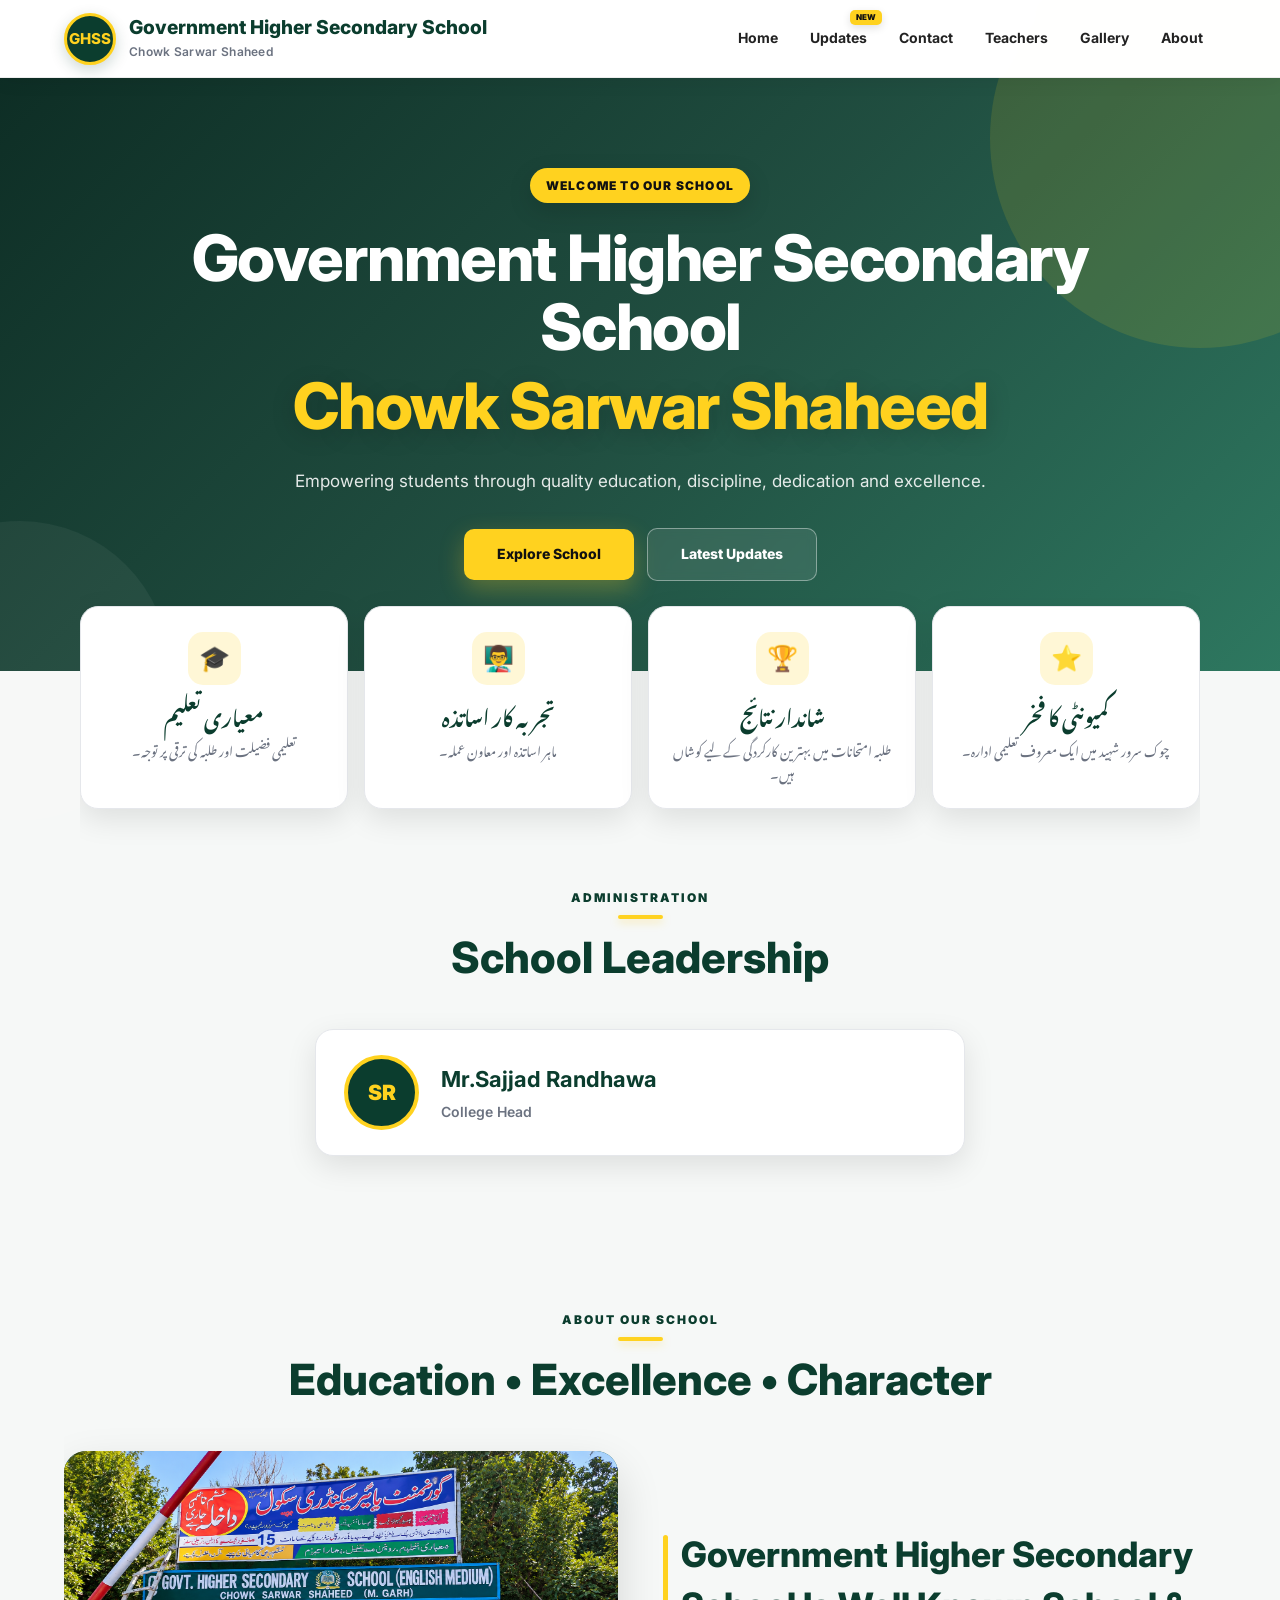
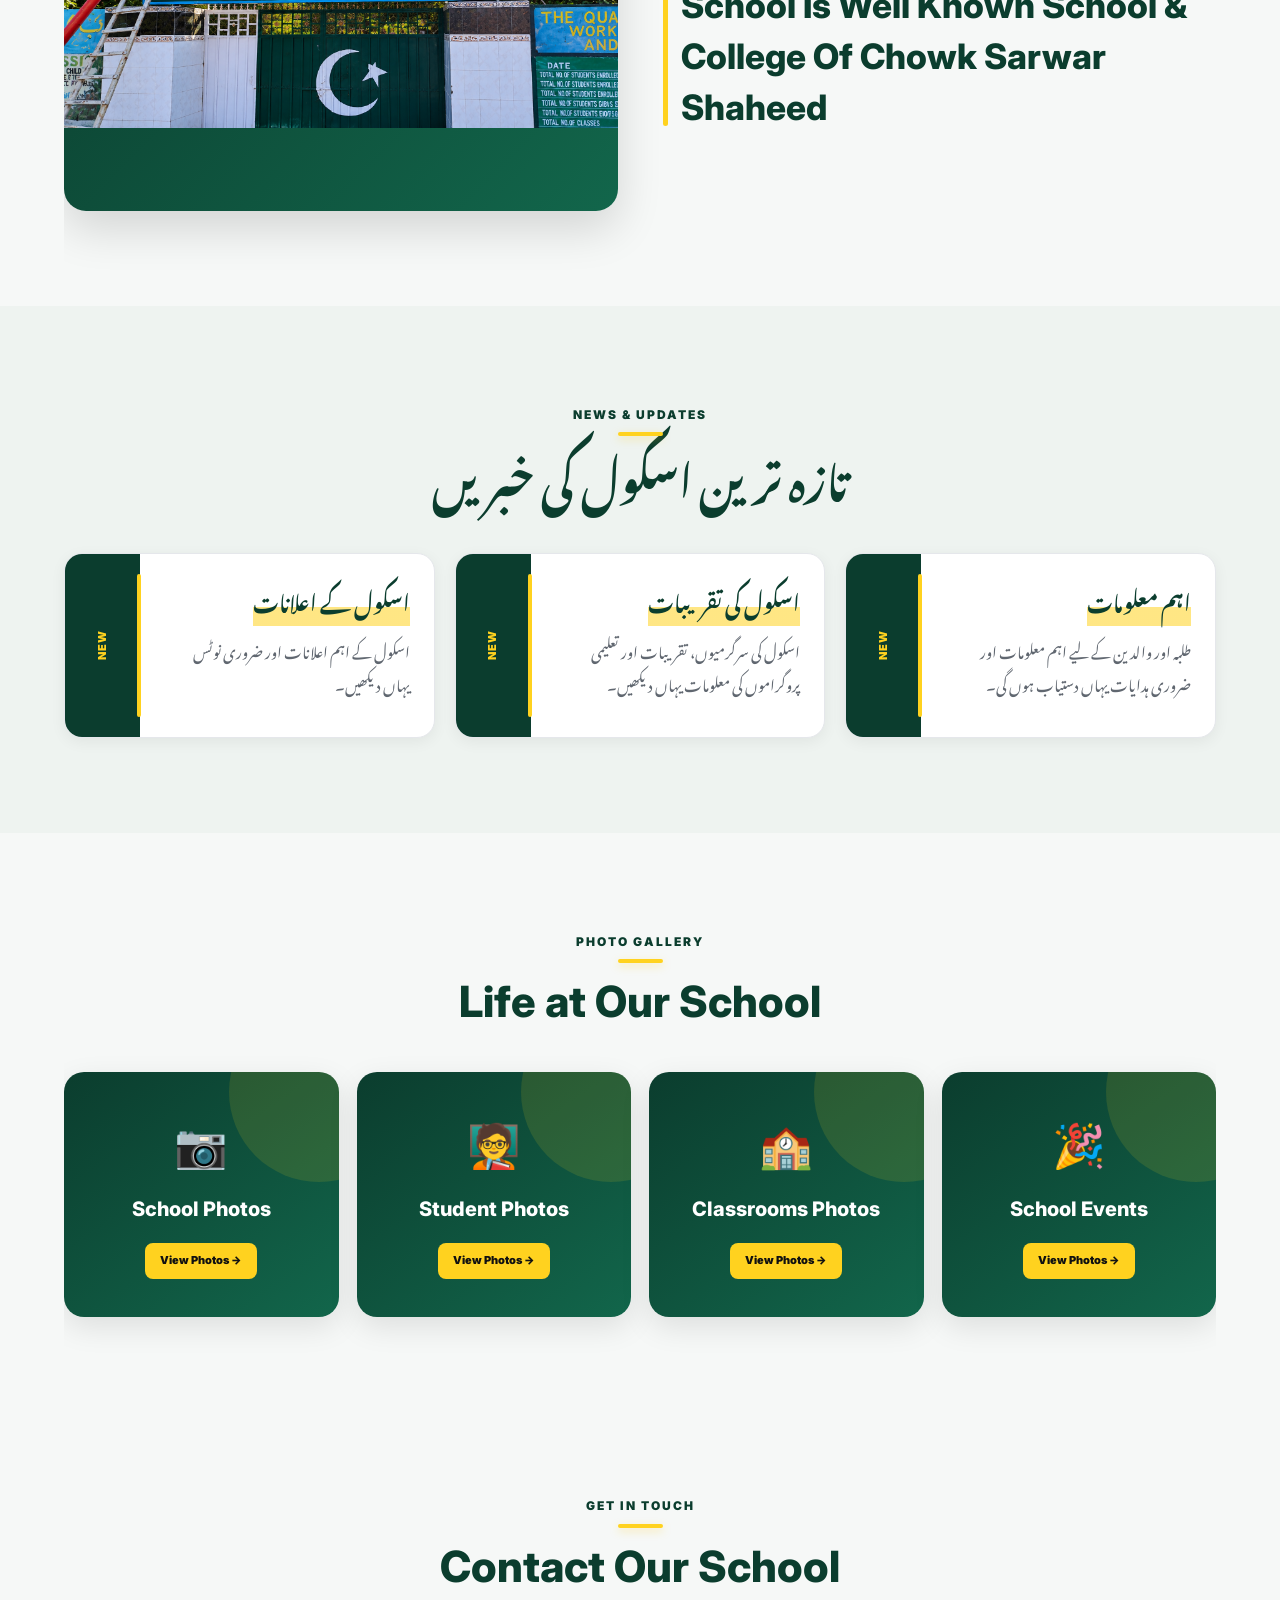
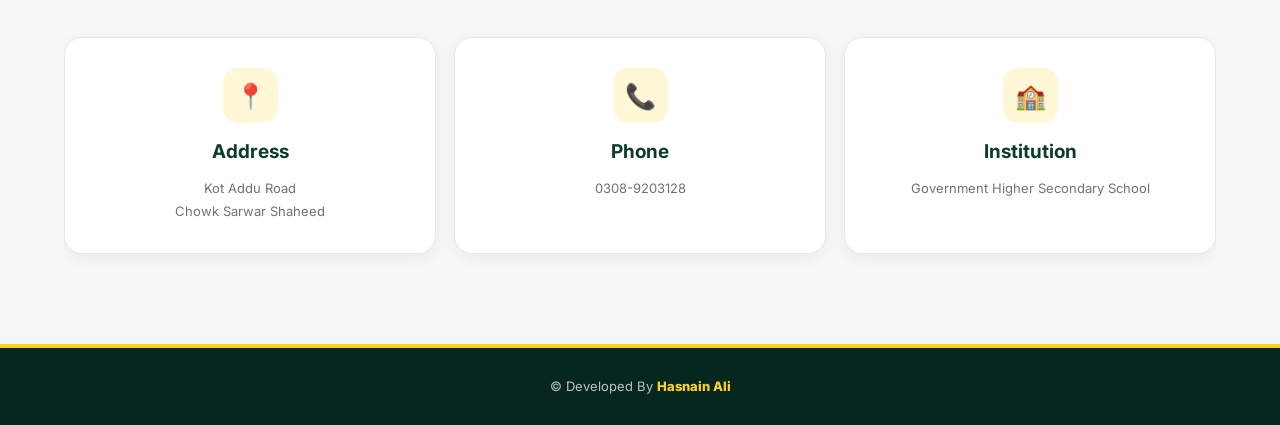
==== commit 7fc21f06: "Update index.html" ====
--- a/index.html
+++ b/index.html
@@ -155,11 +155,12 @@
 
     <div class="about-content">
 
-        <div class="about-image">
-    <div class="placeholder-image">
-        SCHOOL PHOTO
-    </div>
-        </div>
+        <a href="school-gallery.html" class="about-image">
+    <img
+        src="file_0000000028d482118b465fc7b48e77da.png"
+        alt="Government Higher Secondary School Chowk Sarwar Shaheed"
+        class="school-about-image">
+        </a>
 
         <div class="about-text">
 
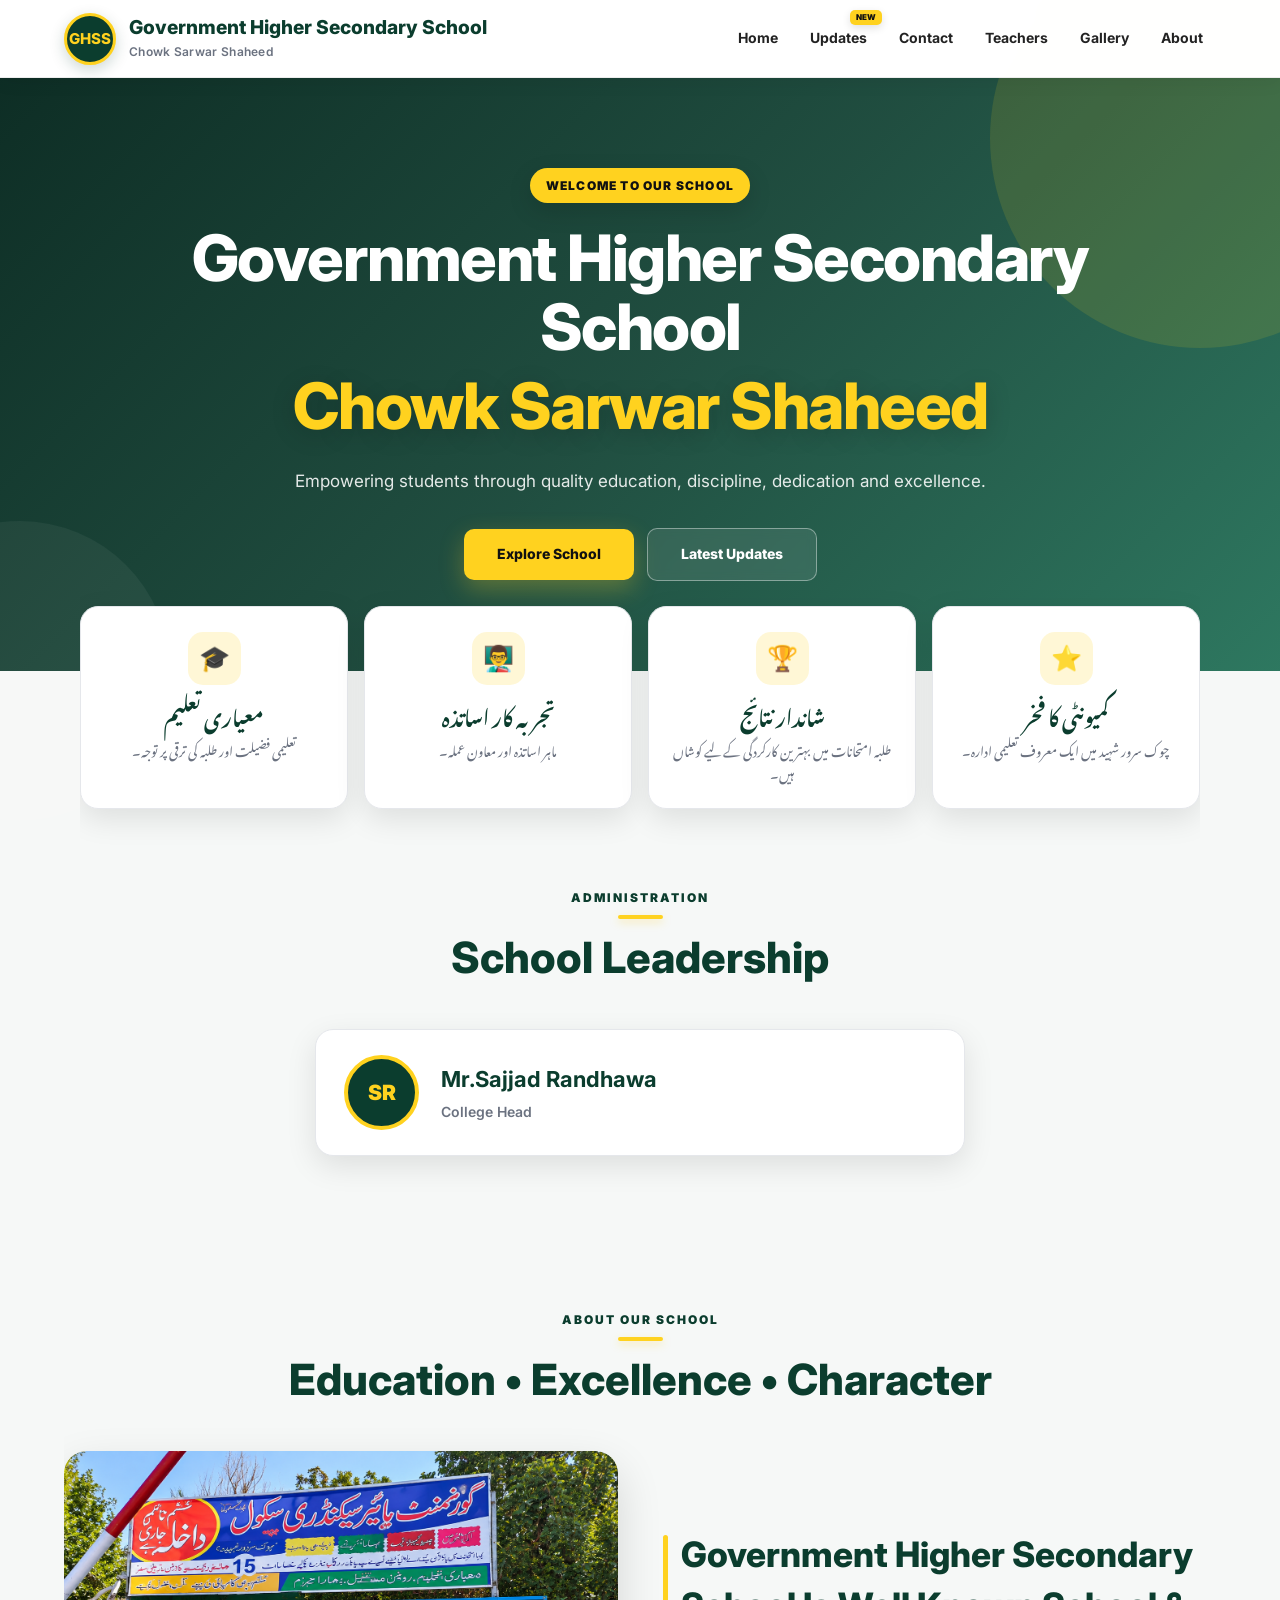
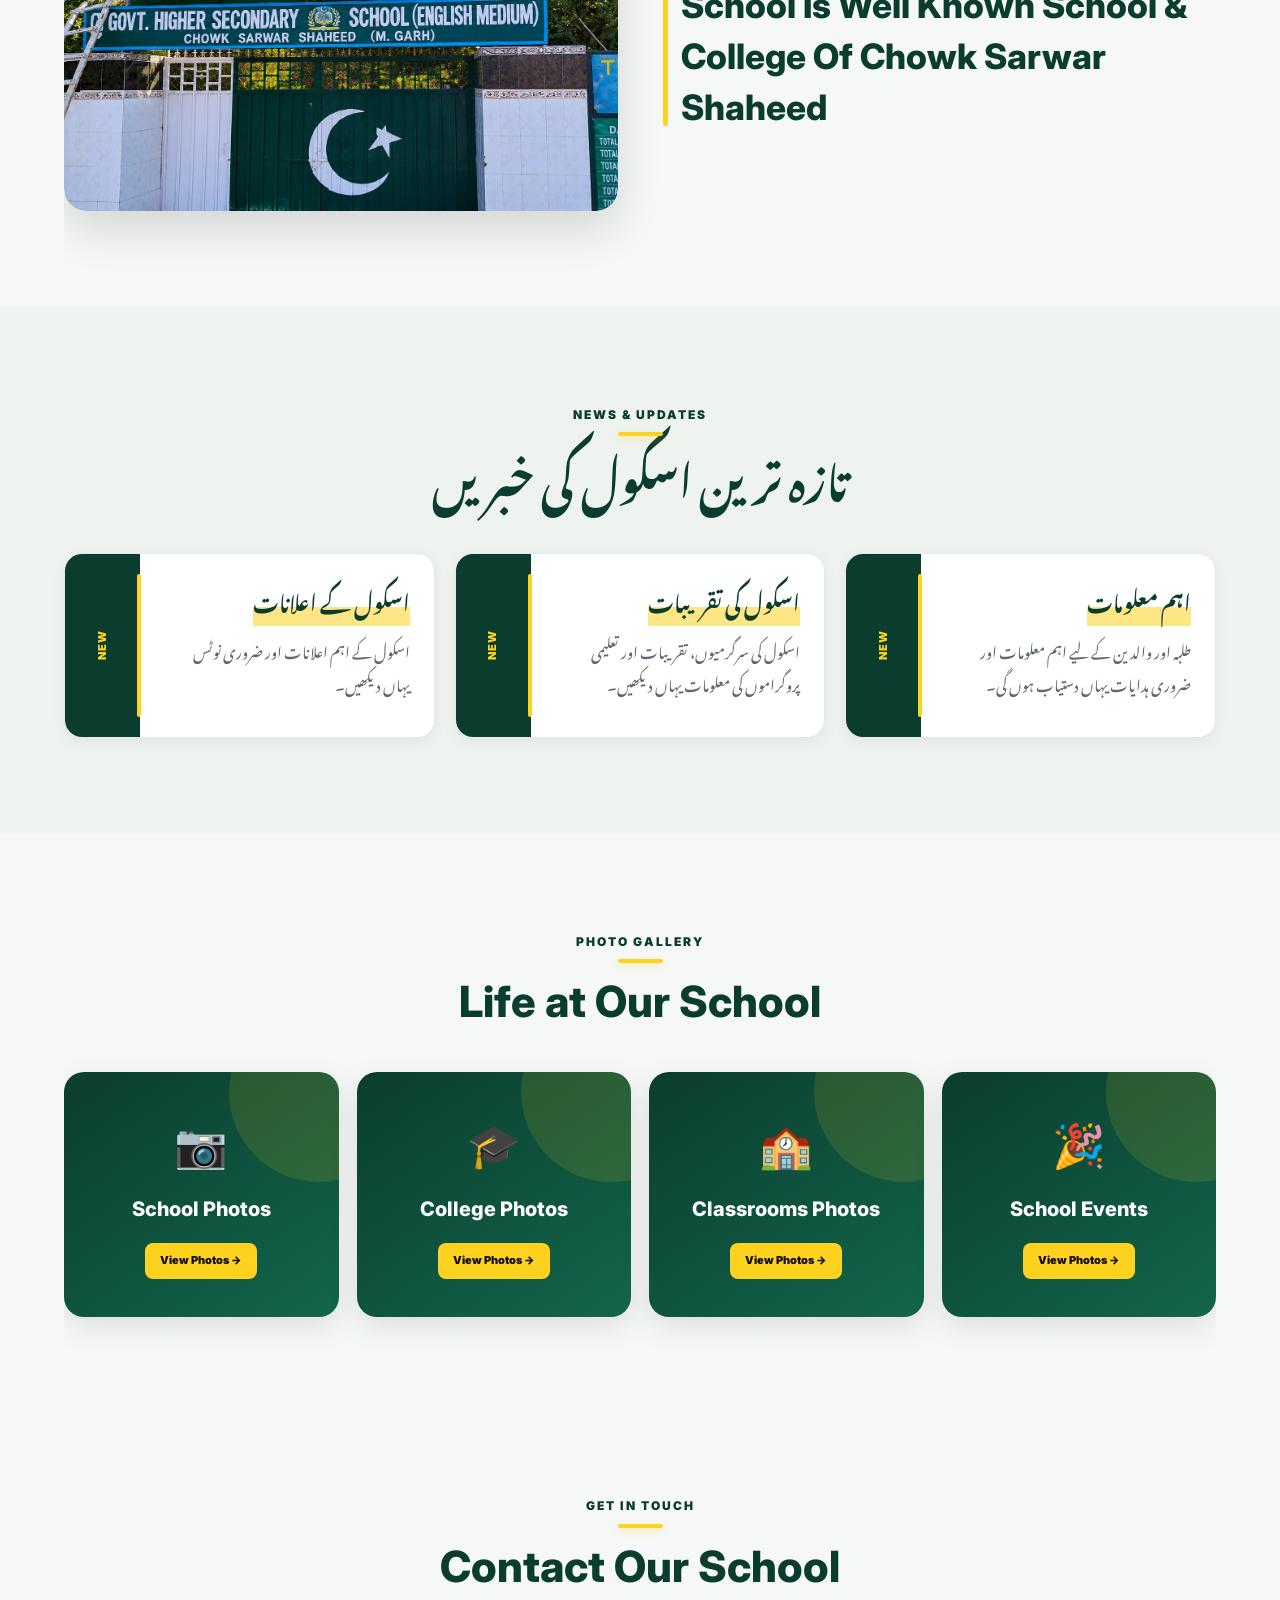
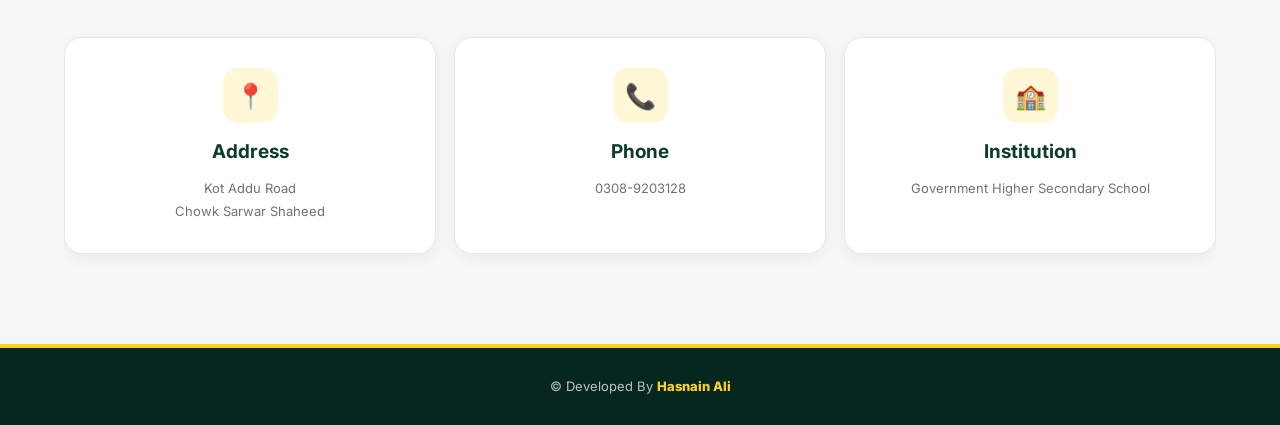
==== commit 389af410: "Remove student photos from gallery Removed student photos section from the gallery." ====
--- a/index.html
+++ b/index.html
@@ -271,14 +271,14 @@
             <span class="gallery-button">View Photos →</span>
         </div>
     </a>
-
-    <a href="students-gallery.html" class="gallery-item">
-        <div class="gallery-content">
-            <span class="gallery-icon">🧑‍🏫</span>
-            <h3>Student Photos</h3>
-            <span class="gallery-button">View Photos →</span>
-        </div>
-    </a>
+      
+        <a href="college-gallery.html" class="gallery-item">
+    <div class="gallery-content">
+        <span class="gallery-icon">🎓</span>
+        <h3>College Photos</h3>
+        <span class="gallery-button">View Photos →</span>
+    </div>
+</a>
 
     <a href="classroom-gallery.html" class="gallery-item">
         <div class="gallery-content">
--- a/style.css
+++ b/style.css
@@ -1980,3 +1980,104 @@
     }
 
   }
+
+/* =========================================
+   SCHOOL PHOTO - ABOUT SECTION
+========================================= */
+
+.about-image {
+    display: block;
+    position: relative;
+
+    width: 100%;
+    padding: 0;
+
+    overflow: hidden;
+
+    border-radius: 22px;
+
+    background: transparent;
+
+    cursor: pointer;
+
+    text-decoration: none;
+
+    transition:
+        transform 0.3s ease,
+        box-shadow 0.3s ease;
+}
+
+
+/* REAL SCHOOL IMAGE */
+
+.school-about-image {
+    display: block;
+
+    width: 100%;
+    height: 360px;
+
+    object-fit: cover;
+
+    border-radius: 22px;
+
+    transition:
+        transform 0.45s ease,
+        filter 0.3s ease;
+}
+
+
+/* HOVER */
+
+.about-image:hover {
+    transform: translateY(-6px);
+
+    box-shadow:
+        0 20px 45px rgba(0, 0, 0, 0.20);
+}
+
+
+.about-image:hover .school-about-image {
+    transform: scale(1.03);
+
+    filter: brightness(1.04);
+}
+
+
+/* CLICK */
+
+.about-image:active {
+    transform: scale(0.98);
+}
+
+
+/* =========================================
+   MOBILE
+========================================= */
+
+@media (max-width: 768px) {
+
+    .school-about-image {
+        width: 100%;
+        height: 300px;
+
+        object-fit: cover;
+
+        border-radius: 20px;
+    }
+
+}
+
+
+/* =========================================
+   SMALL MOBILE
+========================================= */
+
+@media (max-width: 430px) {
+
+    .school-about-image {
+        height: 260px;
+
+        border-radius: 18px;
+    }
+
+   }
